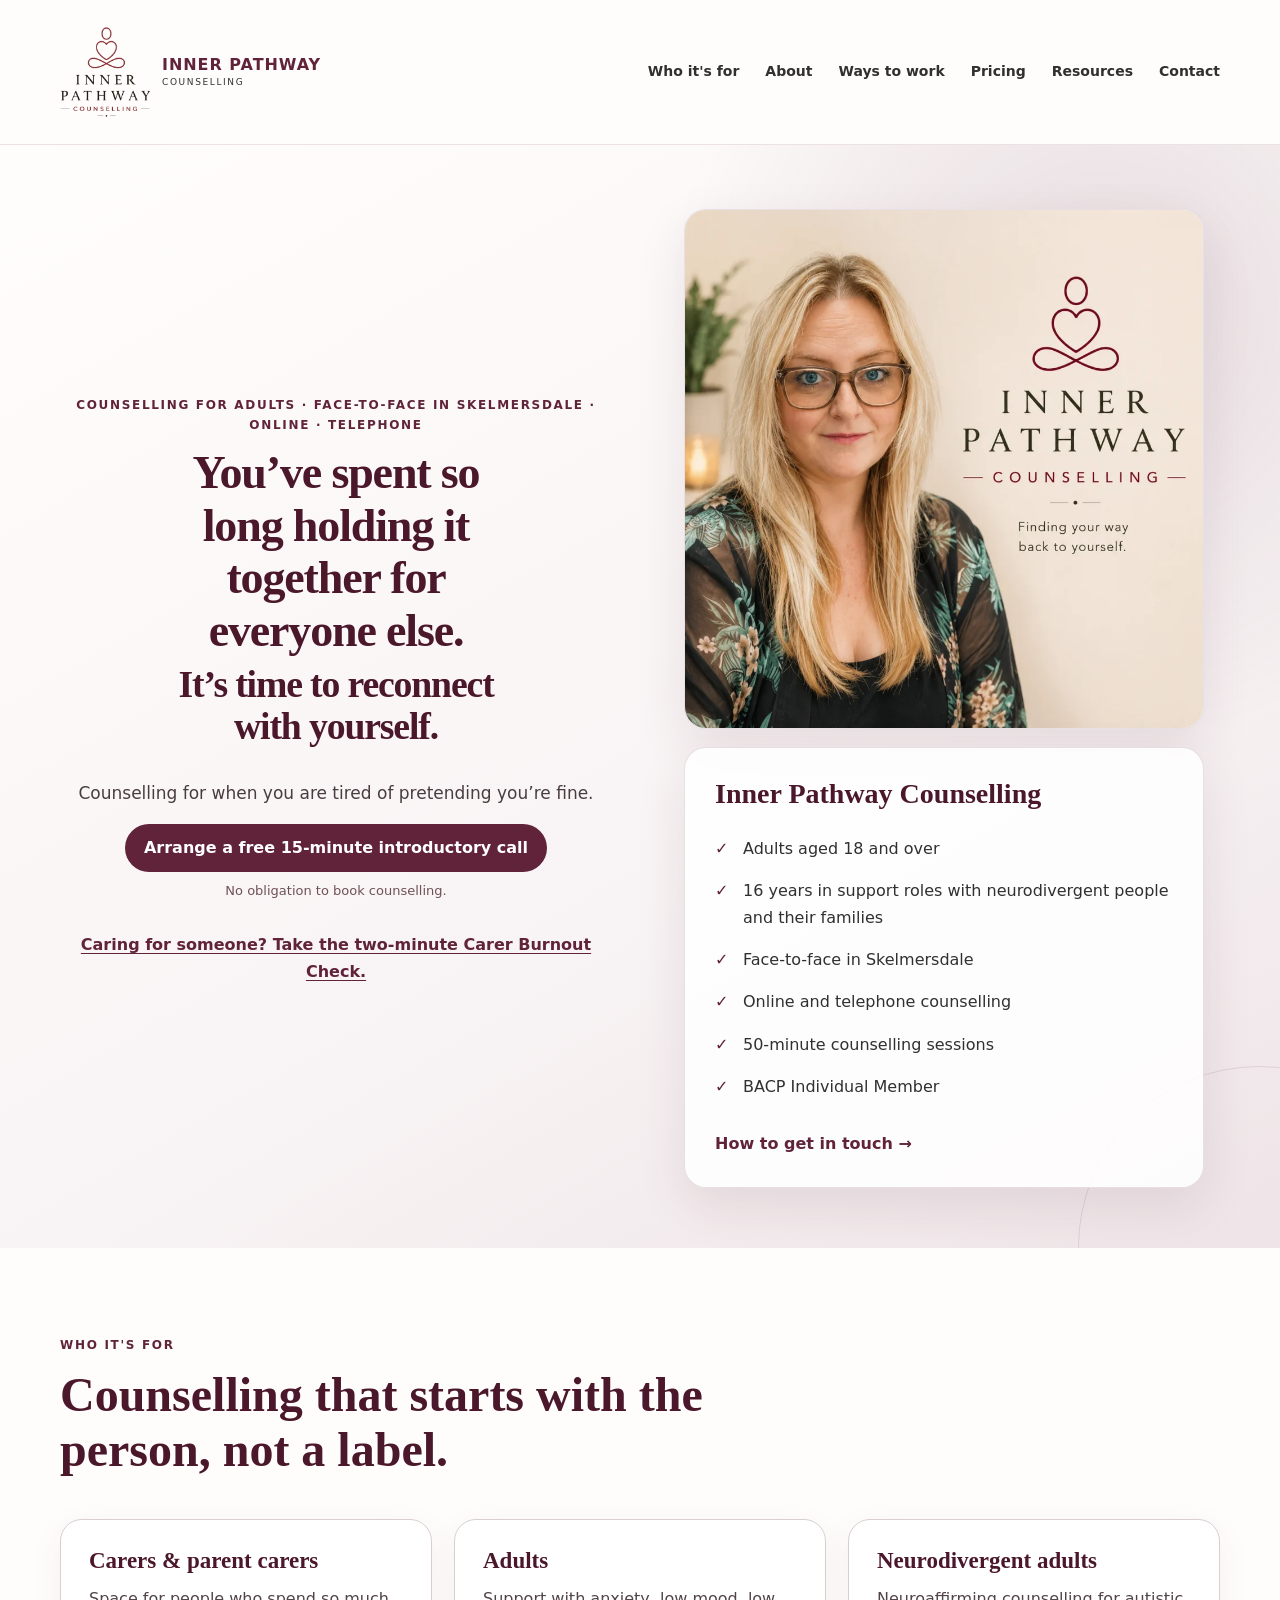
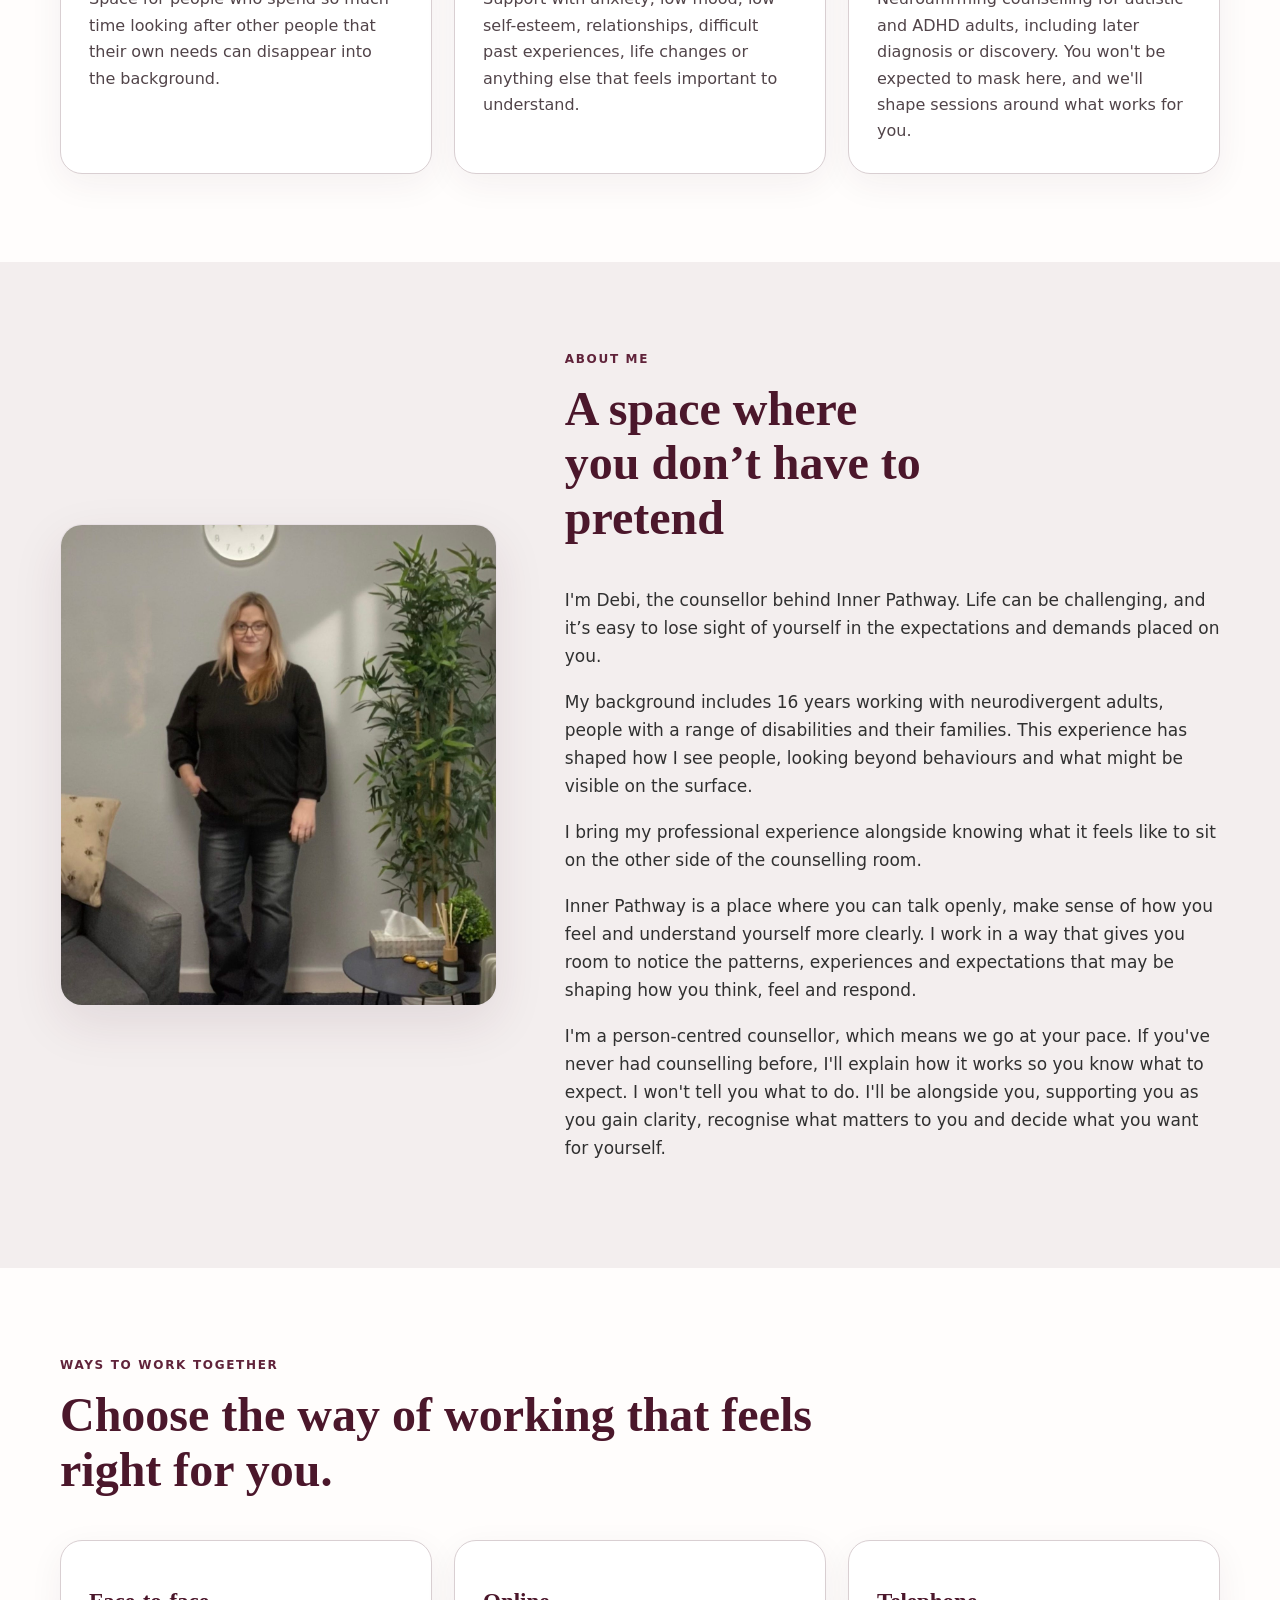
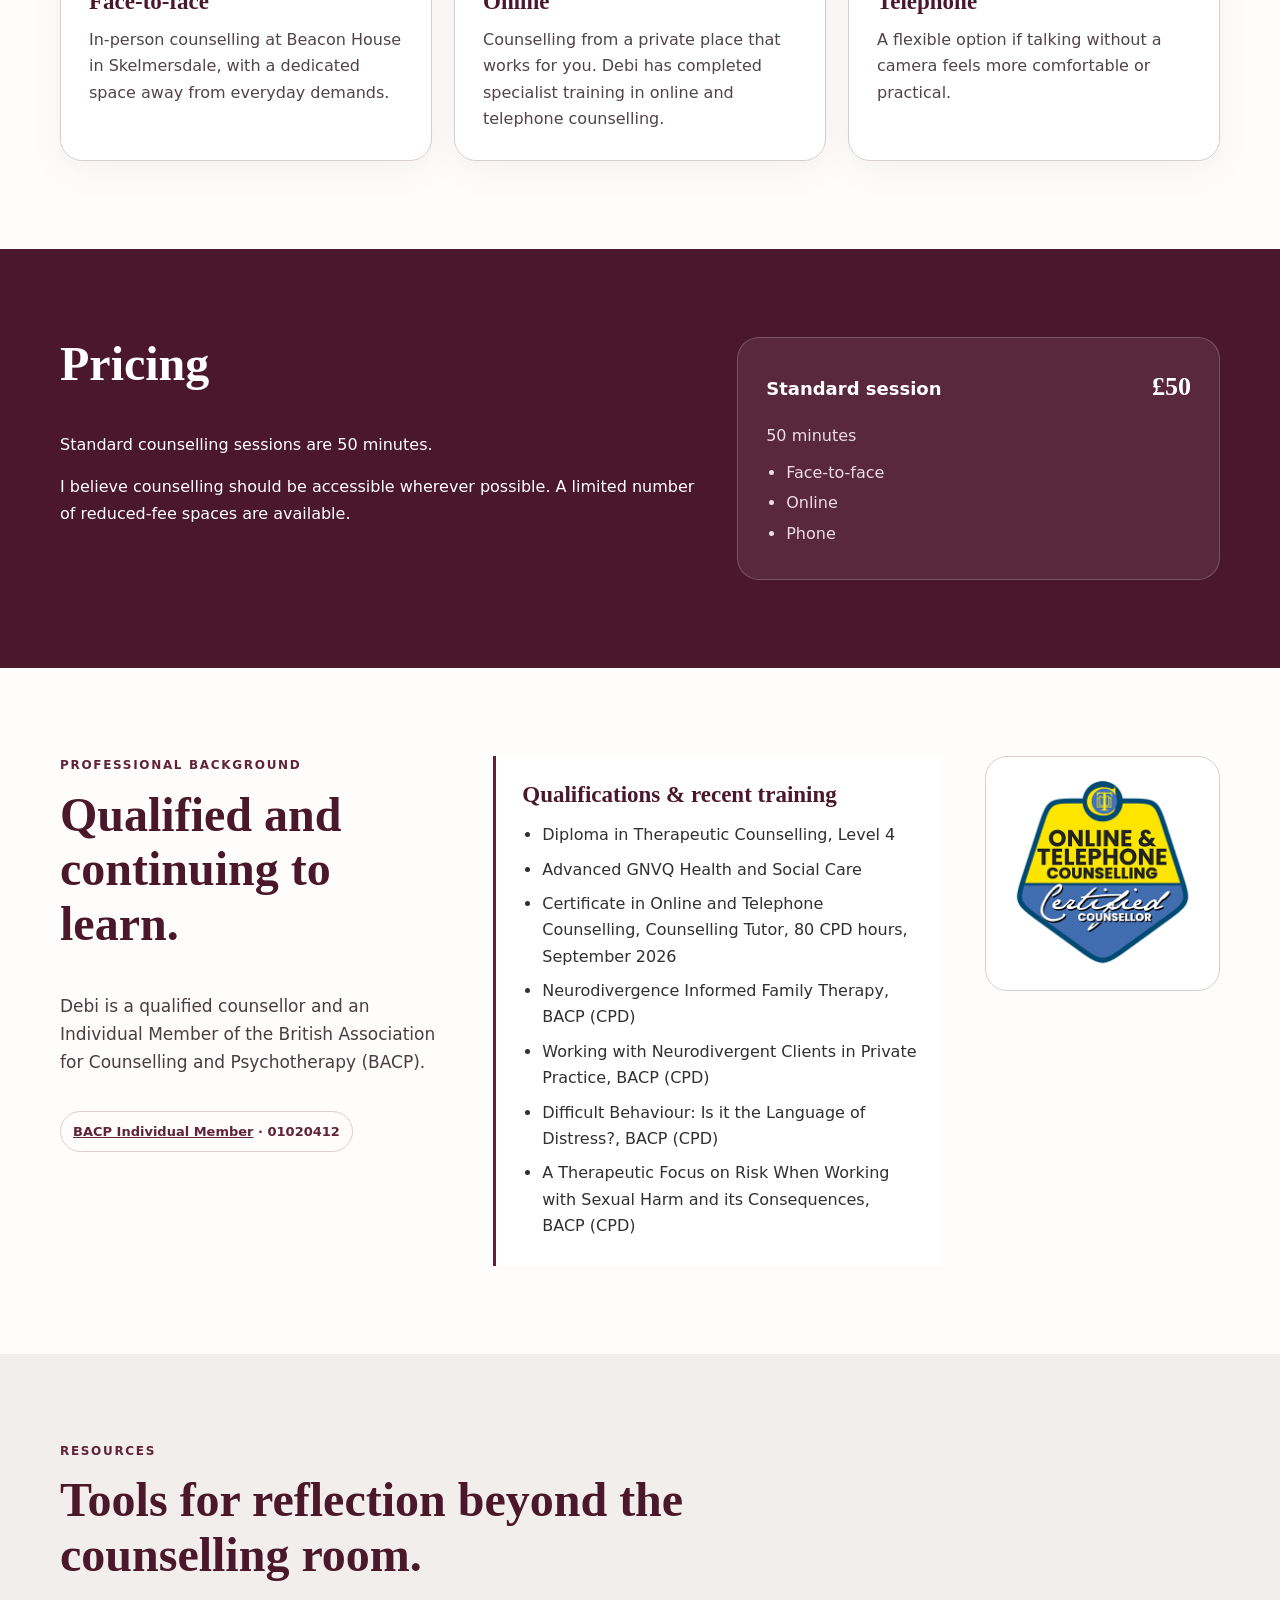
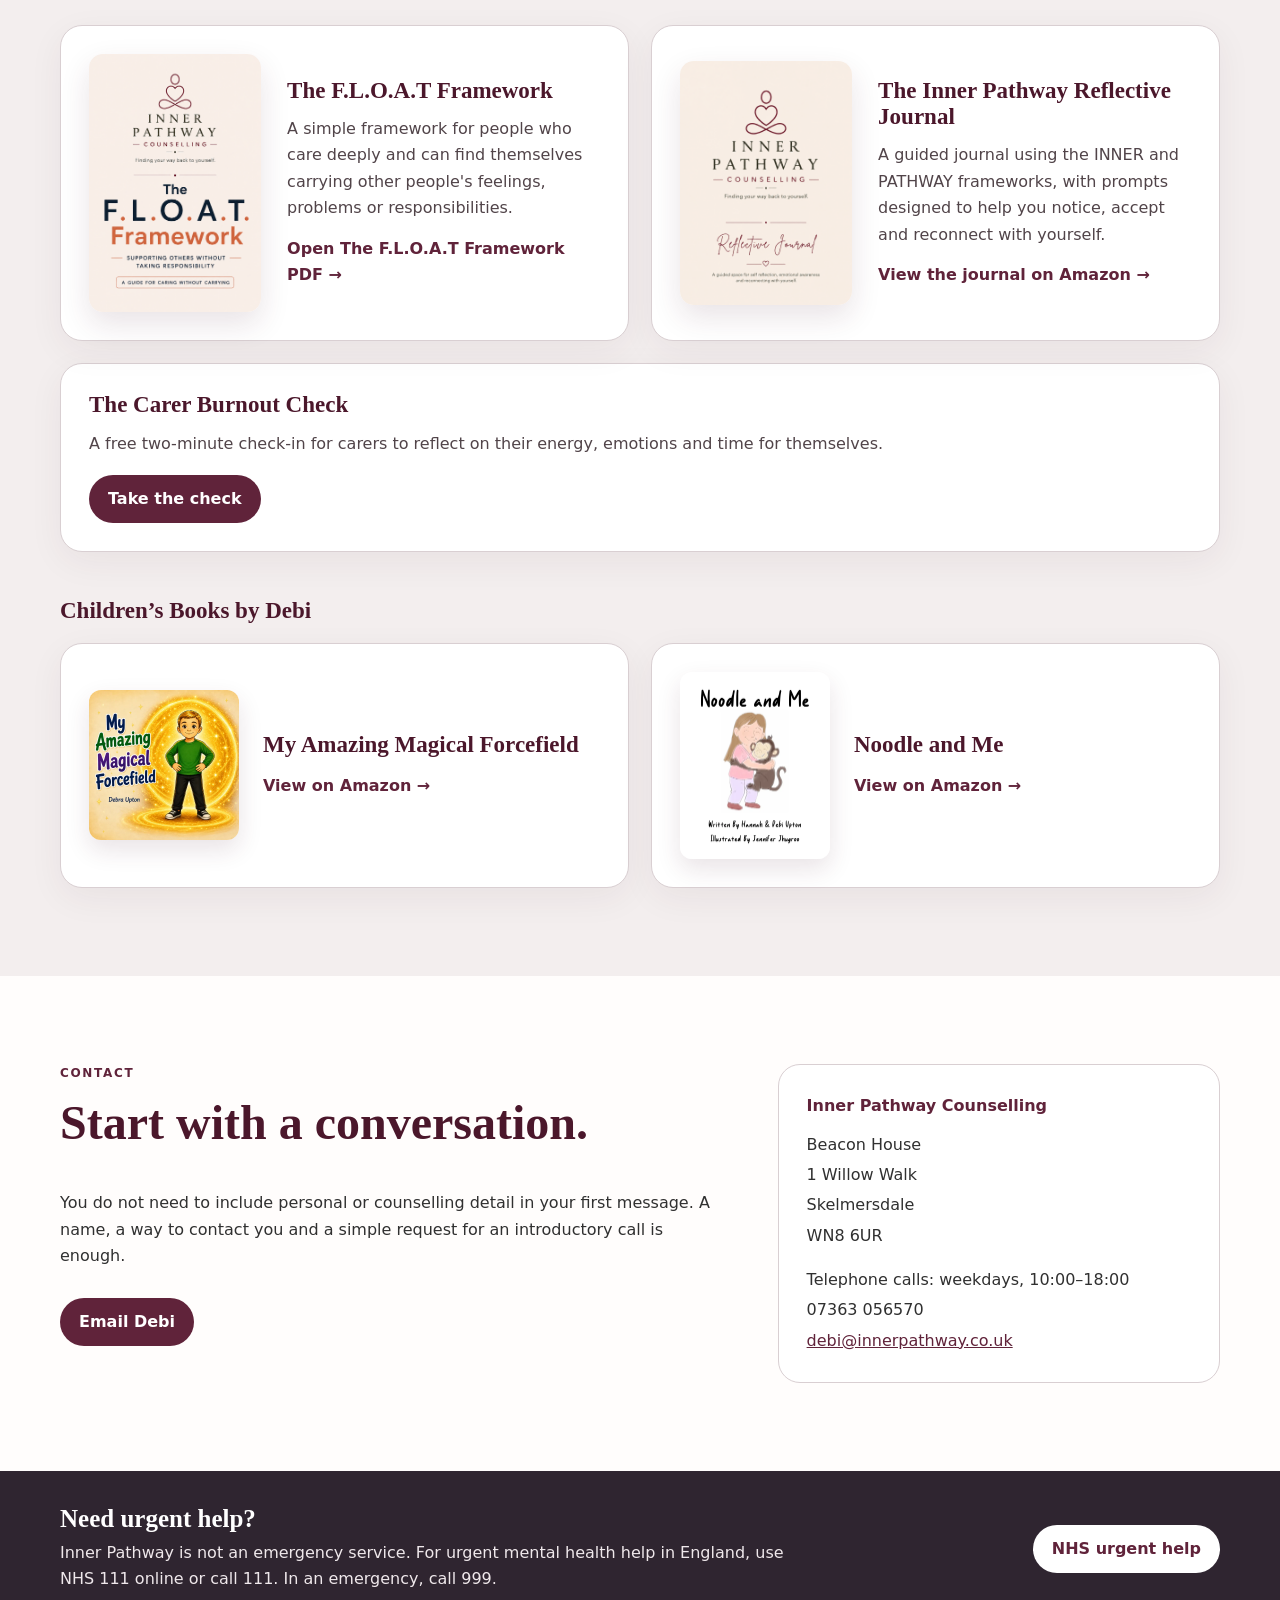
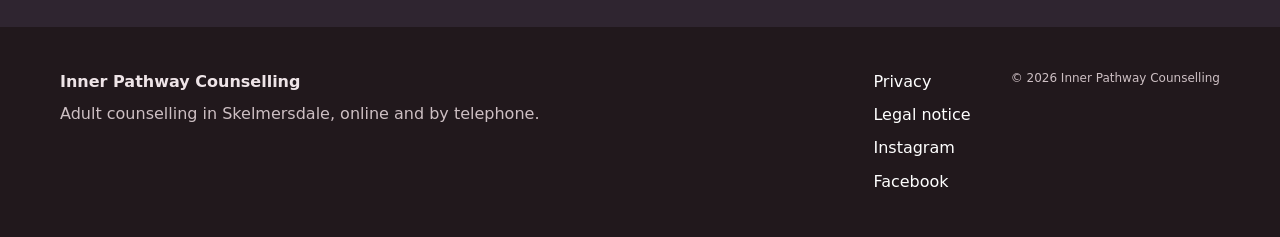
==== index.html @ f8b72a57 "Clarify neuroaffirming session approach" ====
<!doctype html>
<html lang="en-GB">
<head>
  <meta charset="utf-8">
  <meta name="viewport" content="width=device-width, initial-scale=1">
  <meta name="robots" content="index,follow">
  <title>Inner Pathway Counselling | Skelmersdale, Online & Telephone</title>
  <meta name="description" content="Counselling for adults in Skelmersdale, online and by telephone, with particular experience supporting carers and neurodivergent adults.">
  <link rel="canonical" href="https://innerpathway.co.uk/">
  <meta property="og:type" content="website">
  <meta property="og:locale" content="en_GB">
  <meta property="og:site_name" content="Inner Pathway Counselling">
  <meta property="og:title" content="Inner Pathway Counselling | Skelmersdale, Online & Telephone">
  <meta property="og:description" content="Counselling for adults in Skelmersdale, online and by telephone, with particular experience supporting carers and neurodivergent adults.">
  <meta property="og:url" content="https://innerpathway.co.uk/">
  <meta property="og:image" content="https://innerpathway.co.uk/assets/inner-pathway-logo.png">
  <meta property="og:image:alt" content="Inner Pathway Counselling logo">
  <meta property="og:image:width" content="1024">
  <meta property="og:image:height" content="1024">
  <meta name="twitter:card" content="summary">
  <meta name="twitter:title" content="Inner Pathway Counselling | Skelmersdale, Online & Telephone">
  <meta name="twitter:description" content="Counselling for adults in Skelmersdale, online and by telephone, with particular experience supporting carers and neurodivergent adults.">
  <meta name="twitter:image" content="https://innerpathway.co.uk/assets/inner-pathway-logo.png">
  <meta name="twitter:image:alt" content="Inner Pathway Counselling logo">
  <meta name="theme-color" content="#60233a">
  <link rel="icon" href="assets/inner-pathway-logo.png">
  <link rel="stylesheet" href="assets/site.css">
      <script type="application/ld+json">
{
    "@context": "https://schema.org",
    "@type": "LocalBusiness",
    "name": "Inner Pathway Counselling",
    "legalName": "Debra Elizabeth Upton trading as Inner Pathway Counselling",
    "url": "https://innerpathway.co.uk/",
    "logo": "https://innerpathway.co.uk/assets/inner-pathway-logo.png",
    "image": "https://innerpathway.co.uk/assets/photos/debi-counselling-room.jpg",
    "description": "Counselling for adults in Skelmersdale, online and by telephone, with particular experience supporting carers and neurodivergent adults.",
    "telephone": "+44 7363 056570",
    "email": "debi@innerpathway.co.uk",
    "address": {
      "@type": "PostalAddress",
      "streetAddress": "Beacon House, 1 Willow Walk",
      "addressLocality": "Skelmersdale",
      "postalCode": "WN8 6UR",
      "addressCountry": "GB"
    },
    "areaServed": {
      "@type": "City",
      "name": "Skelmersdale"
    },
    "sameAs": [
      "https://www.instagram.com/innerpathwaycounselling/",
      "https://www.facebook.com/people/Inner-Pathway-Counselling/61590994575444/"
    ],
    "memberOf": {
      "@type": "Organization",
      "name": "British Association for Counselling and Psychotherapy",
      "url": "https://www.bacp.co.uk/",
      "identifier": "01020412"
    }
  }
  </script>
</head>
<body>
  <a class="skip-link" href="#main">Skip to main content</a>
  <header class="site-header">
    <div class="wrap header-inner">
      <a class="brand" href="#top" aria-label="Inner Pathway Counselling home">
        <span class="brand-mark" aria-hidden="true"><img src="assets/inner-pathway-logo-256.webp" alt="" width="256" height="256"></span>
        <span><strong>Inner Pathway</strong><small>Counselling</small></span>
      </a>
      <button class="nav-toggle" type="button" aria-expanded="false" aria-controls="site-nav">Menu</button>
      <nav id="site-nav" class="site-nav" aria-label="Primary navigation">
        <a href="#for-you">Who it's for</a><a href="#about">About</a><a href="#ways-to-work">Ways to work</a><a href="#fees">Pricing</a><a href="#resources">Resources</a><a href="#contact">Contact</a>
      </nav>
    </div>
  </header>
  <main id="main">
    <section id="top" class="hero">
      <div class="wrap hero-grid">
        <div class="hero-copy">
          <p class="eyebrow">Counselling for adults · Face-to-face in Skelmersdale · Online · Telephone</p>
          <h1>You’ve spent so long holding it together for everyone else.<span class="hero-reconnect">It’s time to reconnect with yourself.</span></h1>
          <p class="lead">Counselling for when you are tired of pretending you’re fine.</p>
          <div class="actions">
            <a class="button button-primary" href="mailto:debi@innerpathway.co.uk?subject=Counselling%20enquiry">Arrange a free 15-minute introductory call</a>
          </div>
          <p class="micro">No obligation to book counselling.</p>
          <p class="hero-quiz"><a href="https://debra-jkynvgyl.scoreapp.com/" target="_blank" rel="noopener noreferrer">Caring for someone? Take the two-minute Carer Burnout Check.</a></p>
        </div>
        <div class="hero-side">
          <figure class="hero-photo">
            <picture>
              <source srcset="assets/photos/debi-portrait-920.webp" type="image/webp">
              <img src="assets/photos/debi-portrait.png" alt="Debi, counsellor at Inner Pathway Counselling, with the words Finding your way back to yourself" width="920" height="920" decoding="async" fetchpriority="high">
            </picture>
          </figure>
          <aside class="hero-card" aria-label="At a glance">
            <h2>Inner Pathway Counselling</h2>
            <ul class="check-list">
              <li>Adults aged 18 and over</li>
              <li>16 years in support roles with neurodivergent people and their families</li>
              <li>Face-to-face in Skelmersdale</li>
              <li>Online and telephone counselling</li>
              <li>50-minute counselling sessions</li>
              <li>BACP Individual Member</li>
            </ul>
            <a class="text-link" href="#contact">How to get in touch →</a>
          </aside>
        </div>
      </div>
    </section>

    <section id="for-you" class="section">
      <div class="wrap">
        <p class="eyebrow">Who it's for</p>
        <h2 class="section-title">Counselling that starts with the person, not a label.</h2>
        <div class="cards three">
          <article class="card">
            <h3>Carers & parent carers</h3>
            <p>Space for people who spend so much time looking after other people that their own needs can disappear into the background.</p>
          </article>
          <article class="card">
            <h3>Adults</h3>
            <p>Support with anxiety, low mood, low self-esteem, relationships, difficult past experiences, life changes or anything else that feels important to understand.</p>
          </article>
          <article class="card">
            <h3>Neurodivergent adults</h3>
            <p>Neuroaffirming counselling for autistic and ADHD adults, including later diagnosis or discovery. You won't be expected to mask here, and we'll shape sessions around what works for you.</p>
          </article>
        </div>
      </div>
    </section>
    <section id="about" class="section section-soft">
      <div class="wrap about-grid">
        <figure class="about-photo">
          <img src="assets/photos/debi-counselling-room.jpg" alt="Debi in the Inner Pathway counselling room" width="1366" height="1509" loading="lazy" decoding="async">
        </figure>
        <div class="about-copy">
          <p class="eyebrow">About Me</p>
          <h2>A space where you don’t have to pretend</h2>
          <div class="prose">
            <p>I'm Debi, the counsellor behind Inner Pathway. Life can be challenging, and it’s easy to lose sight of yourself in the expectations and demands placed on you.</p>
            <p>My background includes 16 years working with neurodivergent adults, people with a range of disabilities and their families. This experience has shaped how I see people, looking beyond behaviours and what might be visible on the surface.</p>
            <p>I bring my professional experience alongside knowing what it feels like to sit on the other side of the counselling room.</p>
            <p>Inner Pathway is a place where you can talk openly, make sense of how you feel and understand yourself more clearly. I work in a way that gives you room to notice the patterns, experiences and expectations that may be shaping how you think, feel and respond.</p>
            <p>I'm a person-centred counsellor, which means we go at your pace. If you've never had counselling before, I'll explain how it works so you know what to expect. I won't tell you what to do. I'll be alongside you, supporting you as you gain clarity, recognise what matters to you and decide what you want for yourself.</p>
          </div>
        </div>
      </div>
    </section>

    <section id="ways-to-work" class="section">
      <div class="wrap">
        <p class="eyebrow">Ways to work together</p>
        <h2 class="section-title">Choose the way of working that feels right for you.</h2>
        <div class="cards three">
          <article class="card service-card">
            <h3>Face-to-face</h3>
            <p>In-person counselling at Beacon House in Skelmersdale, with a dedicated space away from everyday demands.</p>
          </article>
          <article class="card service-card">
            <h3>Online</h3>
            <p>Counselling from a private place that works for you. Debi has completed specialist training in online and telephone counselling.</p>
          </article>
          <article class="card service-card">
            <h3>Telephone</h3>
            <p>A flexible option if talking without a camera feels more comfortable or practical.</p>
          </article>
        </div>
      </div>
    </section>

    <section id="fees" class="section section-deep">
      <div class="wrap fee-grid">
        <div>
          <h2>Pricing</h2>
          <p>Standard counselling sessions are 50 minutes.</p>
          <p>I believe counselling should be accessible wherever possible. A limited number of reduced-fee spaces are available.</p>
        </div>
        <div class="price-card">
          <div><span>Standard session</span><strong>£50</strong></div>
          <p class="session-length">50 minutes</p>
          <ul class="session-formats">
            <li>Face-to-face</li>
            <li>Online</li>
            <li>Phone</li>
          </ul>
        </div>
      </div>
    </section>

    <section id="qualifications" class="section">
      <div class="wrap qualification-grid">
        <div>
          <p class="eyebrow">Professional background</p>
          <h2>Qualified and continuing to learn.</h2>
          <p class="lead-small">Debi is a qualified counsellor and an Individual Member of the British Association for Counselling and Psychotherapy (BACP).</p>
          <div class="membership"><a href="https://www.bacp.co.uk/" target="_blank" rel="noopener noreferrer">BACP Individual Member</a> · 01020412</div>
        </div>
        <div class="qualification-list">
          <h3>Qualifications & recent training</h3>
          <ul>
            <li>Diploma in Therapeutic Counselling, Level 4</li>
            <li>Advanced GNVQ Health and Social Care</li>
            <li>Certificate in Online and Telephone Counselling, Counselling Tutor, 80 CPD hours, September 2026</li>
            <li>Neurodivergence Informed Family Therapy, BACP (CPD)</li>
            <li>Working with Neurodivergent Clients in Private Practice, BACP (CPD)</li>
            <li>Difficult Behaviour: Is it the Language of Distress?, BACP (CPD)</li>
            <li>A Therapeutic Focus on Risk When Working with Sexual Harm and its Consequences, BACP (CPD)</li>
          </ul>
        </div>
        <div class="badge-panel">
          <img src="assets/online-telephone-counselling-badge.png" alt="Online and Telephone Counselling Certified Counsellor badge">
        </div>
      </div>
    </section>

    <section id="resources" class="section section-soft">
      <div class="wrap">
        <p class="eyebrow">Resources</p>
        <h2 class="section-title">Tools for reflection beyond the counselling room.</h2>
        <div class="cards two">
          <article class="card resource-card">
            <img class="resource-cover" src="assets/resources/float-framework.png" alt="Cover of The F.L.O.A.T Framework" width="384" height="577" loading="lazy" decoding="async">
            <div>
              <h3>The F.L.O.A.T Framework</h3>
              <p>A simple framework for people who care deeply and can find themselves carrying other people's feelings, problems or responsibilities.</p>
              <a class="text-link" href="The-FLOAT-Framework.pdf" target="_blank" rel="noopener">Open The F.L.O.A.T Framework PDF →</a>
            </div>
          </article>
          <article class="card resource-card">
            <img class="resource-cover" src="assets/resources/inner-pathway-reflective-journal.png" alt="Cover of The Inner Pathway Reflective Journal" width="384" height="544" loading="lazy" decoding="async">
            <div>
              <h3>The Inner Pathway Reflective Journal</h3>
              <p>A guided journal using the INNER and PATHWAY frameworks, with prompts designed to help you notice, accept and reconnect with yourself.</p>
              <a class="text-link" href="https://amzn.eu/d/019qaUZc" target="_blank" rel="noopener noreferrer">View the journal on Amazon →</a>
            </div>
          </article>
        </div>

        <article class="card quiz-card">
          <h3>The Carer Burnout Check</h3>
          <p>A free two-minute check-in for carers to reflect on their energy, emotions and time for themselves.</p>
          <div class="actions">
            <a class="button button-primary" href="https://debra-jkynvgyl.scoreapp.com/" target="_blank" rel="noopener noreferrer">Take the check</a>
          </div>
        </article>

        <div class="resource-books">
          <h3 class="resource-subheading">Children’s Books by Debi</h3>
          <div class="cards two">
            <article class="card children-book-card">
              <img class="children-book-cover" src="assets/resources/my-amazing-magical-force-field-edition-01-cover.webp" alt="First-edition cover of My Amazing Magical Forcefield" width="600" height="600" loading="lazy" decoding="async">
              <div>
                <h4>My Amazing Magical Forcefield</h4>
                <a class="text-link" href="https://amzn.eu/d/0bDib8uC" target="_blank" rel="noopener noreferrer">View on Amazon →</a>
              </div>
            </article>
            <article class="card children-book-card">
              <img class="children-book-cover" src="assets/resources/noodle-and-me-edition-01-published-cover.webp" alt="Published first-edition cover of Noodle and Me" width="600" height="750" loading="lazy" decoding="async">
              <div>
                <h4>Noodle and Me</h4>
                <a class="text-link" href="https://amzn.eu/d/07zgOBSR" target="_blank" rel="noopener noreferrer">View on Amazon →</a>
              </div>
            </article>
          </div>
        </div>

      </div>
    </section>

    <section id="contact" class="section">
      <div class="wrap contact-grid">
        <div>
          <p class="eyebrow">Contact</p>
          <h2>Start with a conversation.</h2>
          <p>You do not need to include personal or counselling detail in your first message. A name, a way to contact you and a simple request for an introductory call is enough.</p>
          <div class="actions">
            <a class="button button-primary" href="mailto:debi@innerpathway.co.uk?subject=Counselling%20enquiry">Email Debi</a>
          </div>
        </div>
        <address class="contact-card">
          <strong>Inner Pathway Counselling</strong>
          <span>Beacon House</span>
          <span>1 Willow Walk</span>
          <span>Skelmersdale</span>
          <span>WN8 6UR</span>
          <span class="contact-gap">Telephone calls: weekdays, 10:00–18:00</span>
          <span>07363 056570</span>
          <a href="mailto:debi@innerpathway.co.uk">debi@innerpathway.co.uk</a>
        </address>
      </div>
    </section>

    <section class="urgent-support">
      <div class="wrap urgent-inner">
        <div>
          <h2>Need urgent help?</h2>
          <p>Inner Pathway is not an emergency service. For urgent mental health help in England, use NHS 111 online or call 111. In an emergency, call 999.</p>
        </div>
        <a class="button button-light" href="https://www.nhs.uk/nhs-services/mental-health-services/where-to-get-urgent-help-for-mental-health/">NHS urgent help</a>
      </div>
    </section>
  </main>

  <footer class="site-footer">
    <div class="wrap footer-grid">
      <div>
        <strong>Inner Pathway Counselling</strong>
        <p>Adult counselling in Skelmersdale, online and by telephone.</p>
      </div>
      <nav aria-label="Footer navigation">
        <a href="privacy.html">Privacy</a>
        <a href="legal.html">Legal notice</a>
        <a href="https://www.instagram.com/innerpathwaycounselling/" target="_blank" rel="noopener noreferrer">Instagram</a>
        <a href="https://www.facebook.com/people/Inner-Pathway-Counselling/61590994575444/" target="_blank" rel="noopener noreferrer">Facebook</a>
      </nav>
      <div class="footer-meta">
        <span>© 2026 Inner Pathway Counselling</span>
      </div>
    </div>
  </footer>

  <script src="assets/site.js"></script>
</body>
</html>
---- assets/site.css ----
:root {
  --burgundy: #60233a;
  --burgundy-deep: #4b172b;
  --burgundy-soft: #8b3656;
  --rose: #e8e3e4;
  --rose-2: #f3eeee;
  --ink: #303030;
  --muted: #6f5158;
  --paper: #fffdfc;
  --white: #ffffff;
  --line: #d9cfd2;
  --shadow: 0 18px 50px rgba(74, 28, 46, .10);
  --radius: 22px;
  --max: 1160px;
}
* { box-sizing: border-box; }
html { scroll-behavior: smooth; }
body {
  margin: 0;
  color: var(--ink);
  background: var(--paper);
  font-family: "Open Sans", system-ui, -apple-system, BlinkMacSystemFont, "Segoe UI", sans-serif;
  line-height: 1.65;
}
img { max-width: 100%; display: block; }
a { color: var(--burgundy); }
a:hover { color: var(--burgundy-deep); }
button, input, textarea, select { font: inherit; }
.wrap { width: min(var(--max), calc(100% - 40px)); margin-inline: auto; }
.skip-link {
  position: fixed; top: 8px; left: 8px; z-index: 1000;
  transform: translateY(-160%); padding: 10px 14px;
  background: var(--burgundy); color: #fff; border-radius: 8px;
}
.skip-link:focus { transform: translateY(0); }
.site-header {
  position: sticky; top: 0; z-index: 20;
  background: rgba(255,253,252,.94);
  backdrop-filter: blur(12px);
  border-bottom: 1px solid rgba(96,35,58,.12);
}
.header-inner {
  min-height: 144px; display: flex; align-items: center;
  justify-content: space-between; gap: 24px;
}
.brand {
  display: inline-flex; align-items: center; gap: 12px;
  text-decoration: none; color: var(--ink);
}
.brand-mark {
  position: relative;
  width: 90px;
  height: 90px;
  flex: 0 0 90px;
  overflow: hidden;
}
.brand-mark img {
  position: absolute;
  width: 161px;
  max-width: none;
  height: auto;
  left: -34px;
  top: -26px;
}
.brand span { display: grid; line-height: 1.05; }
.brand strong {
  color: var(--burgundy); text-transform: uppercase;
  letter-spacing: .06em; font-size: 16px;
}
.brand small {
  margin-top: 4px; color: var(--ink);
  text-transform: uppercase; letter-spacing: .18em; font-size: 9px;
}
.site-nav { display: flex; align-items: center; gap: 26px; }
.site-nav a {
  text-decoration: none; color: var(--ink);
  font-size: 14px; font-weight: 700;
}
.site-nav a:hover, .site-nav a:focus-visible { color: var(--burgundy); }
.nav-toggle {
  display: none; border: 1px solid var(--line); border-radius: 10px;
  background: #fff; color: var(--burgundy); padding: 9px 12px; font-weight: 700;
}
.hero {
  position: relative; overflow: hidden;
  padding: 64px 0 60px;
  background:
    radial-gradient(circle at 86% 15%, rgba(96,35,58,.13), transparent 30%),
    linear-gradient(150deg, #fffdfc 0%, #f8f3f4 62%, #eee4e7 100%);
}
.hero::after {
  content: ""; position: absolute; width: 360px; height: 360px;
  border: 1px solid rgba(96,35,58,.12); border-radius: 50%;
  right: -160px; bottom: -180px;
}
.hero-grid {
  display: grid; grid-template-columns: repeat(2, minmax(0, 1fr));
  gap: 56px; align-items: center;
}
.eyebrow {
  margin: 0 0 12px; color: var(--burgundy); font-size: 12px;
  font-weight: 800; letter-spacing: .14em; text-transform: uppercase;
}
.eyebrow.light { color: #f3dfe6; }
h1, h2, h3 {
  font-family: "PT Serif", Georgia, "Times New Roman", serif;
  color: var(--burgundy-deep); line-height: 1.14; margin-top: 0;
}
h1 {
  max-width: 16ch; margin-bottom: 24px;
  font-size: clamp(42px, 6vw, 72px); letter-spacing: -.025em;
}
.hero h1 {
  margin-bottom: 14px;
  font-size: clamp(30px, 4vw, 46px);
}
.hero h1 .hero-reconnect {
  display: block;
  margin-top: .14em;
  font-size: .82em;
}
.hero .lead {
  font-size: 17px;
  margin-bottom: 0;
}
.hero .actions {
  margin-top: 16px;
}
.hero .micro {
  margin-top: 8px;
}
.hero-quiz {
  margin-top: 18px;
  font-size: 16px;
}
.hero-quiz a {
  color: var(--burgundy);
  font-weight: 700;
  text-underline-offset: 3px;
}
h2 { font-size: clamp(30px, 4vw, 48px); }
h3 { font-size: 23px; }
.lead { max-width: 62ch; font-size: 19px; color: #493d41; }
.lead-small { max-width: 60ch; font-size: 17px; color: #493d41; }
.actions { display: flex; flex-wrap: wrap; gap: 12px; margin-top: 28px; }
.button {
  display: inline-flex; align-items: center; justify-content: center;
  min-height: 46px; padding: 10px 18px; border-radius: 999px;
  border: 1px solid transparent; text-decoration: none; font-weight: 800;
}
.button-primary { background: var(--burgundy); color: #fff; }
.button-primary:hover { background: var(--burgundy-deep); color: #fff; }
.button-secondary { background: transparent; border-color: var(--burgundy); color: var(--burgundy); }
.button-secondary:hover { background: #fff; }
.button-light { background: #fff; color: var(--burgundy); }
.micro { margin-top: 14px; color: var(--muted); font-size: 13px; }
.hero-card {
  position: relative; z-index: 1; padding: 30px;
  background: rgba(255,255,255,.87); border: 1px solid rgba(96,35,58,.14);
  border-radius: var(--radius); box-shadow: var(--shadow);
}
.hero-card h2 { margin-bottom: 18px; font-size: 28px; }
.check-list { list-style: none; padding: 0; margin: 0 0 22px; }
.check-list li { position: relative; padding: 8px 0 8px 28px; }
.check-list li::before {
  content: "✓"; position: absolute; left: 0; top: 8px;
  color: var(--burgundy); font-weight: 900;
}
.text-link { font-weight: 800; text-decoration: none; }
.section { padding: 88px 0; }
.section-soft { background: var(--rose-2); }
.section-title { max-width: 760px; margin-bottom: 42px; }
.split {
  display: grid; grid-template-columns: minmax(0,.85fr) minmax(0,1.15fr);
  gap: 70px; align-items: start;
}
.split h2 { max-width: 14ch; }
.prose p { margin: 0 0 18px; font-size: 17px; }
.cards { display: grid; gap: 22px; }
.cards.three { grid-template-columns: repeat(3, minmax(0,1fr)); }
.cards.two { grid-template-columns: repeat(2, minmax(0,1fr)); }
.card {
  padding: 28px; background: #fff; border: 1px solid var(--line);
  border-radius: var(--radius); box-shadow: 0 10px 35px rgba(74,28,46,.06);
}
.card h3 { margin-bottom: 12px; }
.card p { margin: 0; color: #514449; }
.service-card { position: relative; padding-top: 48px; }
.service-number {
  position: absolute; top: 18px; right: 22px;
  color: #b9a5ab; font-weight: 800; letter-spacing: .12em; font-size: 12px;
}
.section-deep { background: var(--burgundy-deep); color: #fff; }
.section-deep h2 { color: #fff; }
.fee-grid {
  display: grid; grid-template-columns: 1.15fr minmax(280px,.85fr);
  gap: 24px; align-items: stretch;
}
.price-card {
  padding: 28px; border-radius: var(--radius);
  background: rgba(255,255,255,.08); border: 1px solid rgba(255,255,255,.2);
}
.price-card div { display: flex; align-items: baseline; justify-content: space-between; gap: 16px; }
.price-card span { font-size: 18px; font-weight: 700; }
.price-card strong { font-size: 26px; font-family: "PT Serif", Georgia, serif; }
.price-card p { margin-bottom: 0; color: #ecdde2; }
.price-card .session-length { margin-top: 14px; }
.session-formats {
  margin: 10px 0 0;
  padding-left: 20px;
  color: #ecdde2;
}
.session-formats li { margin: 4px 0; }
.qualification-grid {
  display: grid; grid-template-columns: 1fr 1.15fr .6fr;
  gap: 42px; align-items: start;
}
.membership {
  display: inline-block; margin-top: 18px; padding: 9px 12px;
  border: 1px solid var(--line); border-radius: 999px;
  color: var(--burgundy); font-size: 13px; font-weight: 800;
}
.qualification-list {
  padding: 26px; border-left: 3px solid var(--burgundy);
  background: #fff;
}
.qualification-list h3 { margin-bottom: 14px; }
.qualification-list ul { margin: 0; padding-left: 20px; }
.qualification-list li + li { margin-top: 8px; }
.badge-panel {
  padding: 18px; border: 1px solid var(--line); border-radius: var(--radius);
  background: #fff;
}
.badge-panel img { width: 100%; max-width: 240px; margin-inline: auto; }
.contact-grid {
  display: grid; grid-template-columns: 1.2fr .8fr;
  gap: 54px; align-items: start;
}
.contact-card {
  display: grid; gap: 4px; padding: 28px;
  background: #fff; border: 1px solid var(--line);
  border-radius: var(--radius); font-style: normal;
}
.contact-card strong { color: var(--burgundy); margin-bottom: 8px; }
.contact-card a { overflow-wrap: anywhere; }
.contact-gap { margin-top: 14px; }
.urgent-support { padding: 34px 0; background: #2f2530; color: #fff; }
.urgent-inner {
  display: flex; align-items: center; justify-content: space-between; gap: 28px;
}
.urgent-inner h2 { margin-bottom: 6px; color: #fff; font-size: 25px; }
.urgent-inner p { max-width: 760px; margin: 0; color: #efe8eb; }
.site-footer { padding: 42px 0; background: #21181c; color: #eee4e7; }
.footer-grid {
  display: grid; grid-template-columns: 1fr auto auto;
  gap: 40px; align-items: start;
}
.site-footer p { margin: 6px 0 0; color: #cdbfc3; }
.site-footer nav { display: grid; gap: 7px; }
.site-footer a { color: #fff; text-decoration: none; }
.footer-meta { display: grid; gap: 5px; color: #cdbfc3; font-size: 12px; text-align: right; }
:focus-visible { outline: 3px solid #d49cb0; outline-offset: 3px; }

.legal-hero {
  padding: 70px 0 34px;
  background: linear-gradient(145deg, #fffdfc, #f1e8eb);
}
.legal-hero h1 { max-width: 18ch; font-size: clamp(38px, 5vw, 58px); }
.legal-wrap { width: min(880px, calc(100% - 40px)); margin-inline: auto; }
.legal-content { padding: 42px 0 82px; }
.legal-content h2 { margin-top: 38px; font-size: 26px; }
.legal-content h3 { margin-top: 26px; font-size: 20px; }
.legal-content p, .legal-content li { color: #493d41; }
.legal-content ul { padding-left: 22px; }
.notice {
  padding: 16px 18px; border-left: 4px solid var(--burgundy);
  background: var(--rose-2); color: #493d41;
}
.back-home {
  display: inline-flex; margin-bottom: 14px; text-decoration: none; font-weight: 800;
}

@media (max-width: 920px) {
  .site-nav { gap: 16px; }
  .hero-grid, .split, .contact-grid, .qualification-grid { grid-template-columns: 1fr; }
  .hero-grid { gap: 36px; }
  .hero-card { max-width: 620px; }
  .fee-grid { grid-template-columns: 1fr; }
  .fee-grid > :first-child { grid-column: auto; }
  .cards.three, .cards.two { grid-template-columns: 1fr 1fr; }
  .qualification-grid .badge-panel { max-width: 270px; }
  .footer-grid { grid-template-columns: 1fr 1fr; }
  .footer-meta { grid-column: 1 / -1; text-align: left; }
}

@media (max-width: 720px) {
  .wrap { width: min(100% - 28px, var(--max)); }
  .header-inner { min-height: 80px; gap: 8px; }
  .brand { gap: 8px; }
  .brand-mark {
    width: 60px;
    height: 60px;
    flex-basis: 60px;
  }
  .brand-mark img {
    width: 108px;
    left: -23px;
    top: -18px;
  }
  .brand strong { font-size: 15px; letter-spacing: .05em; }
  .brand small { font-size: 8px; letter-spacing: .15em; }
  .nav-toggle { display: inline-flex; }
  .site-nav {
    display: none; position: absolute; top: 80px; left: 0; right: 0;
    padding: 14px 20px 20px; background: #fffdfc;
    border-bottom: 1px solid var(--line); flex-direction: column; align-items: stretch;
  }
  .site-nav.open { display: flex; }
  .site-nav a { padding: 8px 0; }
  .hero { padding: 42px 0; }
  .hero-grid {
    display: flex;
    flex-direction: column;
  }
  .hero-side {
    display: contents;
  }
  .hero-photo { order: 1; }
  .hero-copy { order: 2; }
  .hero-card {
    order: 3;
    width: 100%;
    max-width: 620px;
    margin-top: 0;
  }
  .hero h1 { font-size: clamp(29px, 8vw, 38px); }
  .section { padding: 64px 0; }
  .cards.three, .cards.two, .fee-grid { grid-template-columns: 1fr; }
  .fee-grid > :first-child { grid-column: auto; }
  .urgent-inner { align-items: flex-start; flex-direction: column; }
  .footer-grid { grid-template-columns: 1fr; }
  .footer-meta { grid-column: auto; }
}

@media (prefers-reduced-motion: reduce) {
  html { scroll-behavior: auto; }
  *, *::before, *::after { transition: none !important; animation: none !important; }
}

/* Photography and responsive refinements */
.hero-side {
  position: relative;
  z-index: 1;
  width: min(100%, 520px);
  justify-self: center;
}

.hero-copy {
  width: 100%;
  max-width: 520px;
  margin-inline: auto;
  justify-self: center;
  display: flex;
  flex-direction: column;
  align-items: center;
  text-align: center;
}
.hero-copy .eyebrow,
.hero-copy h1,
.hero-copy .lead,
.hero-copy .micro {
  width: 100%;
  margin-left: auto;
  margin-right: auto;
  text-align: center;
}
.hero-copy .actions {
  width: 100%;
  justify-content: center;
}
.hero-photo,
.about-photo {
  margin: 0;
  overflow: hidden;
  border: 1px solid rgba(96,35,58,.14);
  border-radius: var(--radius);
  background: #fff;
  box-shadow: var(--shadow);
}
.hero-photo picture {
  display: block;
}
.hero-photo img {
  width: 100%;
  height: auto;
  aspect-ratio: 1;
  object-fit: cover;
}
.hero-side .hero-card {
  margin-top: 18px;
}
.about-grid {
  display: grid;
  grid-template-columns: minmax(280px,.8fr) minmax(0,1.2fr);
  gap: 68px;
  align-items: center;
}
.about-photo {
  width: min(100%, 460px);
}
.about-photo img {
  width: 100%;
  height: auto;
}
.about-copy h2 {
  max-width: 15ch;
}
.resource-card {
  display: grid;
  grid-template-columns: minmax(150px, .55fr) minmax(0, 1fr);
  gap: 26px;
  align-items: center;
}
.resource-cover {
  width: 100%;
  max-width: 220px;
  height: auto;
  justify-self: center;
  border-radius: 14px;
  box-shadow: 0 12px 30px rgba(74,28,46,.12);
}
.resource-card h3 {
  margin-bottom: 12px;
}
.resource-card .text-link {
  display: inline-block;
  margin-top: 14px;
}
.quiz-card {
  margin-top: 22px;
}
.quiz-card .actions {
  margin-top: 18px;
}
.resource-books {
  margin-top: 46px;
}
.resource-subheading {
  margin-bottom: 18px;
}
.children-book-card {
  display: grid;
  grid-template-columns: minmax(110px, 150px) minmax(0, 1fr);
  gap: 24px;
  align-items: center;
}
.children-book-cover {
  width: 100%;
  max-width: 150px;
  height: auto;
  justify-self: center;
  border-radius: 12px;
  box-shadow: 0 10px 24px rgba(74,28,46,.12);
}
.children-book-card h4 {
  margin: 0 0 14px;
  font-family: "PT Serif", Georgia, "Times New Roman", serif;
  color: var(--burgundy-deep);
  font-size: 23px;
  line-height: 1.2;
}
.children-book-card .text-link {
  display: inline-block;
}

@media (max-width: 920px) {
  .hero-side {
    justify-self: start;
    width: min(100%, 620px);
  }
  .hero-photo {
    width: min(100%, 430px);
  }
  .about-grid {
    grid-template-columns: minmax(240px,.8fr) minmax(0,1.2fr);
    gap: 40px;
    align-items: start;
  }
  .resource-card {
    grid-template-columns: 1fr;
    align-content: start;
  }
  .resource-cover {
    max-width: 210px;
  }
}

@media (max-width: 720px) {
  .nav-toggle {
    min-width: 44px;
    min-height: 44px;
  }
  .site-nav a {
    display: flex;
    align-items: center;
    min-height: 44px;
    padding: 10px 0;
  }
  .hero-side,
  .hero-photo,
  .about-photo {
    width: 100%;
    max-width: 520px;
  }
  .about-grid {
    grid-template-columns: 1fr;
    gap: 30px;
  }
  .about-copy h2 {
    max-width: none;
  }
  .resource-card {
    grid-template-columns: minmax(0,1fr);
    gap: 22px;
  }
  .resource-cover {
    max-width: min(240px, 78vw);
  }
  .children-book-card {
    grid-template-columns: minmax(90px, 130px) minmax(0, 1fr);
    gap: 20px;
  }
  .children-book-cover {
    max-width: 130px;
  }
}

@media (max-width: 480px) {
  .wrap,
  .legal-wrap {
    width: min(100% - 24px, var(--max));
  }
  .hero {
    padding: 34px 0 36px;
  }
  .hero h1 {
    font-size: clamp(28px, 7.8vw, 34px);
  }
  h2 {
    font-size: clamp(28px, 9vw, 38px);
  }
  .section {
    padding: 54px 0;
  }
  .hero-card,
  .card,
  .price-card,
  .contact-card,
  .qualification-list {
    padding: 22px;
  }
  .actions {
    align-items: stretch;
  }
  .actions .button {
    width: 100%;
  }
  .resource-cover {
    max-width: min(220px, 74vw);
  }
  .children-book-card {
    grid-template-columns: 1fr;
    text-align: center;
  }
  .children-book-cover {
    max-width: min(190px, 68vw);
  }
}
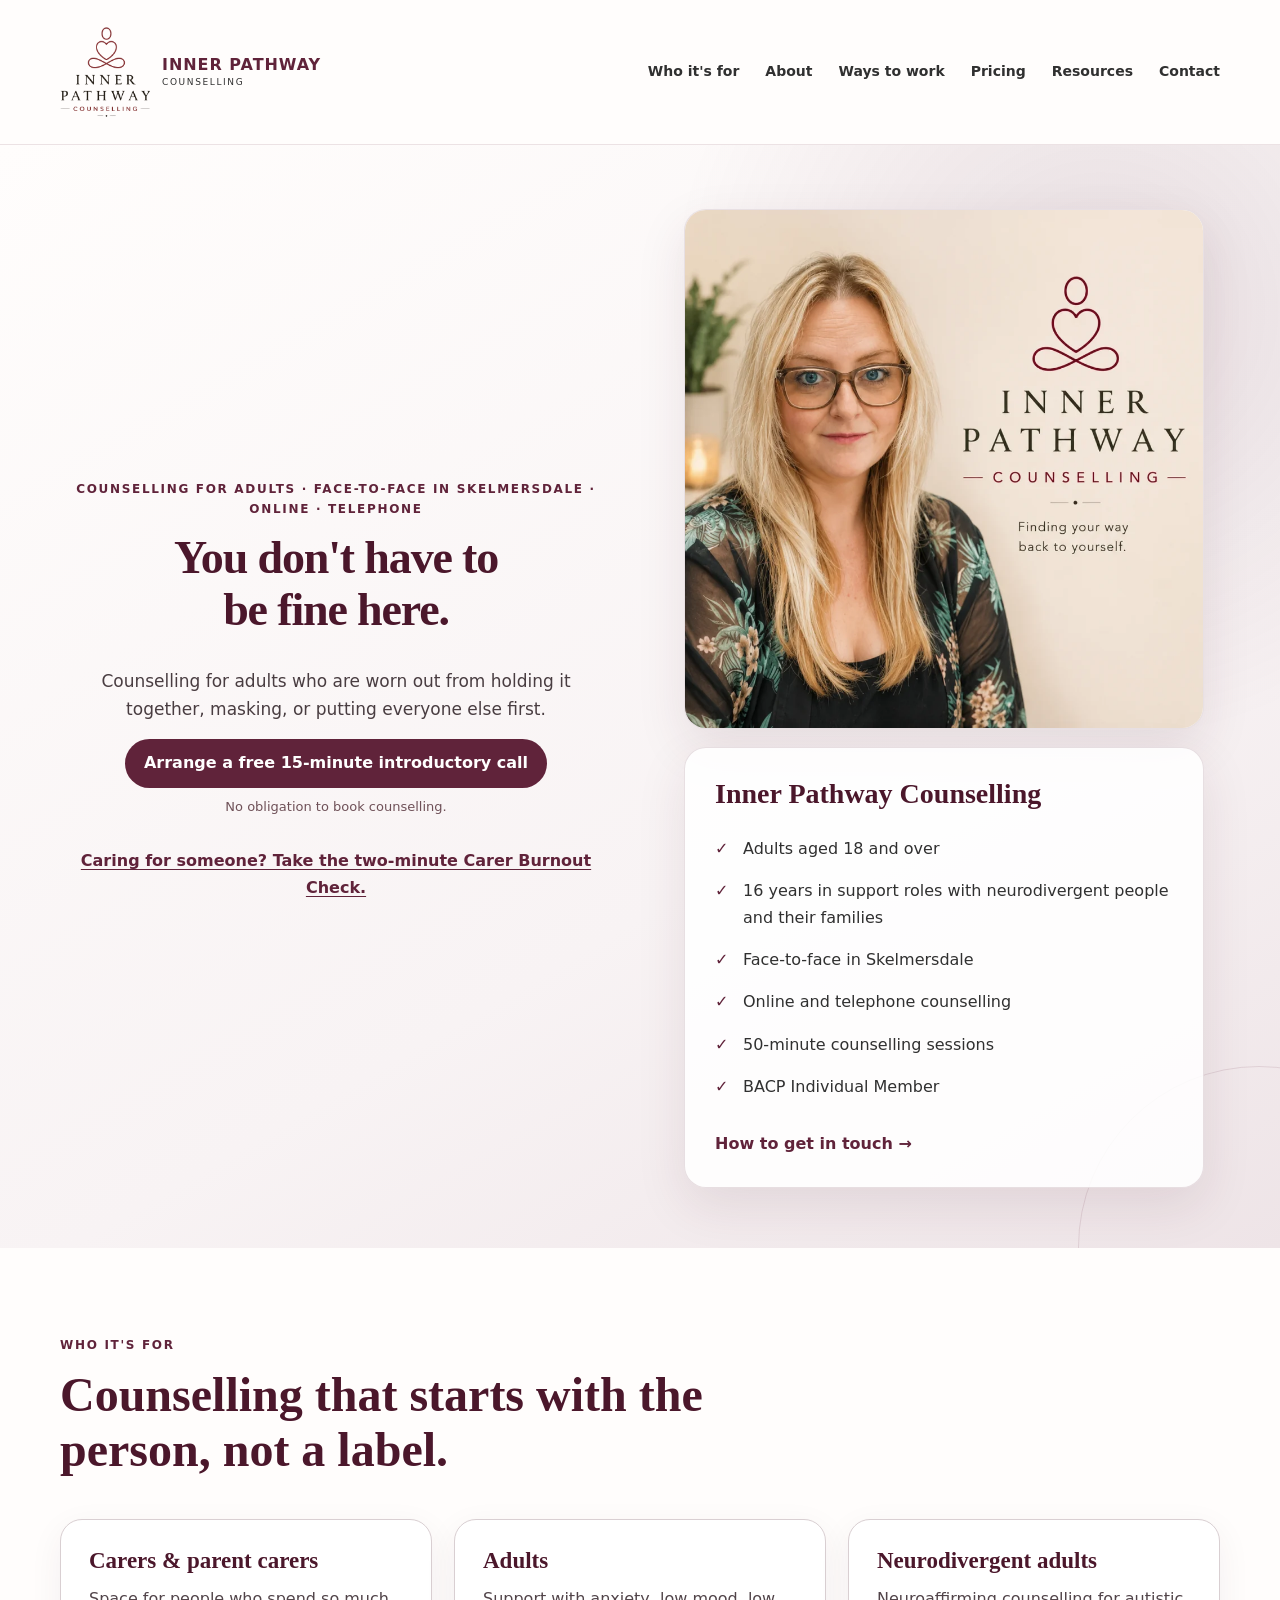
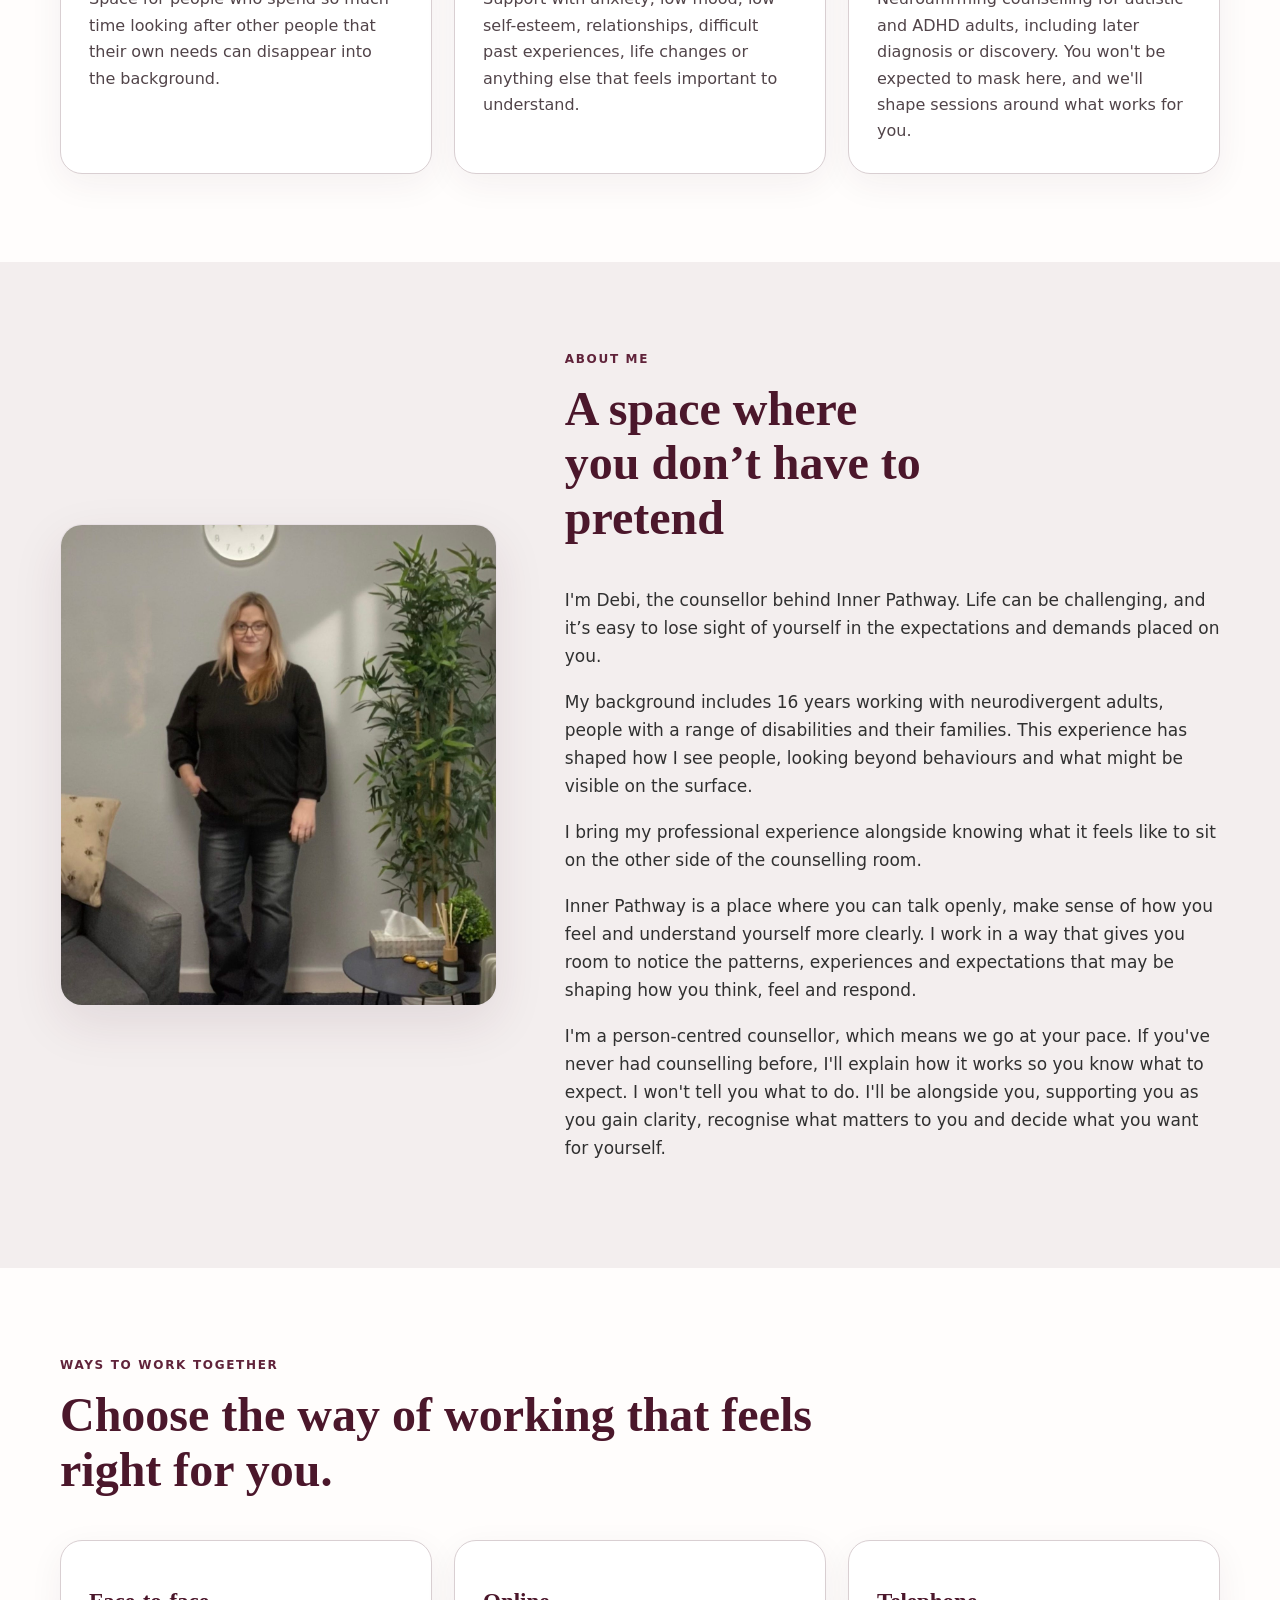
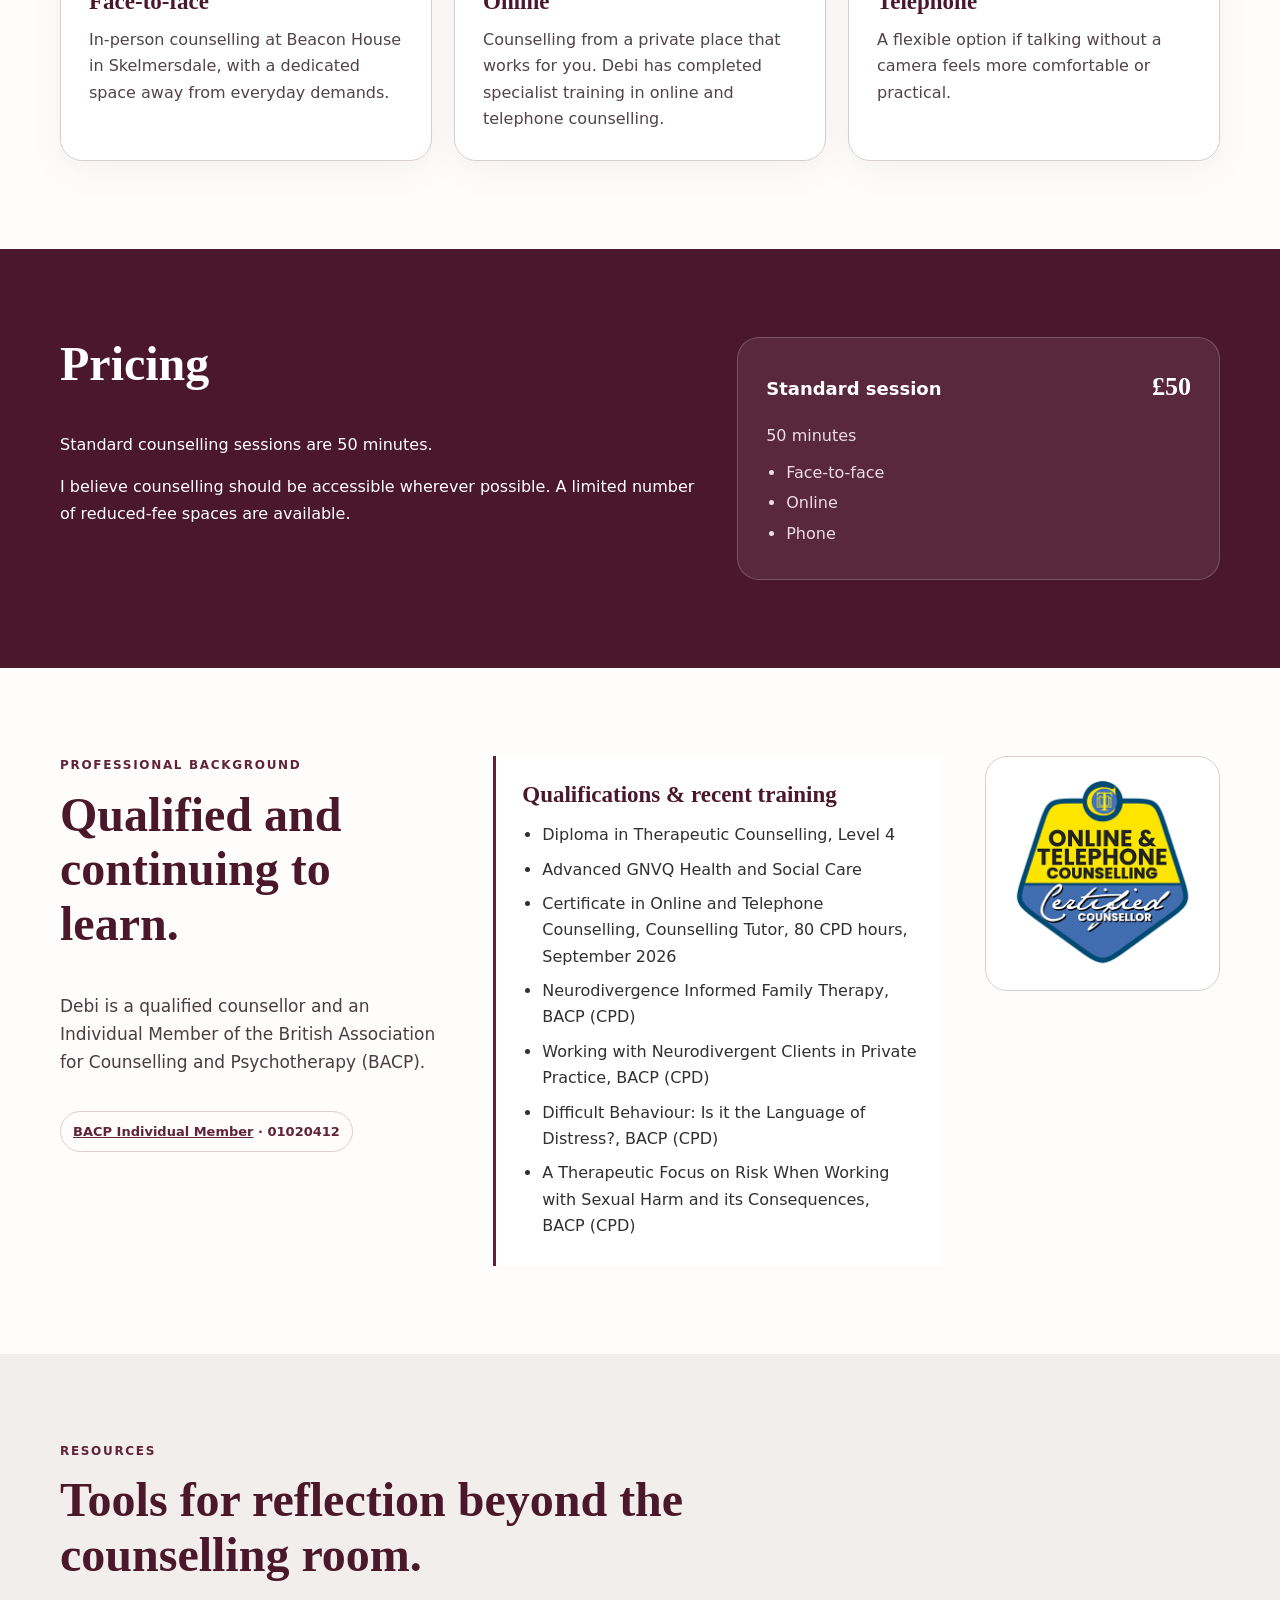
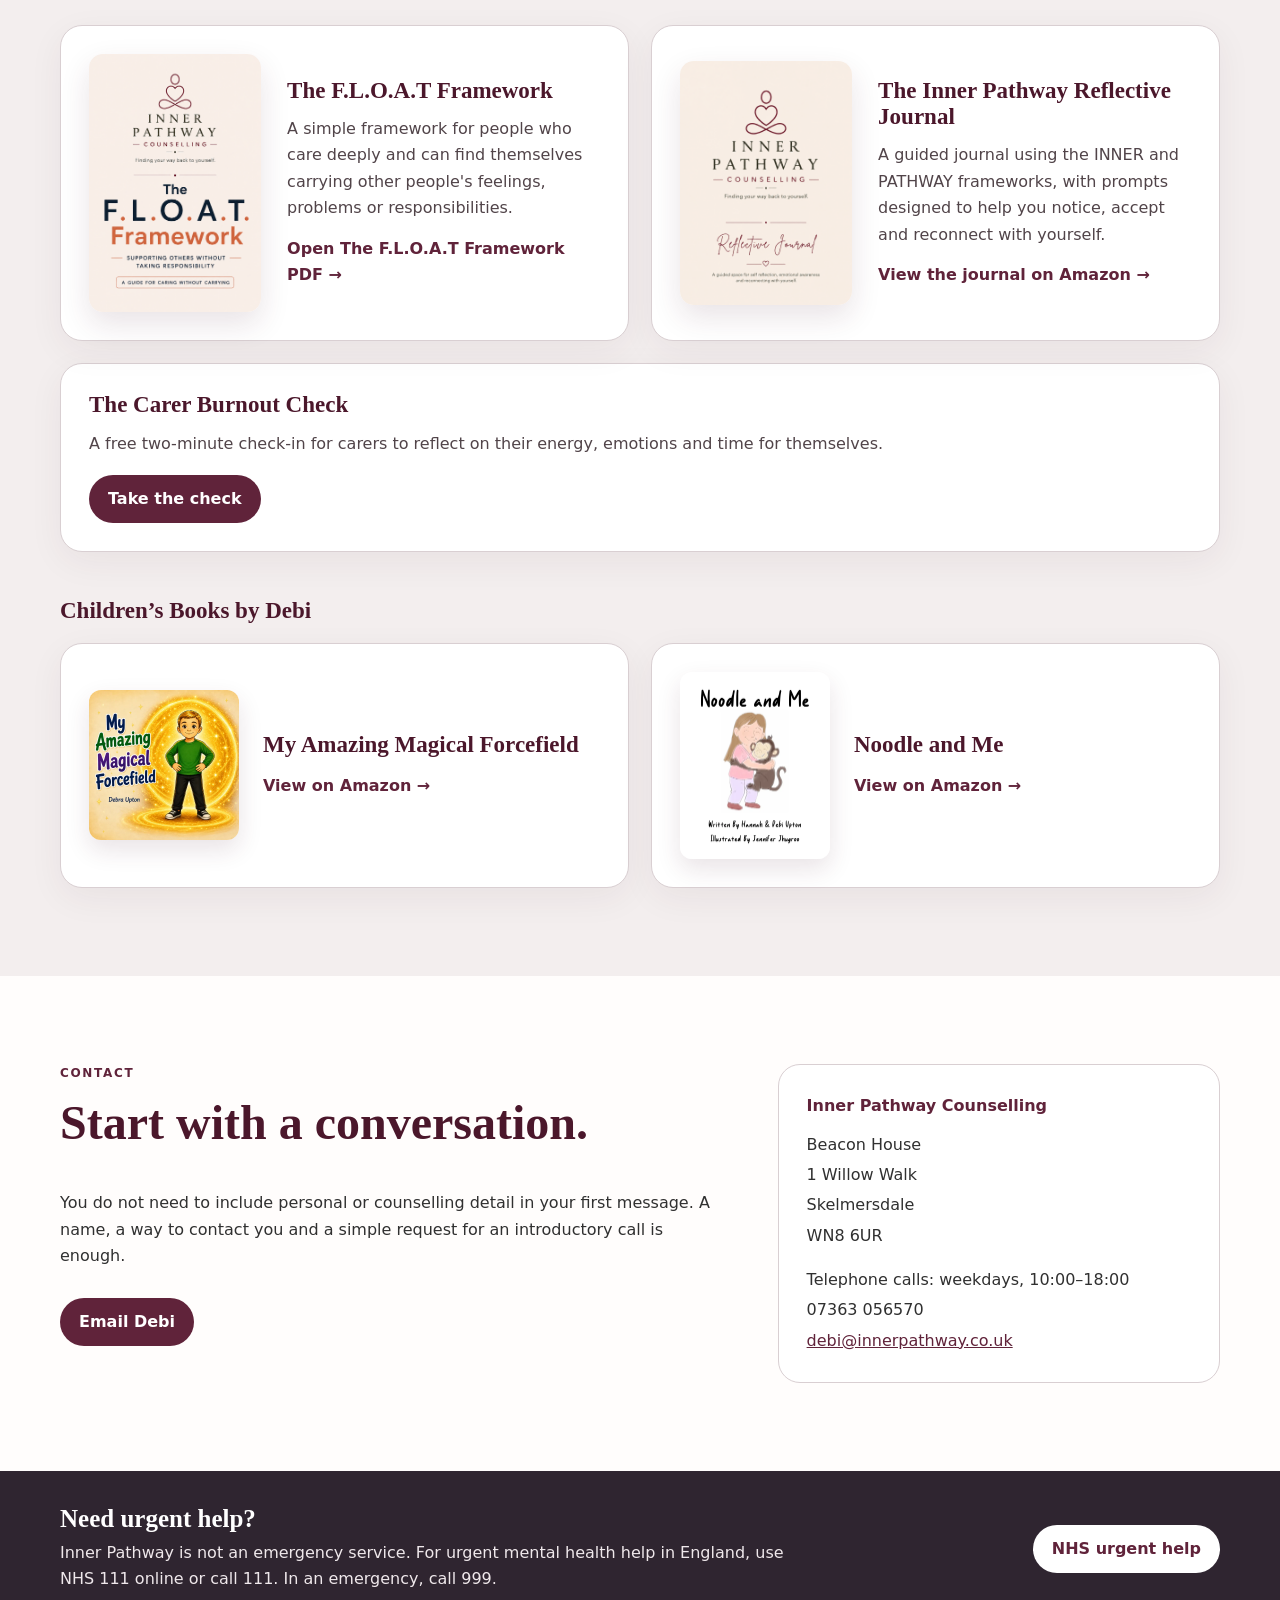
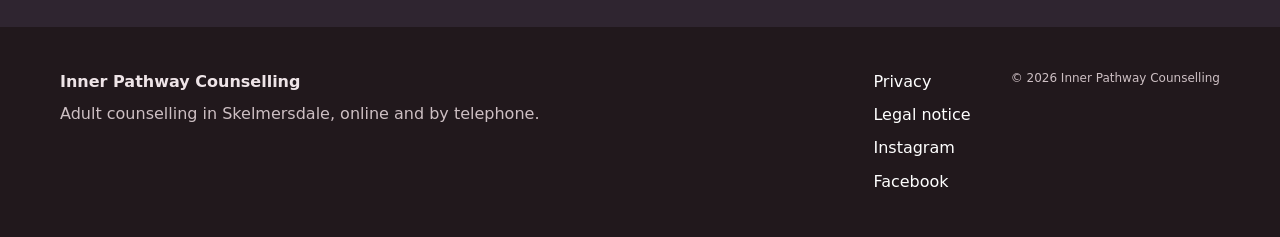
==== commit 600143f3: "Update counselling hero wording" ====
--- a/index.html
+++ b/index.html
@@ -80,8 +80,8 @@
       <div class="wrap hero-grid">
         <div class="hero-copy">
           <p class="eyebrow">Counselling for adults · Face-to-face in Skelmersdale · Online · Telephone</p>
-          <h1>You’ve spent so long holding it together for everyone else.<span class="hero-reconnect">It’s time to reconnect with yourself.</span></h1>
-          <p class="lead">Counselling for when you are tired of pretending you’re fine.</p>
+          <h1>You don't have to be fine here.</h1>
+          <p class="lead">Counselling for adults who are worn out from holding it together, masking, or putting everyone else first.</p>
           <div class="actions">
             <a class="button button-primary" href="mailto:debi@innerpathway.co.uk?subject=Counselling%20enquiry">Arrange a free 15-minute introductory call</a>
           </div>
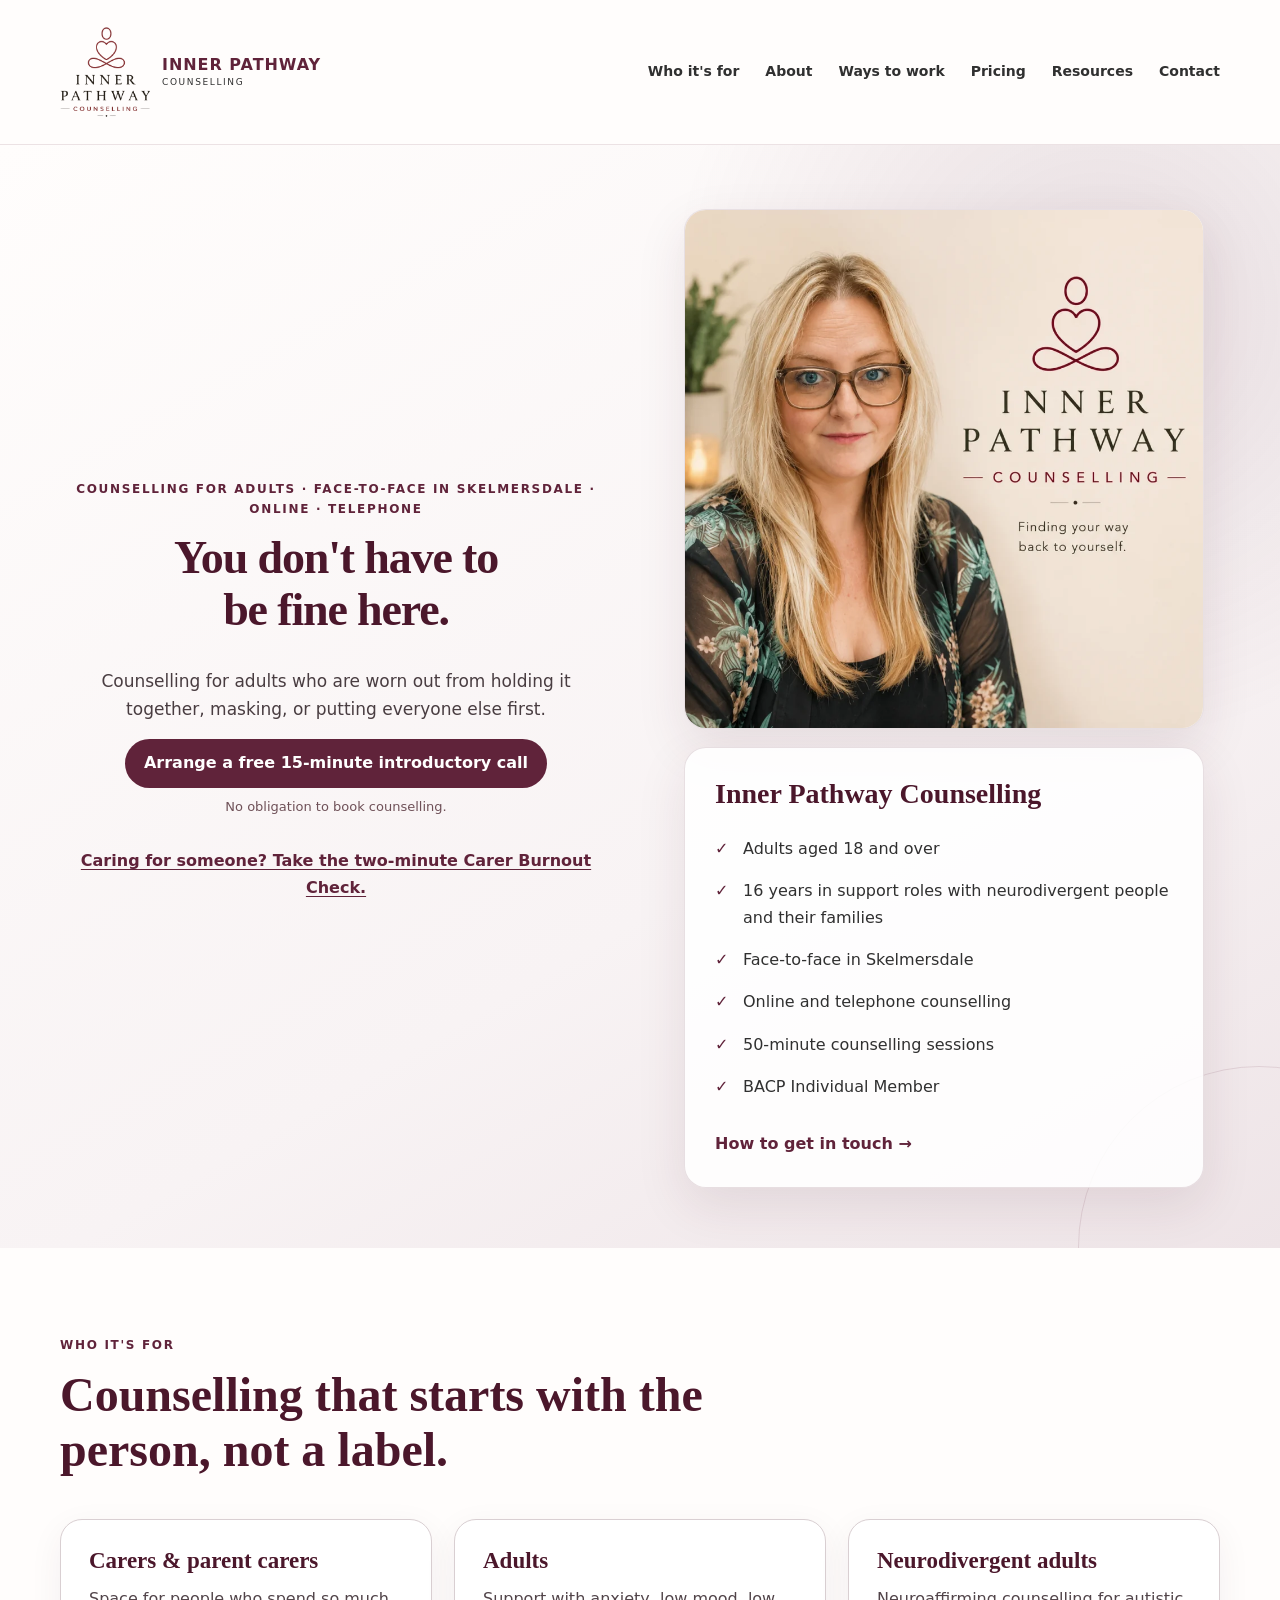
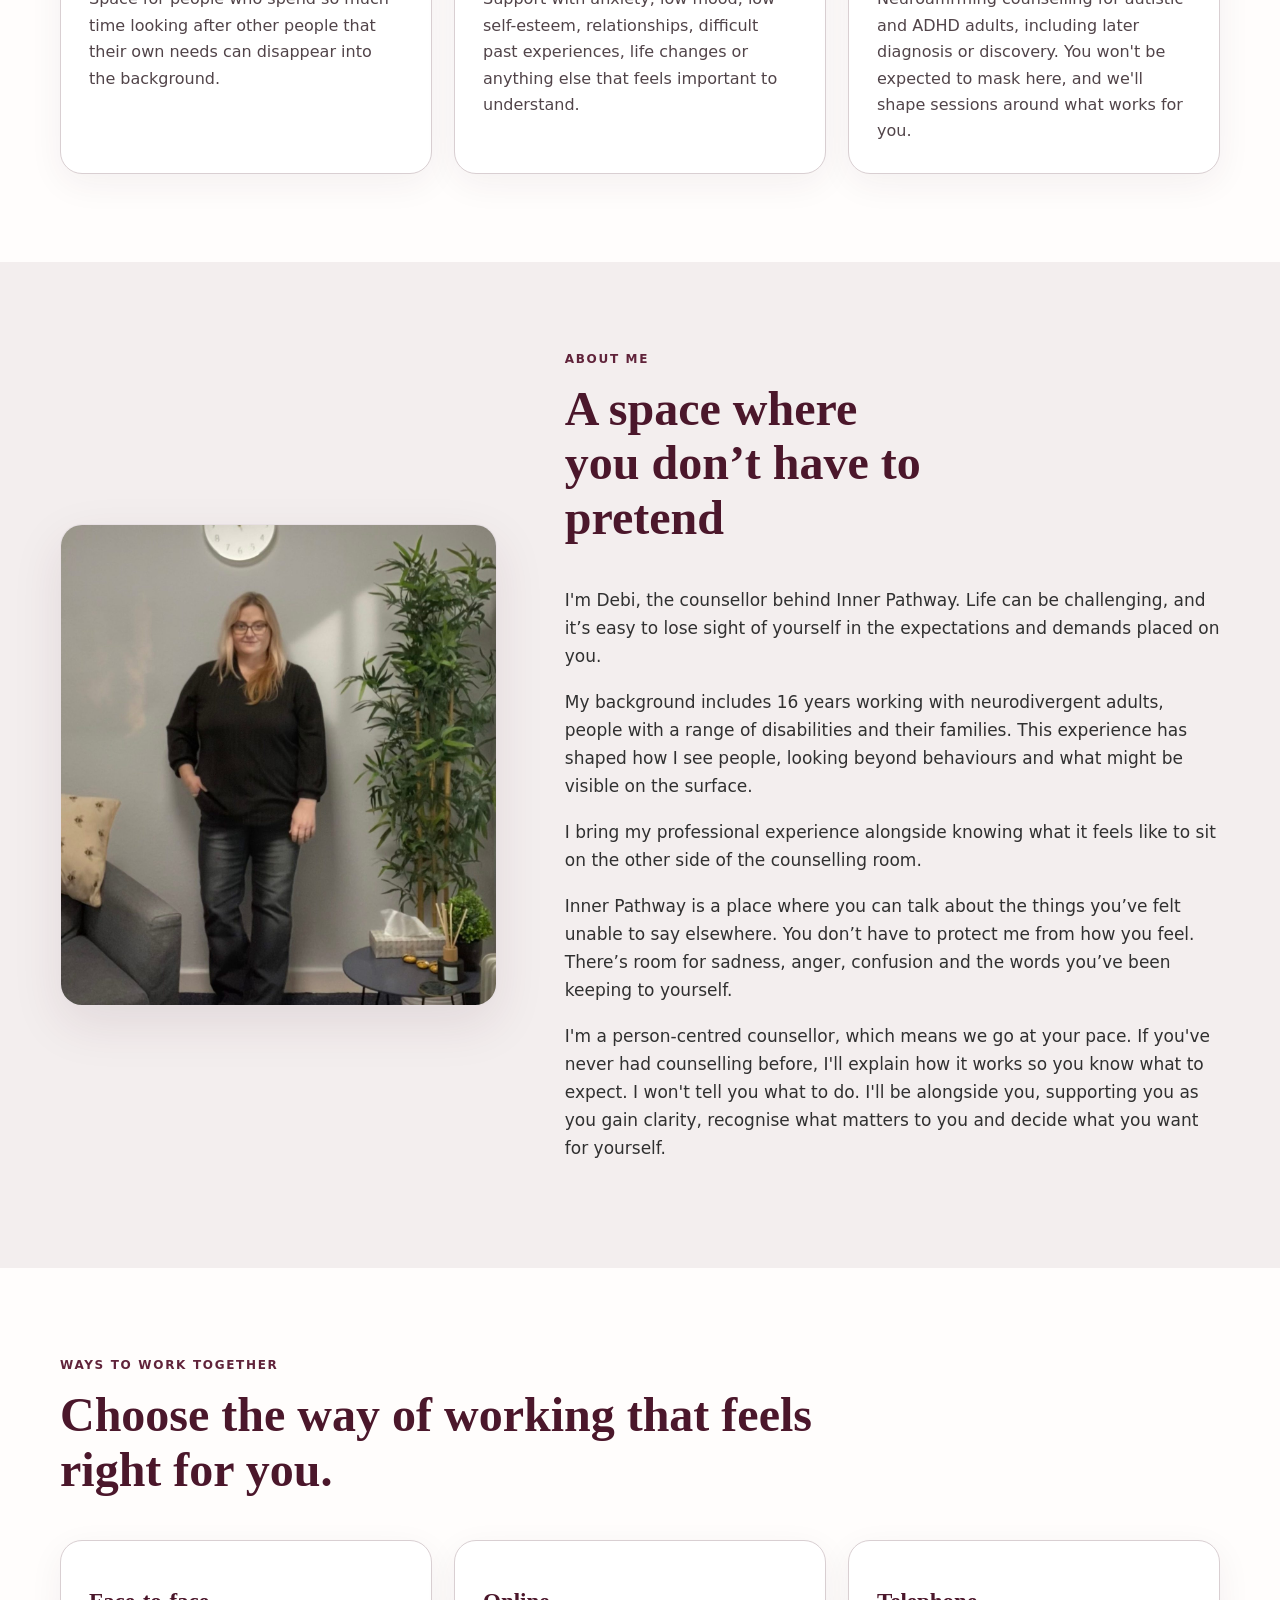
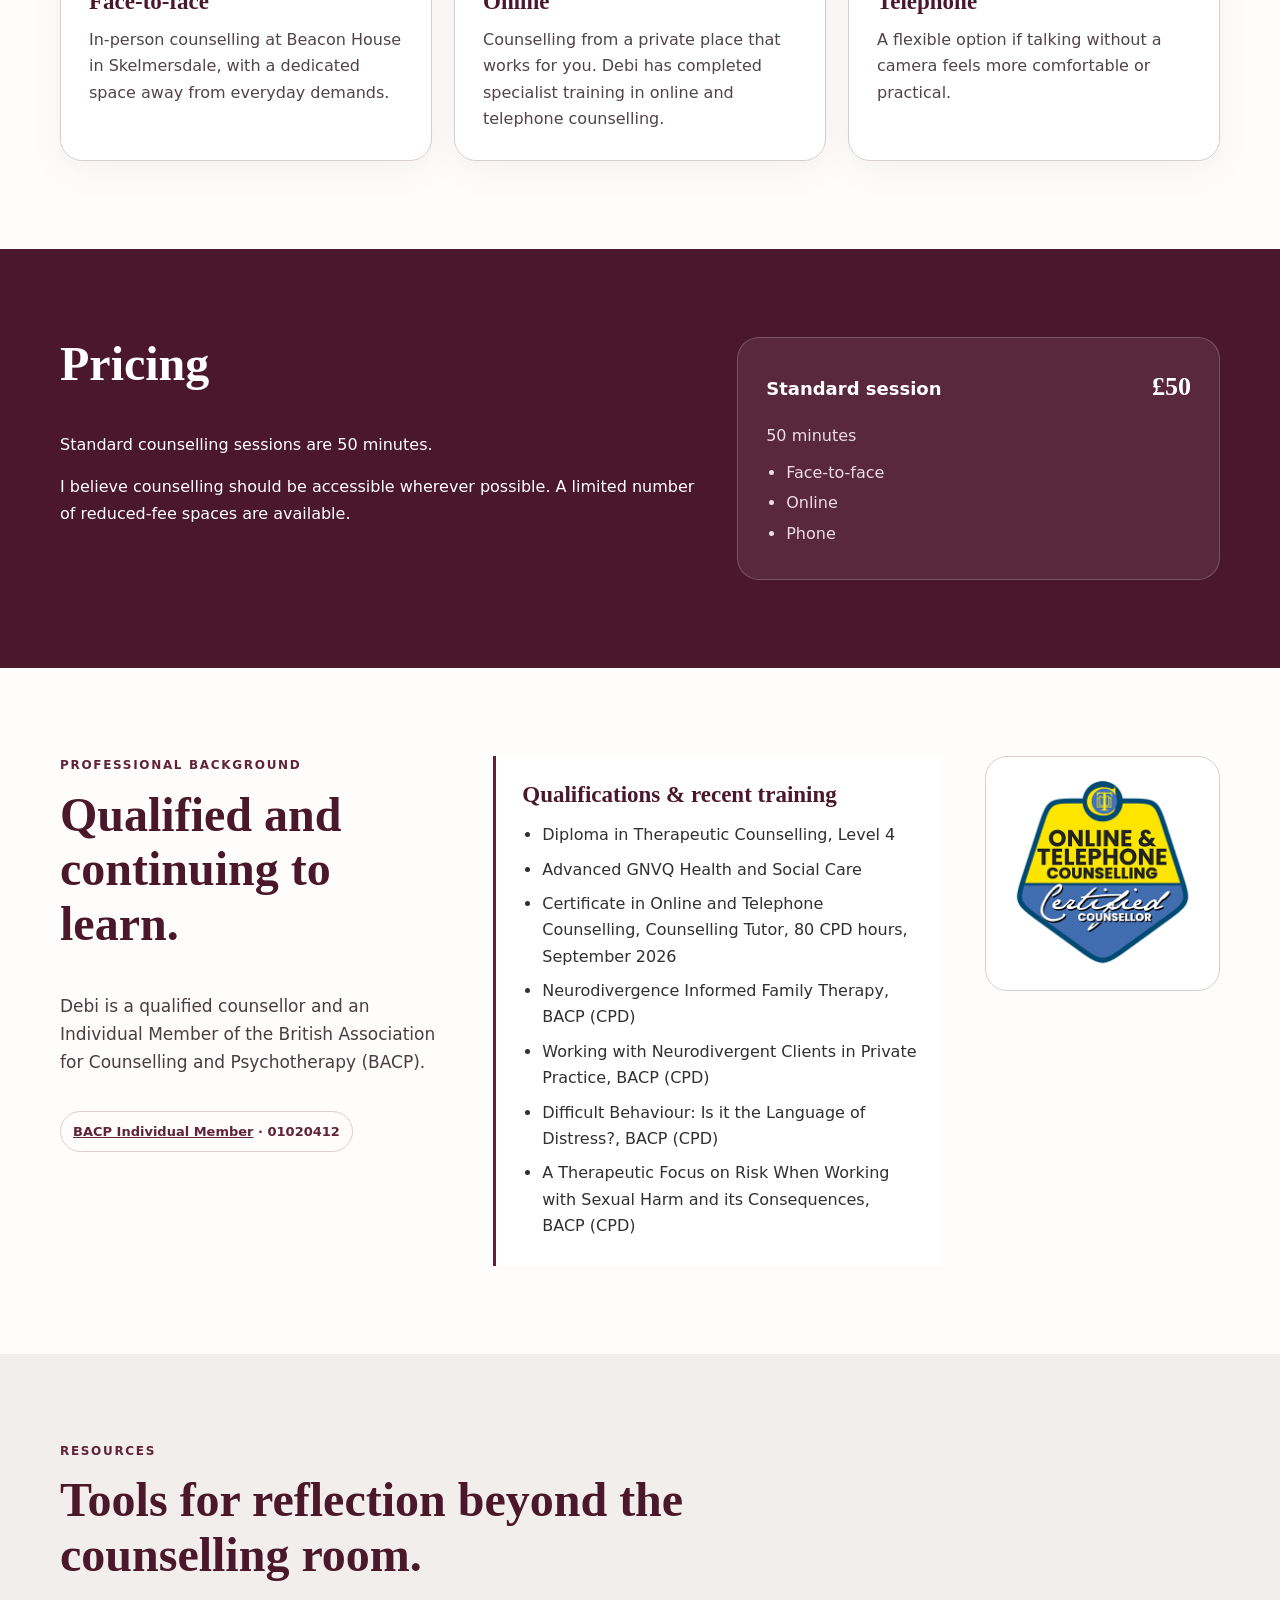
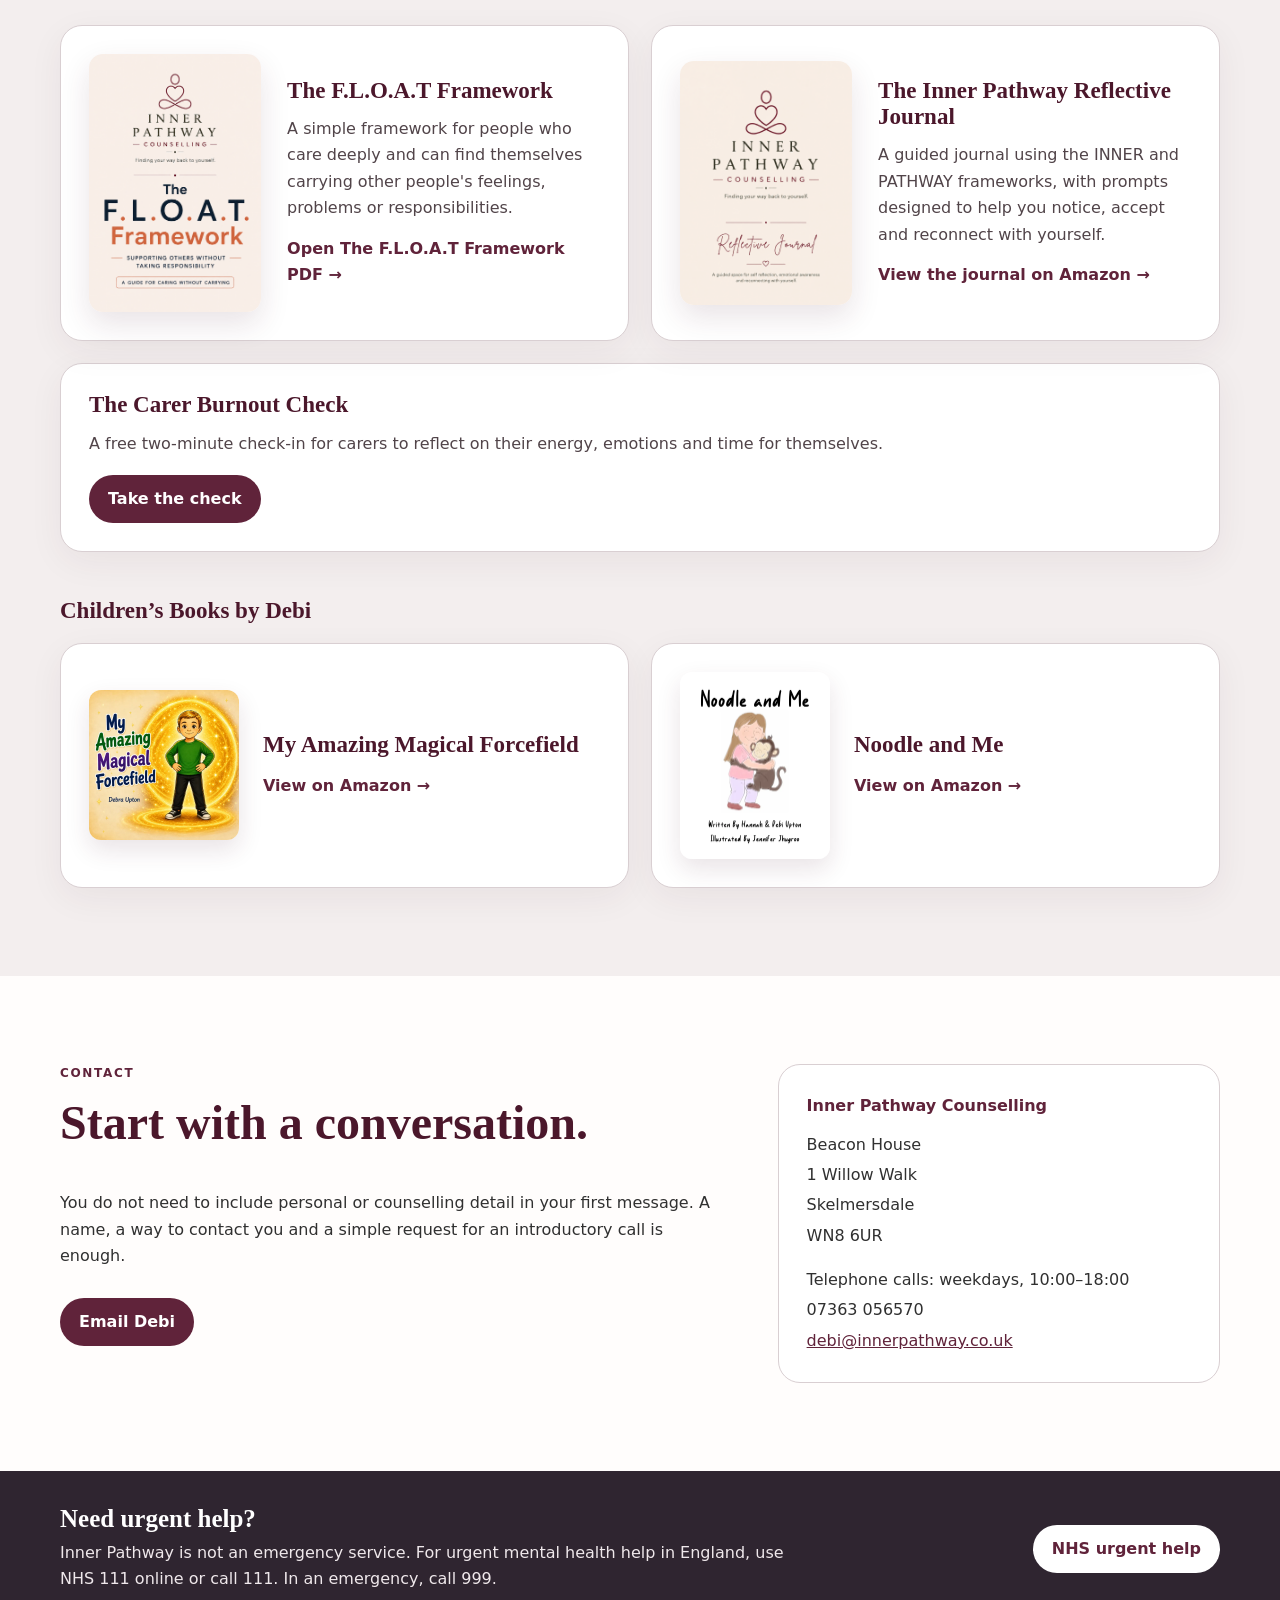
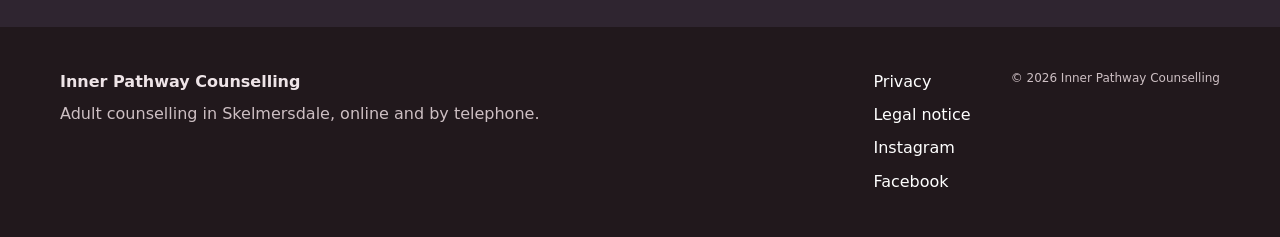
==== commit 54b344e7: "Add space for unspoken feelings to About me" ====
--- a/index.html
+++ b/index.html
@@ -143,7 +143,7 @@
             <p>I'm Debi, the counsellor behind Inner Pathway. Life can be challenging, and it’s easy to lose sight of yourself in the expectations and demands placed on you.</p>
             <p>My background includes 16 years working with neurodivergent adults, people with a range of disabilities and their families. This experience has shaped how I see people, looking beyond behaviours and what might be visible on the surface.</p>
             <p>I bring my professional experience alongside knowing what it feels like to sit on the other side of the counselling room.</p>
-            <p>Inner Pathway is a place where you can talk openly, make sense of how you feel and understand yourself more clearly. I work in a way that gives you room to notice the patterns, experiences and expectations that may be shaping how you think, feel and respond.</p>
+            <p>Inner Pathway is a place where you can talk about the things you’ve felt unable to say elsewhere. You don’t have to protect me from how you feel. There’s room for sadness, anger, confusion and the words you’ve been keeping to yourself.</p>
             <p>I'm a person-centred counsellor, which means we go at your pace. If you've never had counselling before, I'll explain how it works so you know what to expect. I won't tell you what to do. I'll be alongside you, supporting you as you gain clarity, recognise what matters to you and decide what you want for yourself.</p>
           </div>
         </div>
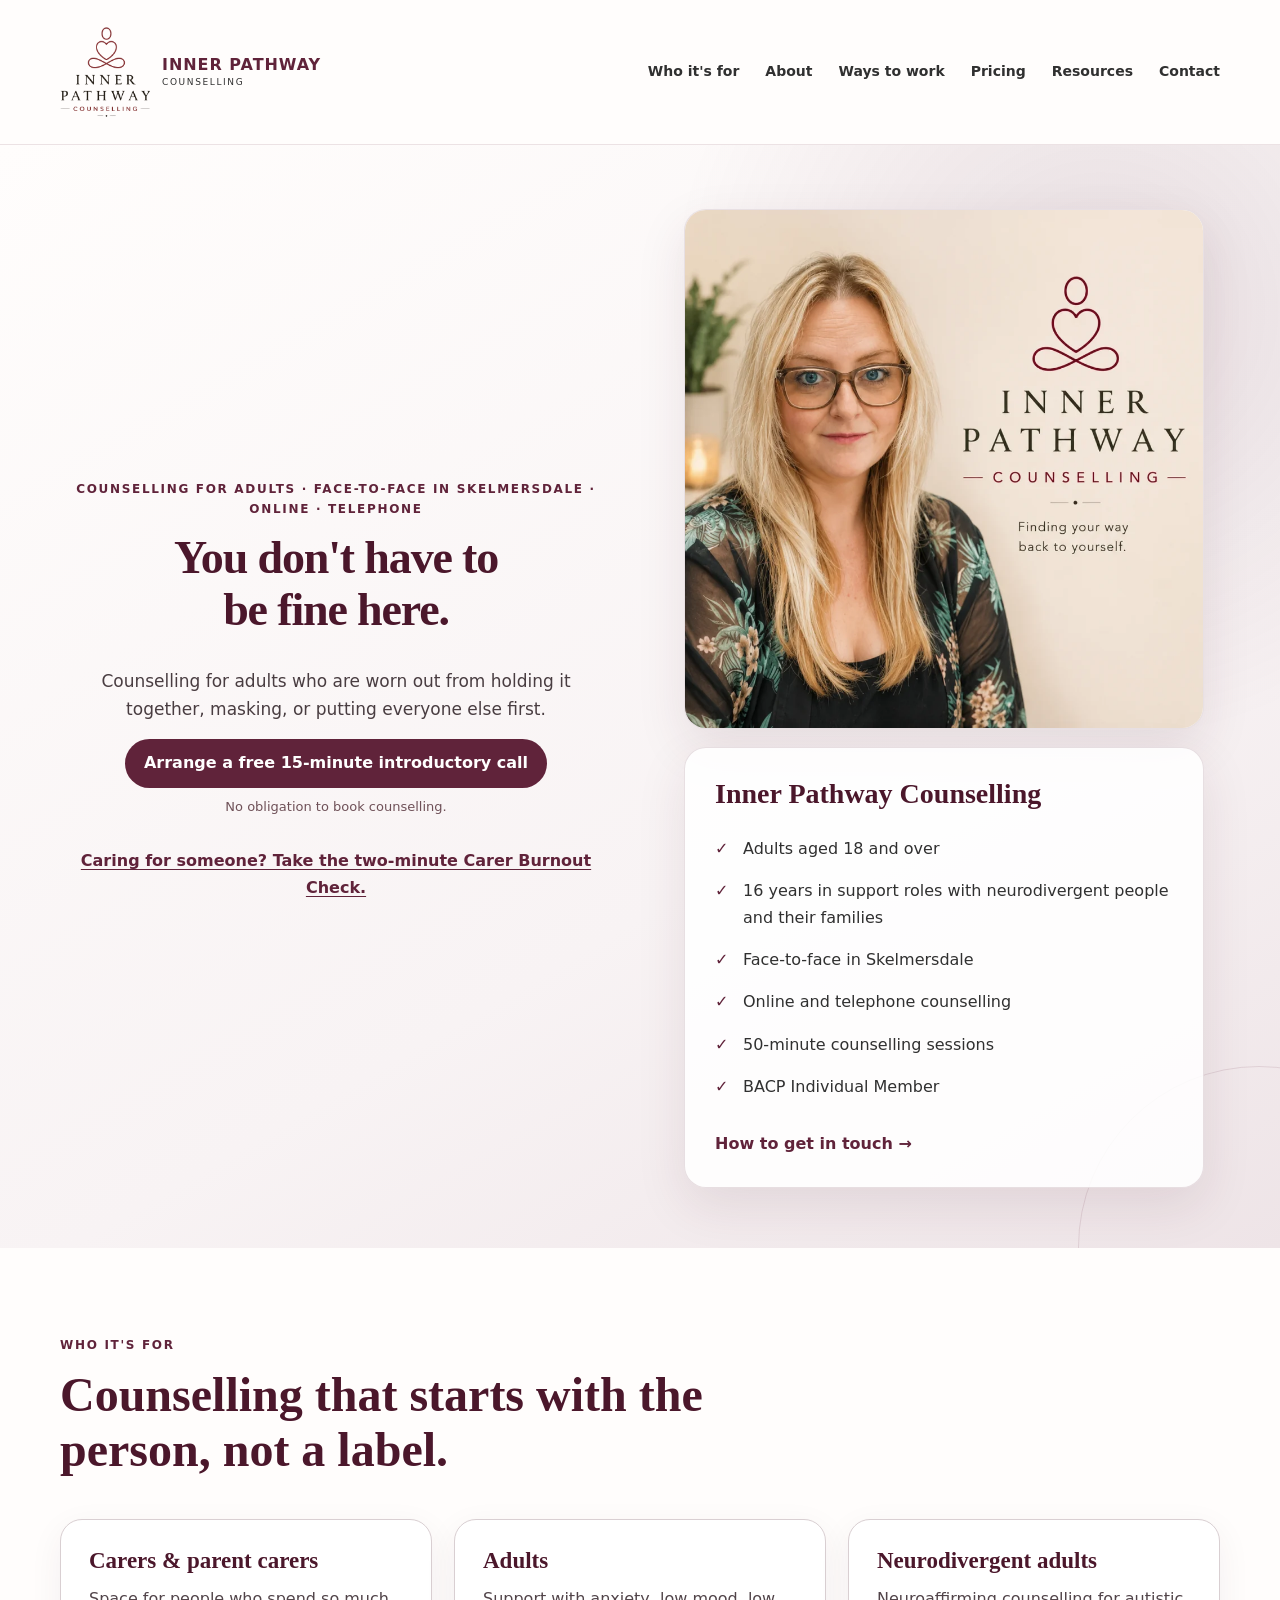
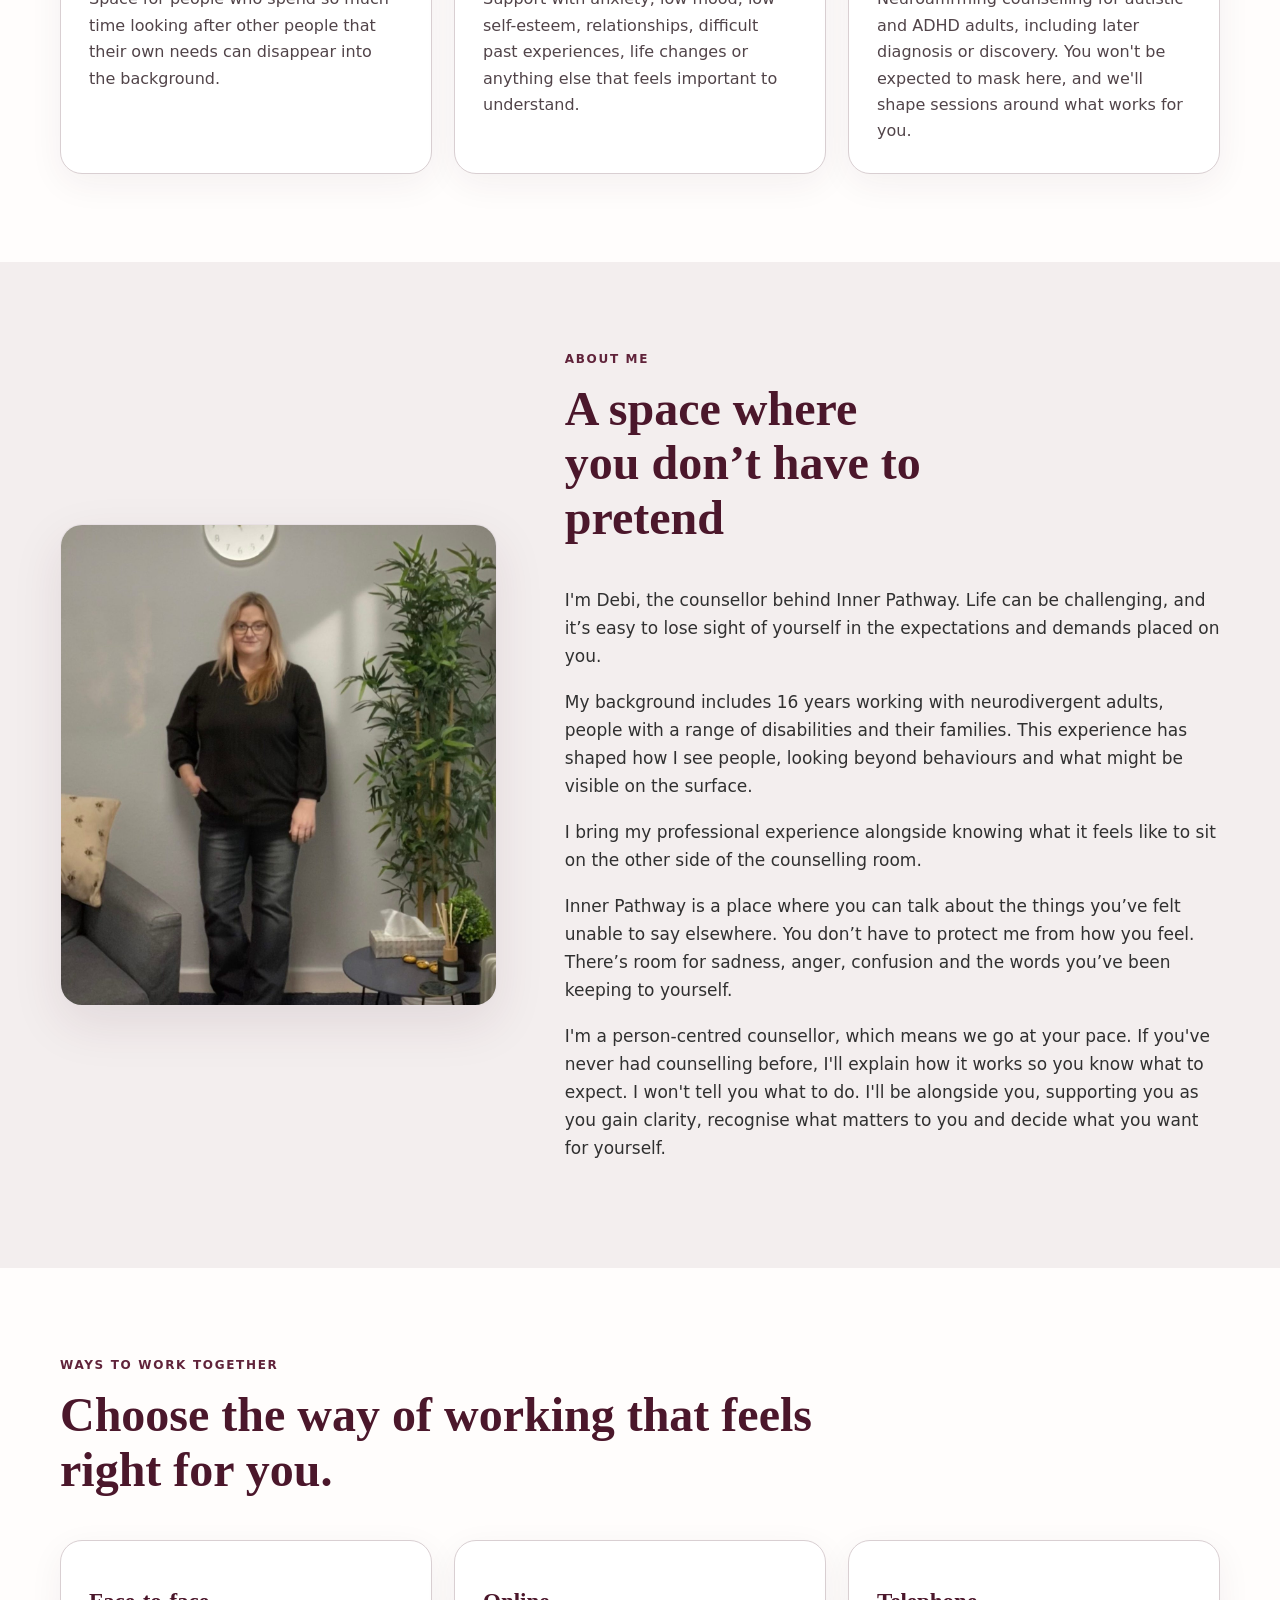
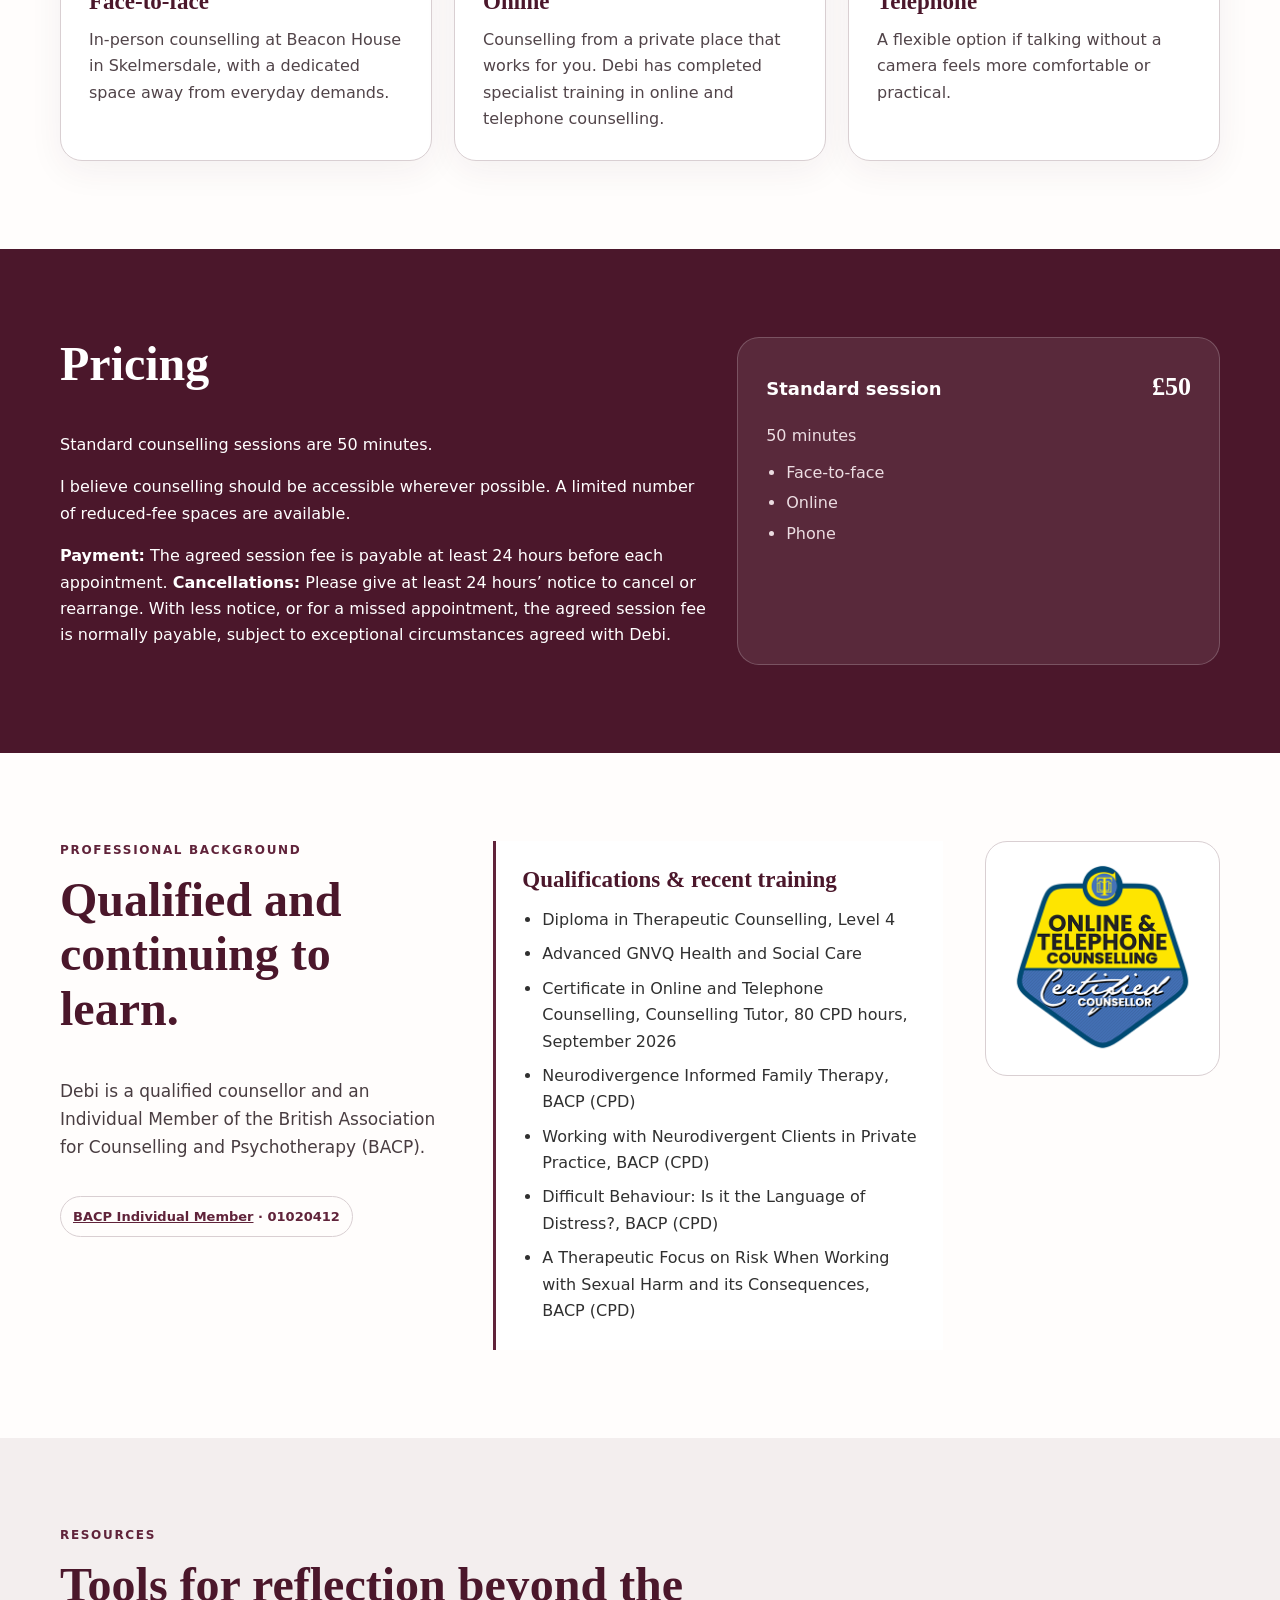
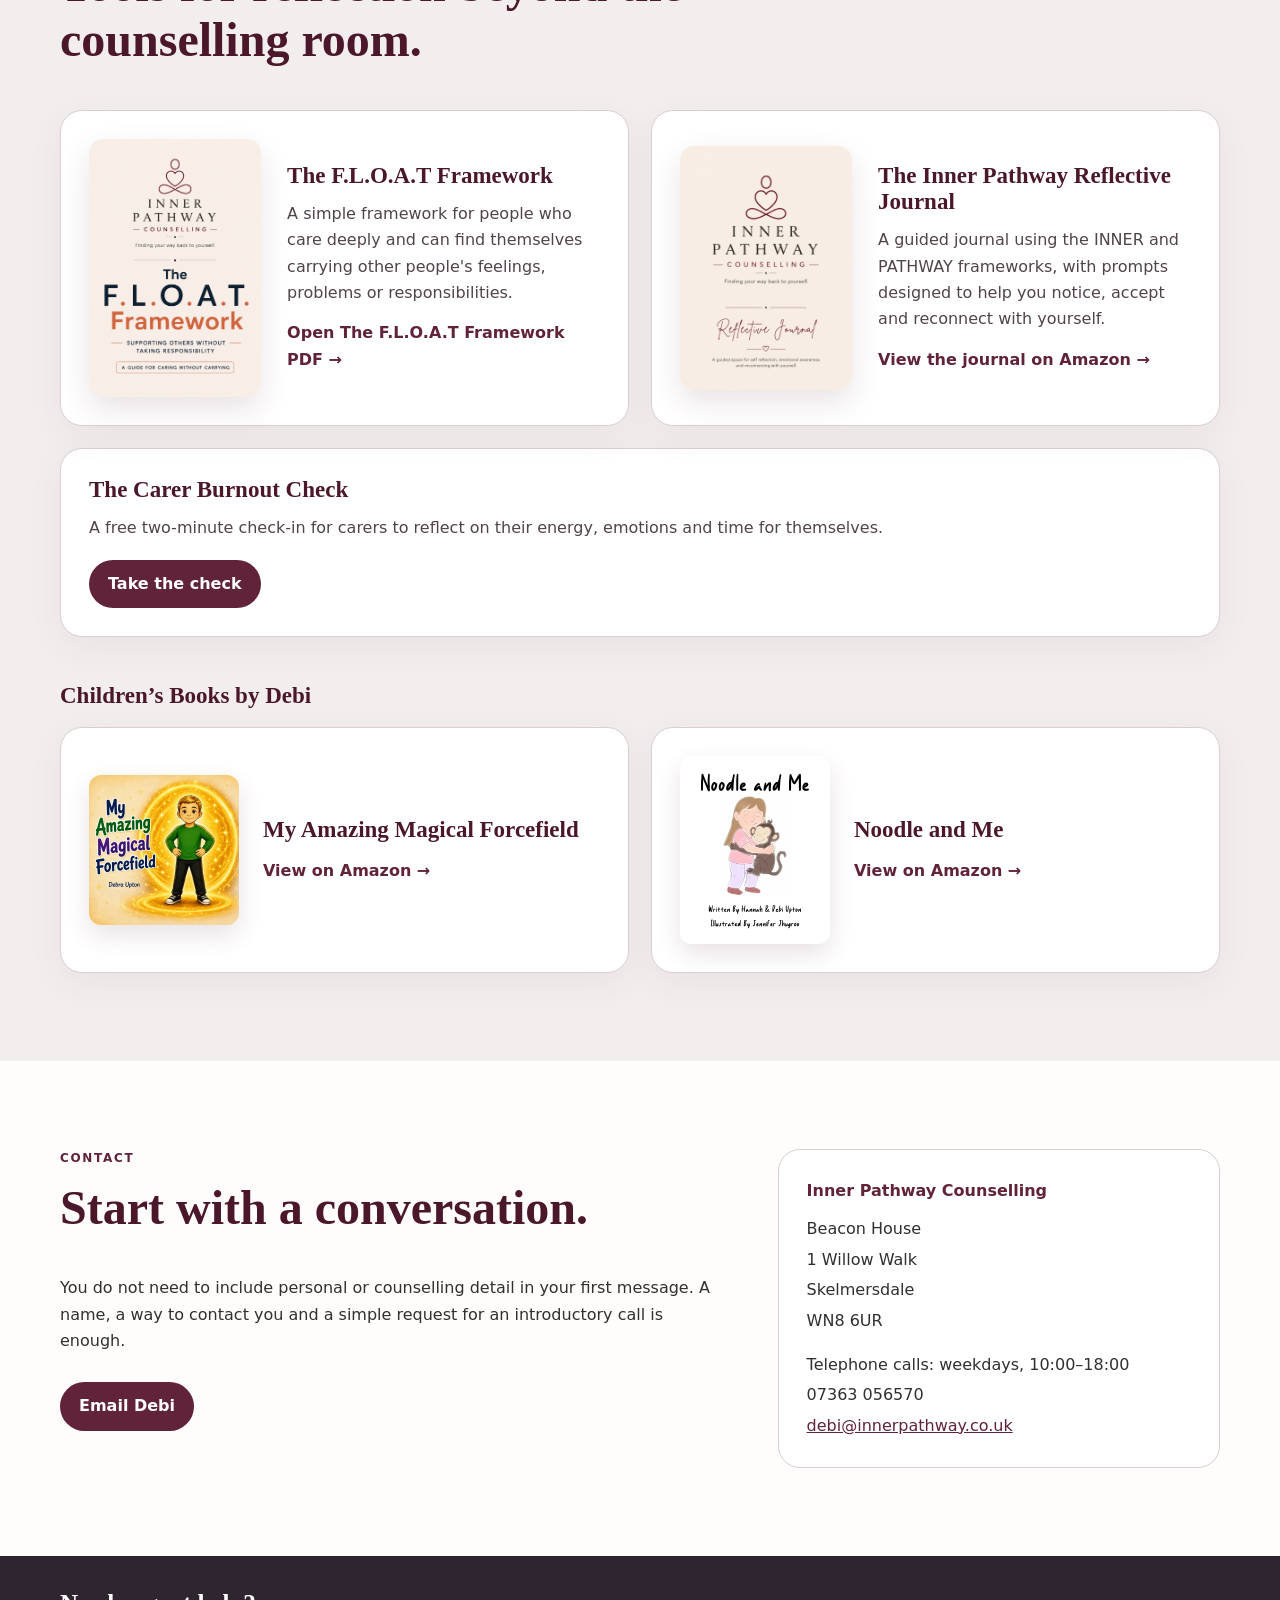
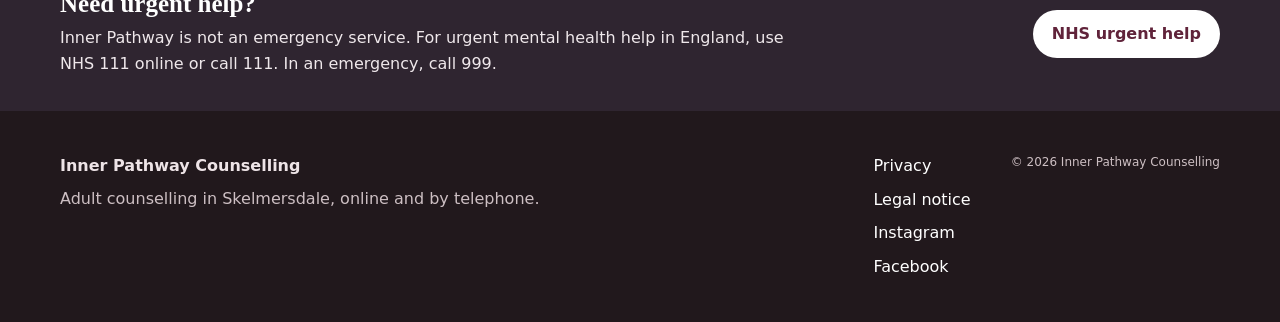
==== commit d118b4b2: "docs(staging): clarify payment and cancellation 24 hours before sessions" ====
--- a/index.html
+++ b/index.html
@@ -177,6 +177,7 @@
           <h2>Pricing</h2>
           <p>Standard counselling sessions are 50 minutes.</p>
           <p>I believe counselling should be accessible wherever possible. A limited number of reduced-fee spaces are available.</p>
+          <p><strong>Payment:</strong> The agreed session fee is payable at least 24 hours before each appointment. <strong>Cancellations:</strong> Please give at least 24 hours’ notice to cancel or rearrange. With less notice, or for a missed appointment, the agreed session fee is normally payable, subject to exceptional circumstances agreed with Debi.</p>
         </div>
         <div class="price-card">
           <div><span>Standard session</span><strong>£50</strong></div>
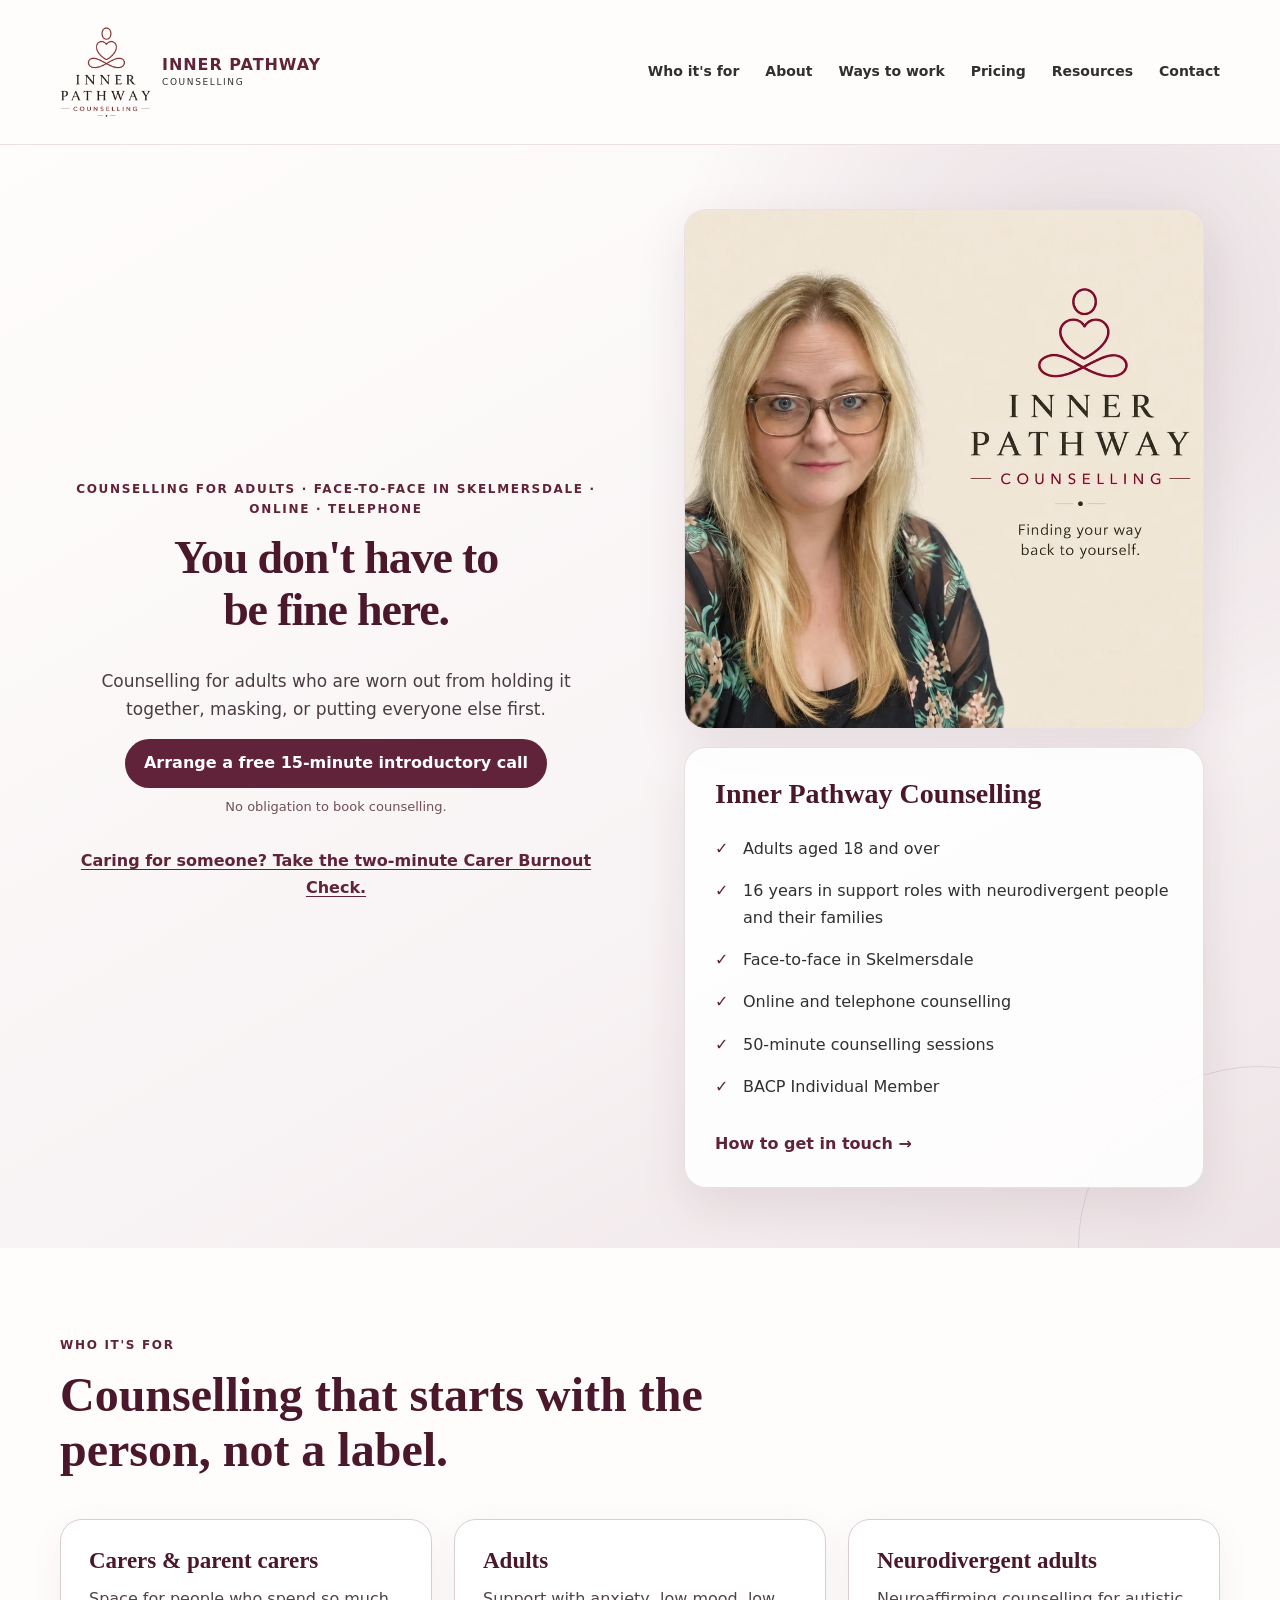
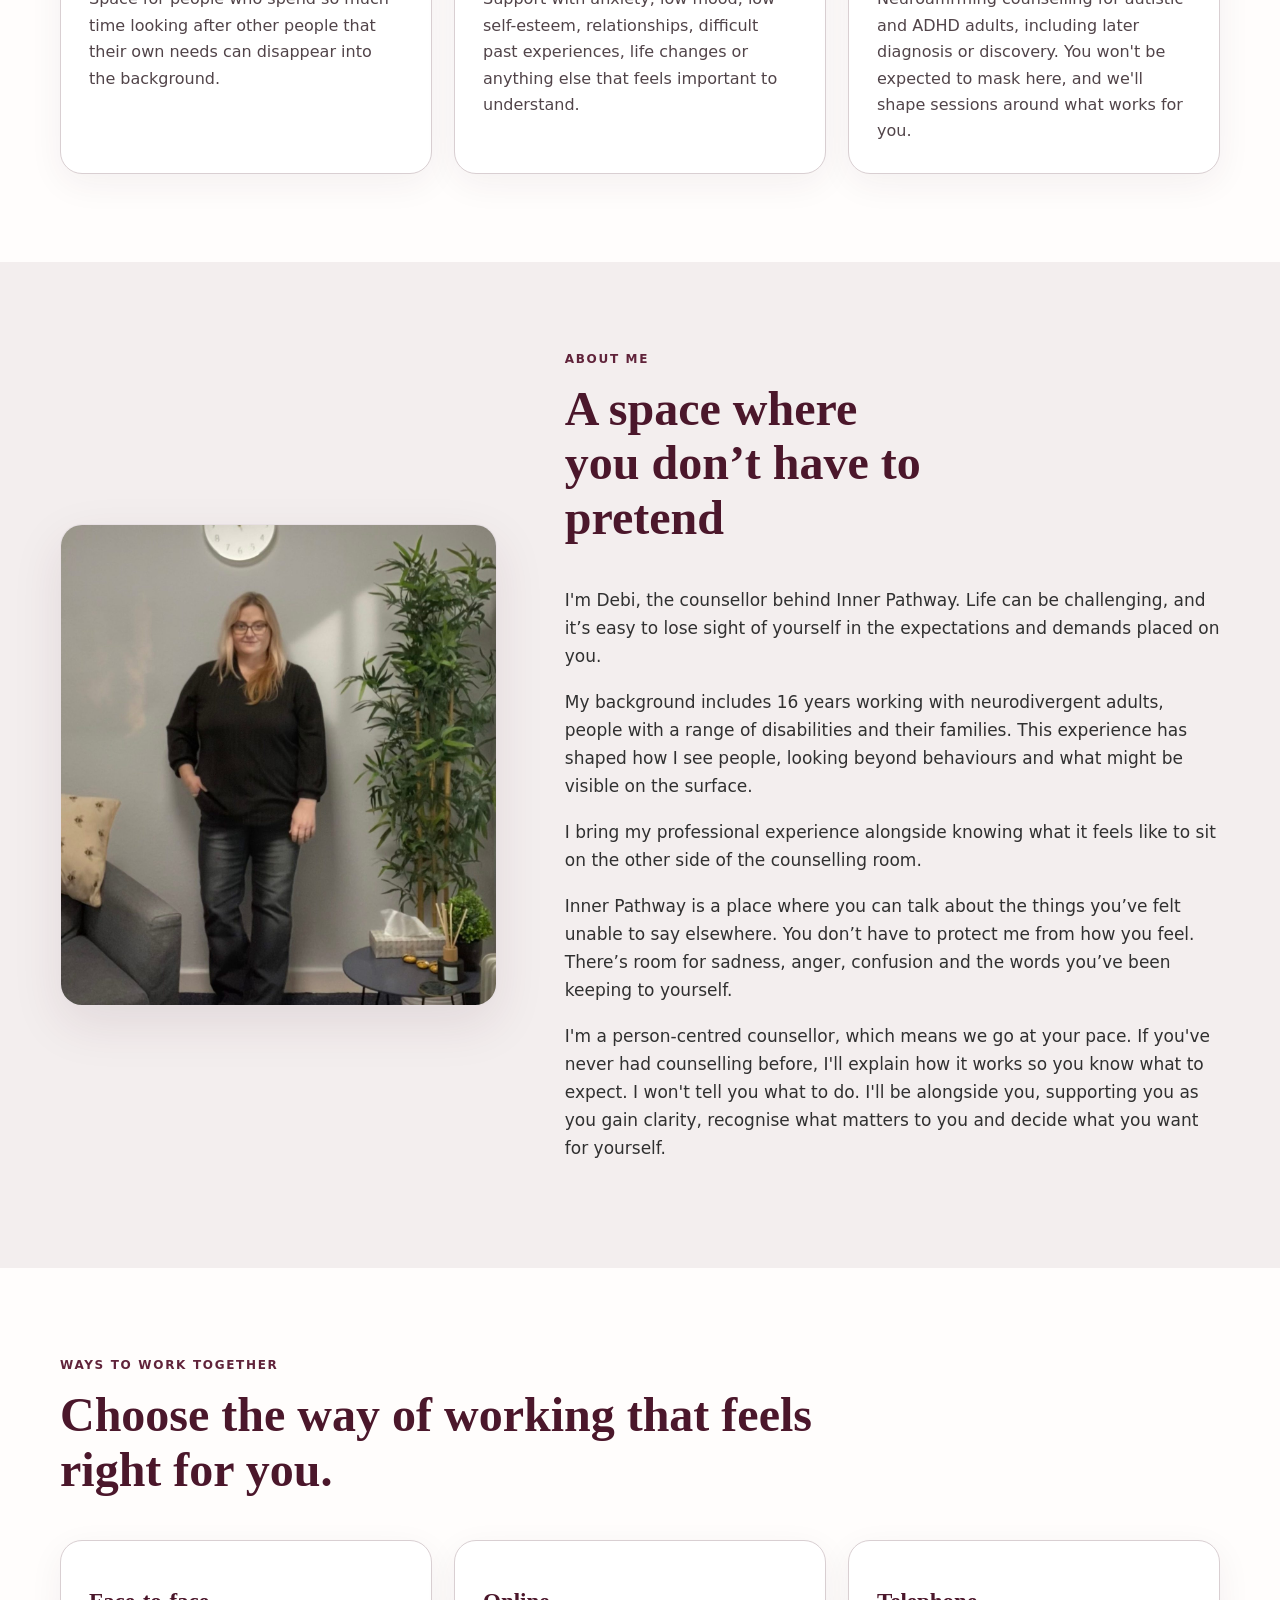
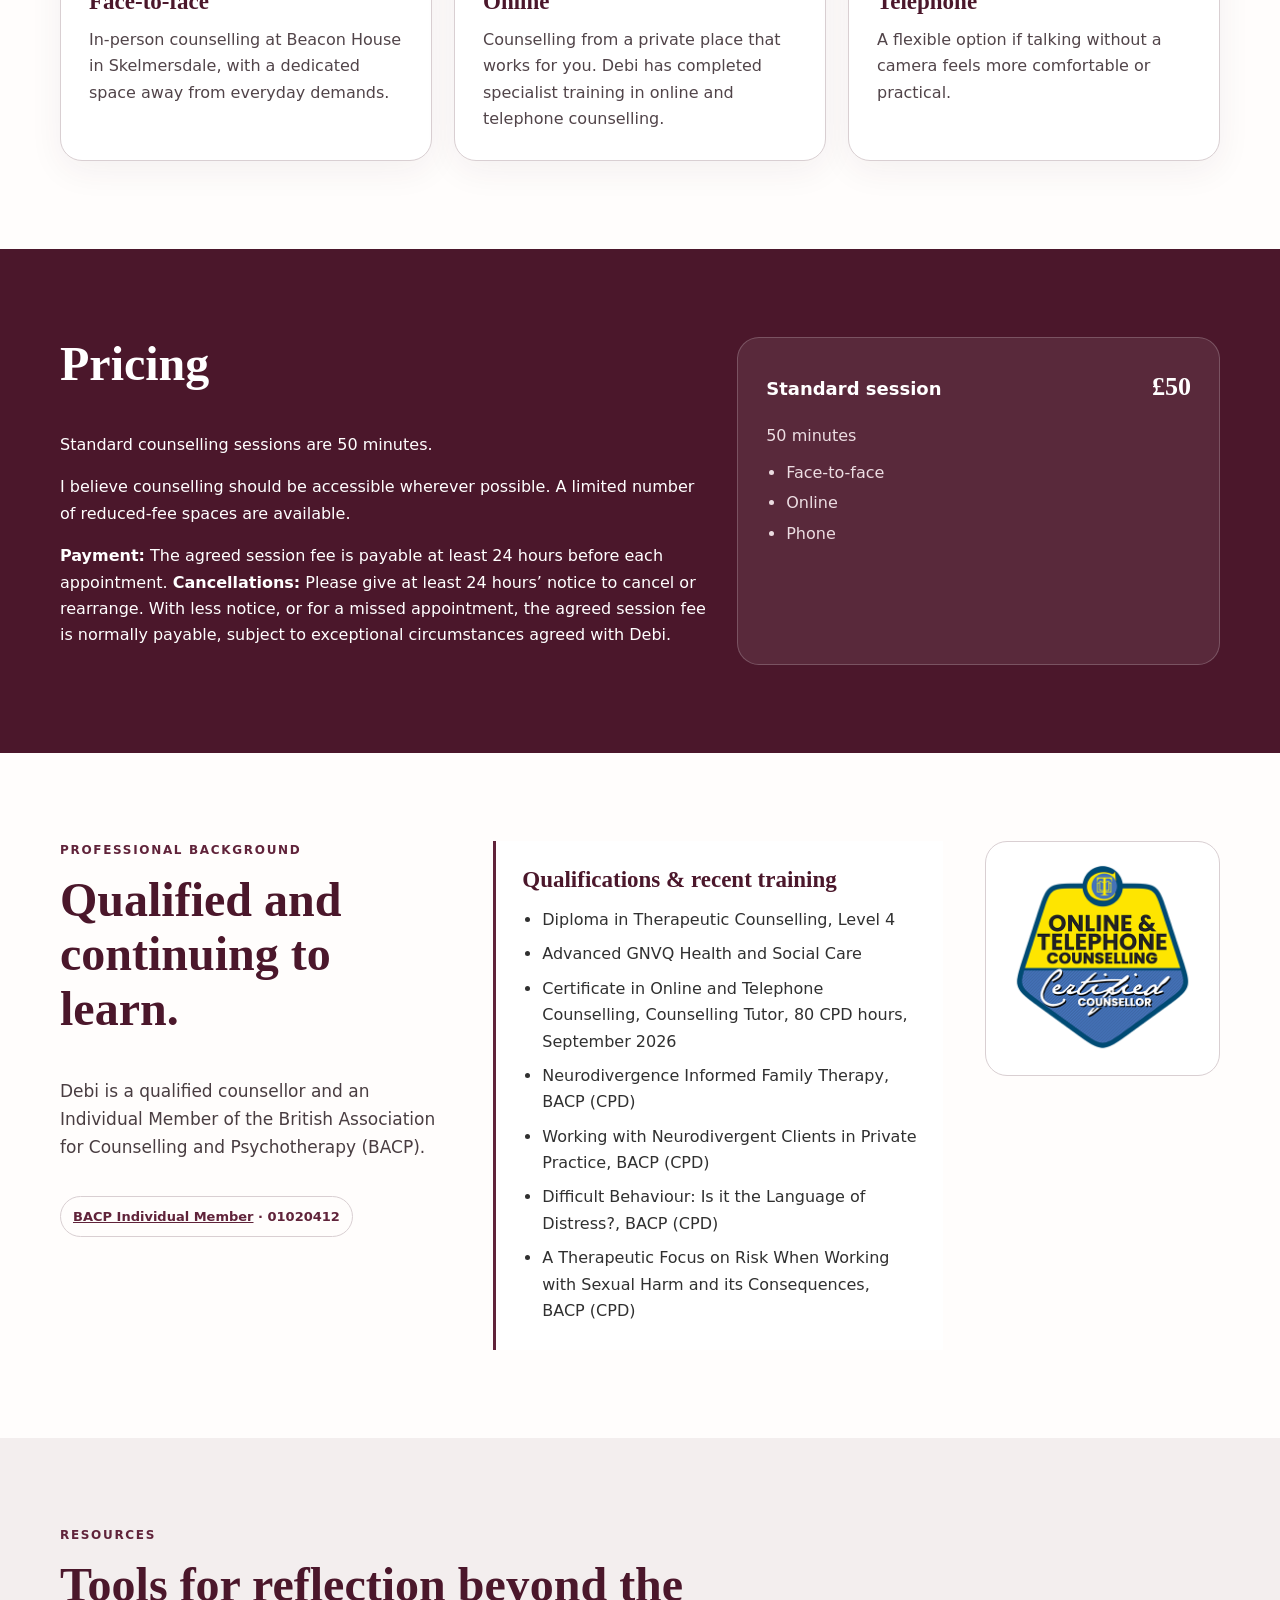
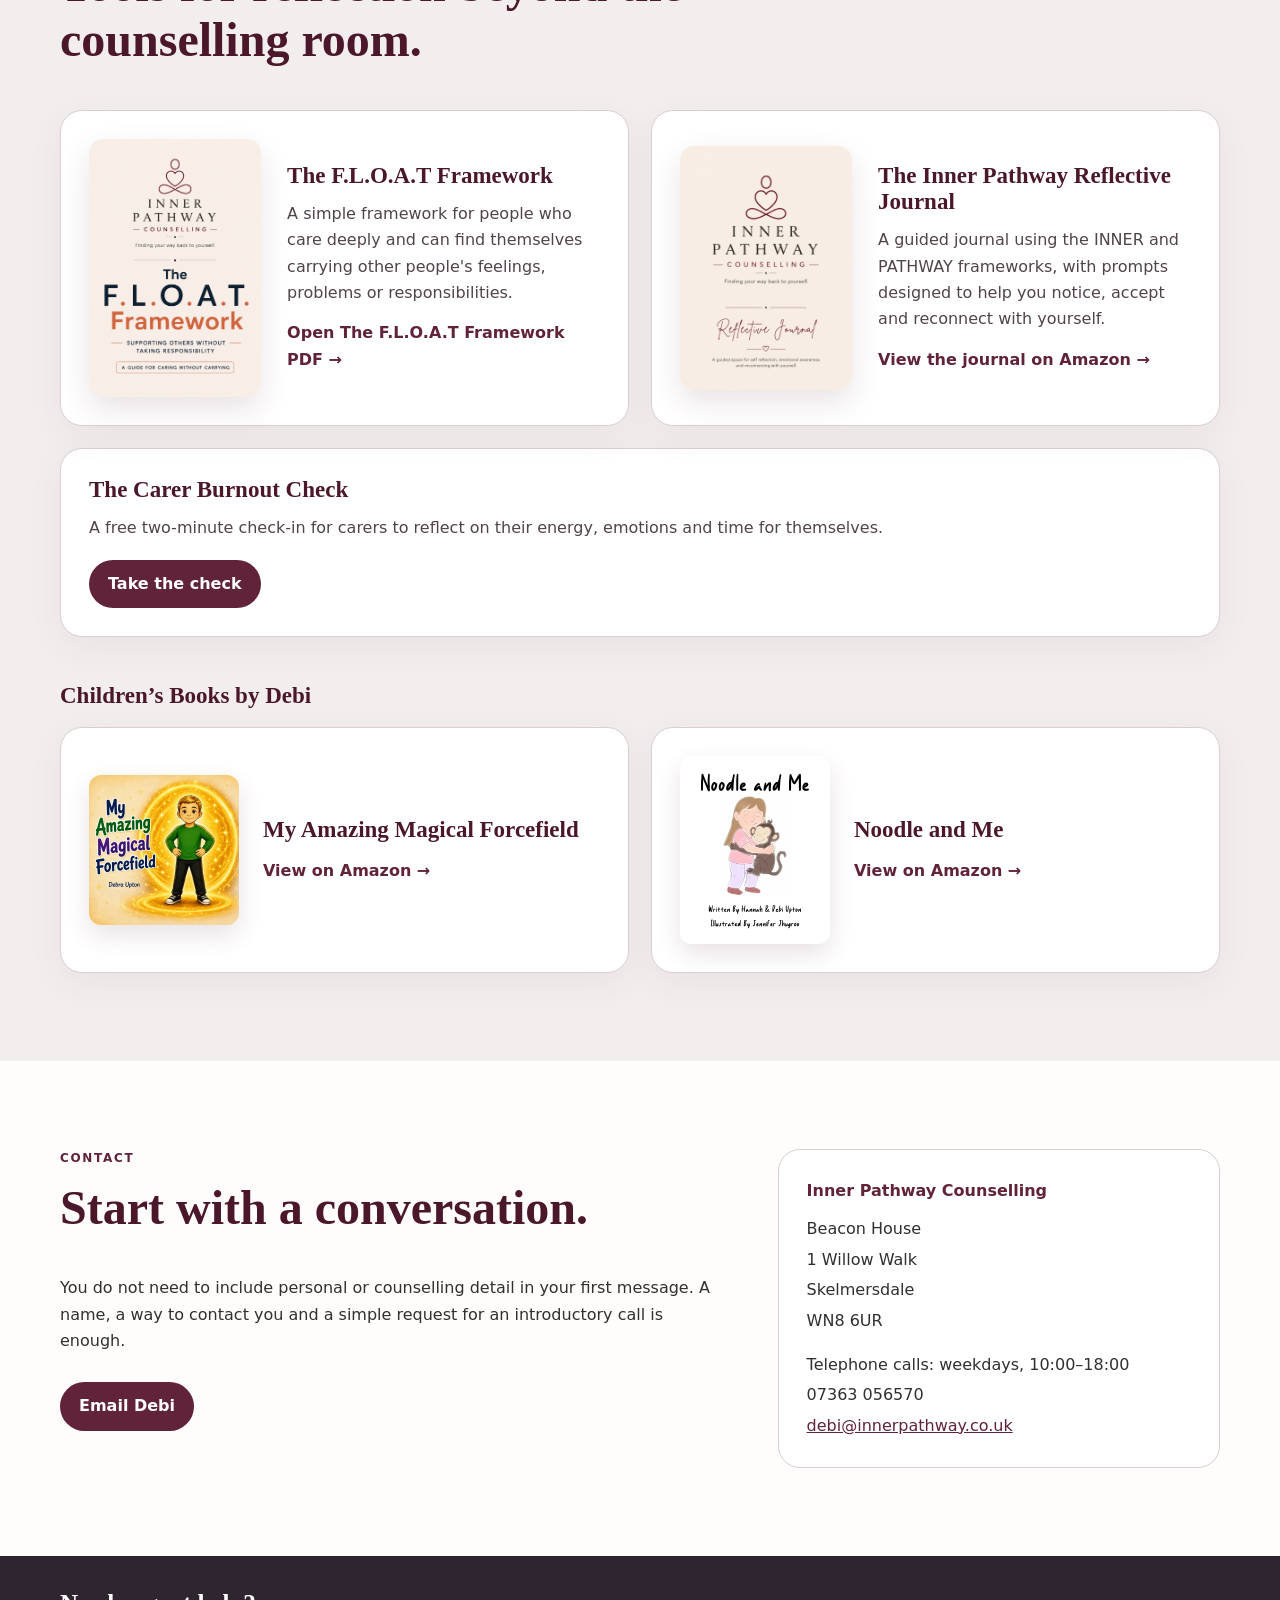
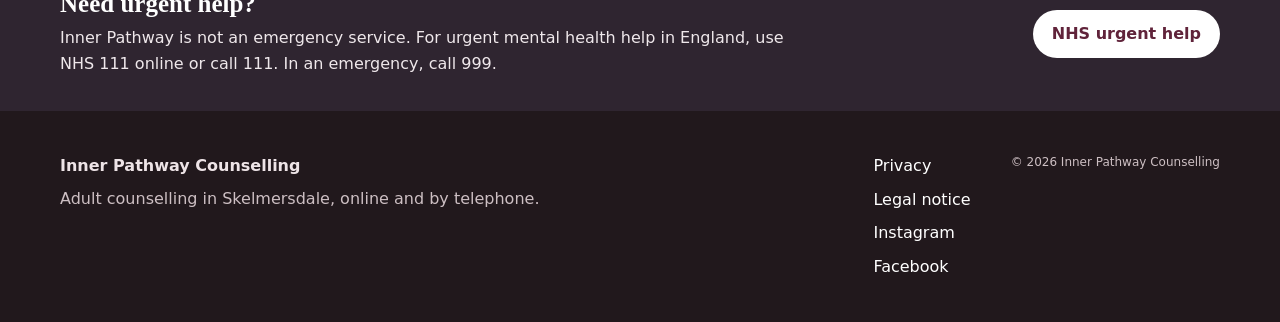
==== commit d94b5ba6: "Replace hero portrait with Debi supplied photo" ====
--- a/index.html
+++ b/index.html
@@ -92,7 +92,7 @@
           <figure class="hero-photo">
             <picture>
               <source srcset="assets/photos/debi-portrait-920.webp" type="image/webp">
-              <img src="assets/photos/debi-portrait.png" alt="Debi, counsellor at Inner Pathway Counselling, with the words Finding your way back to yourself" width="920" height="920" decoding="async" fetchpriority="high">
+              <img src="assets/photos/debi-hero.jpeg" alt="Debi, counsellor at Inner Pathway Counselling, with the words Finding your way back to yourself" width="920" height="920" decoding="async" fetchpriority="high">
             </picture>
           </figure>
           <aside class="hero-card" aria-label="At a glance">
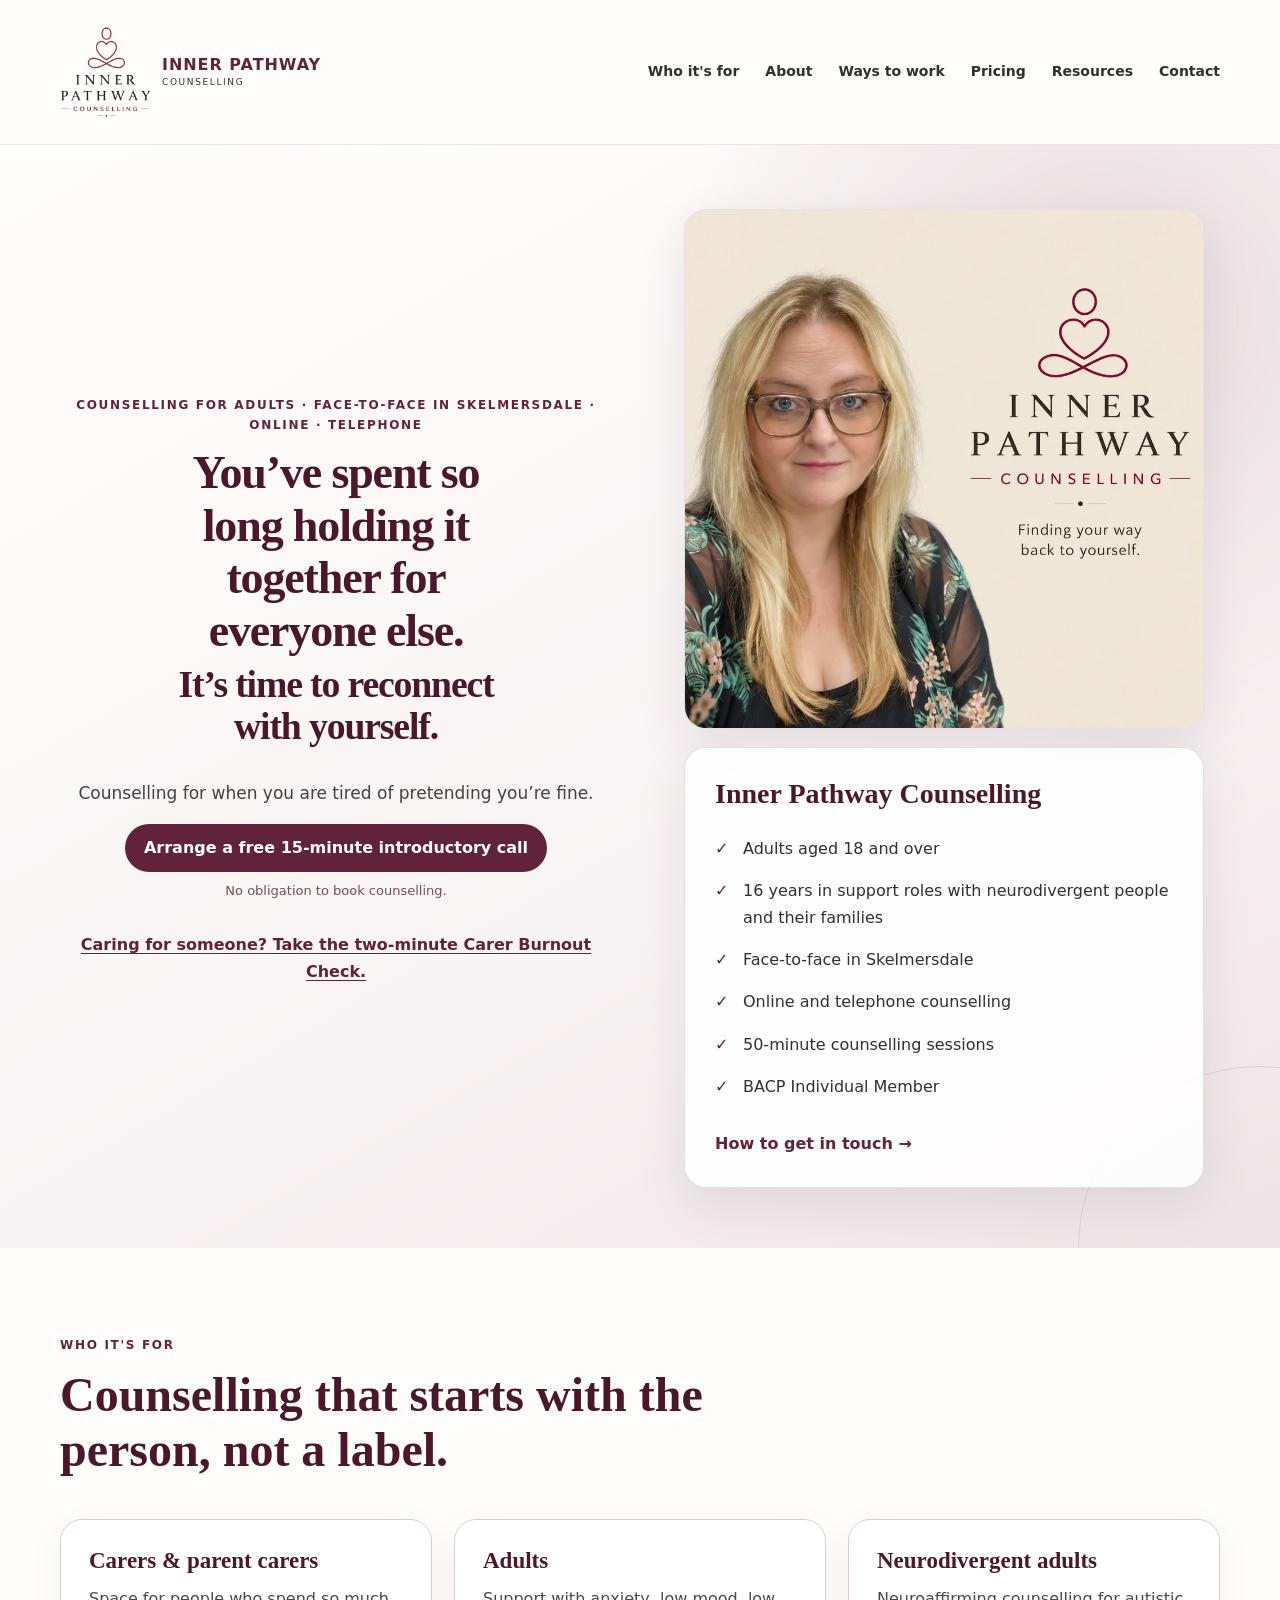
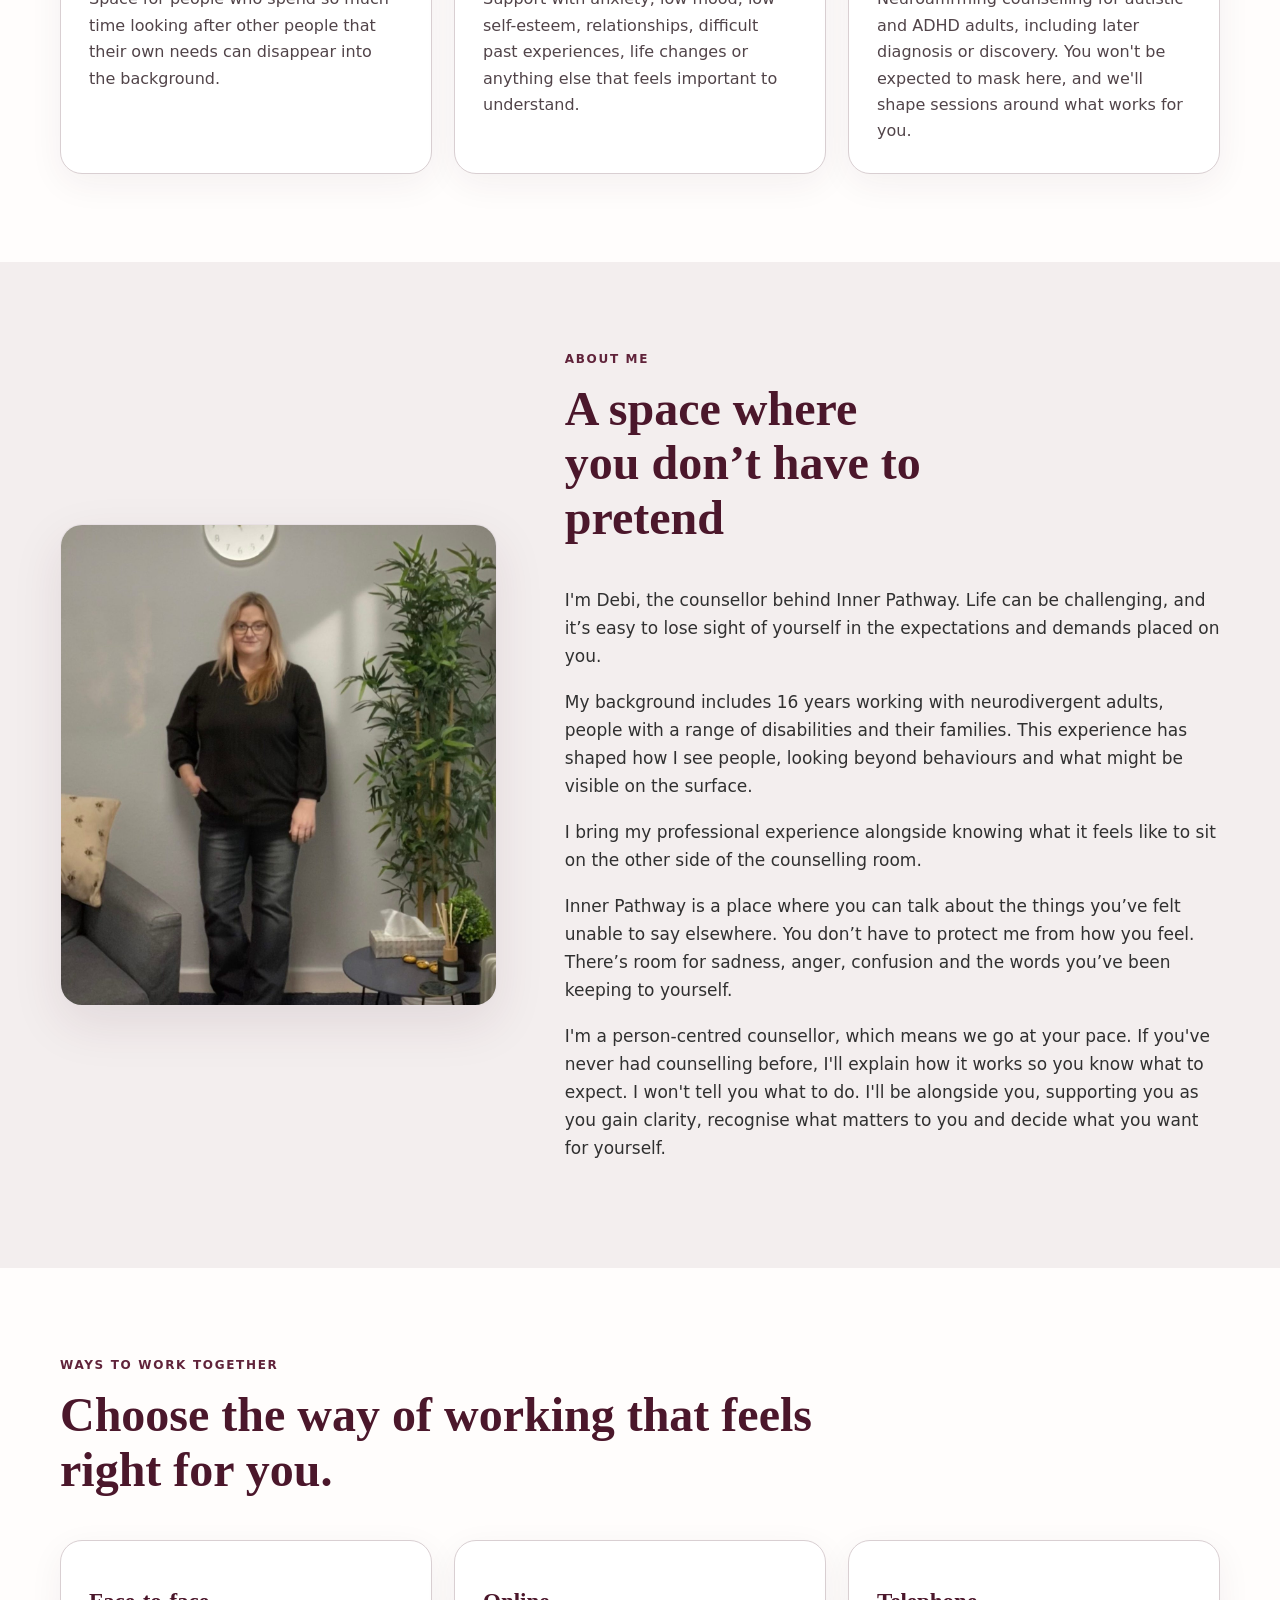
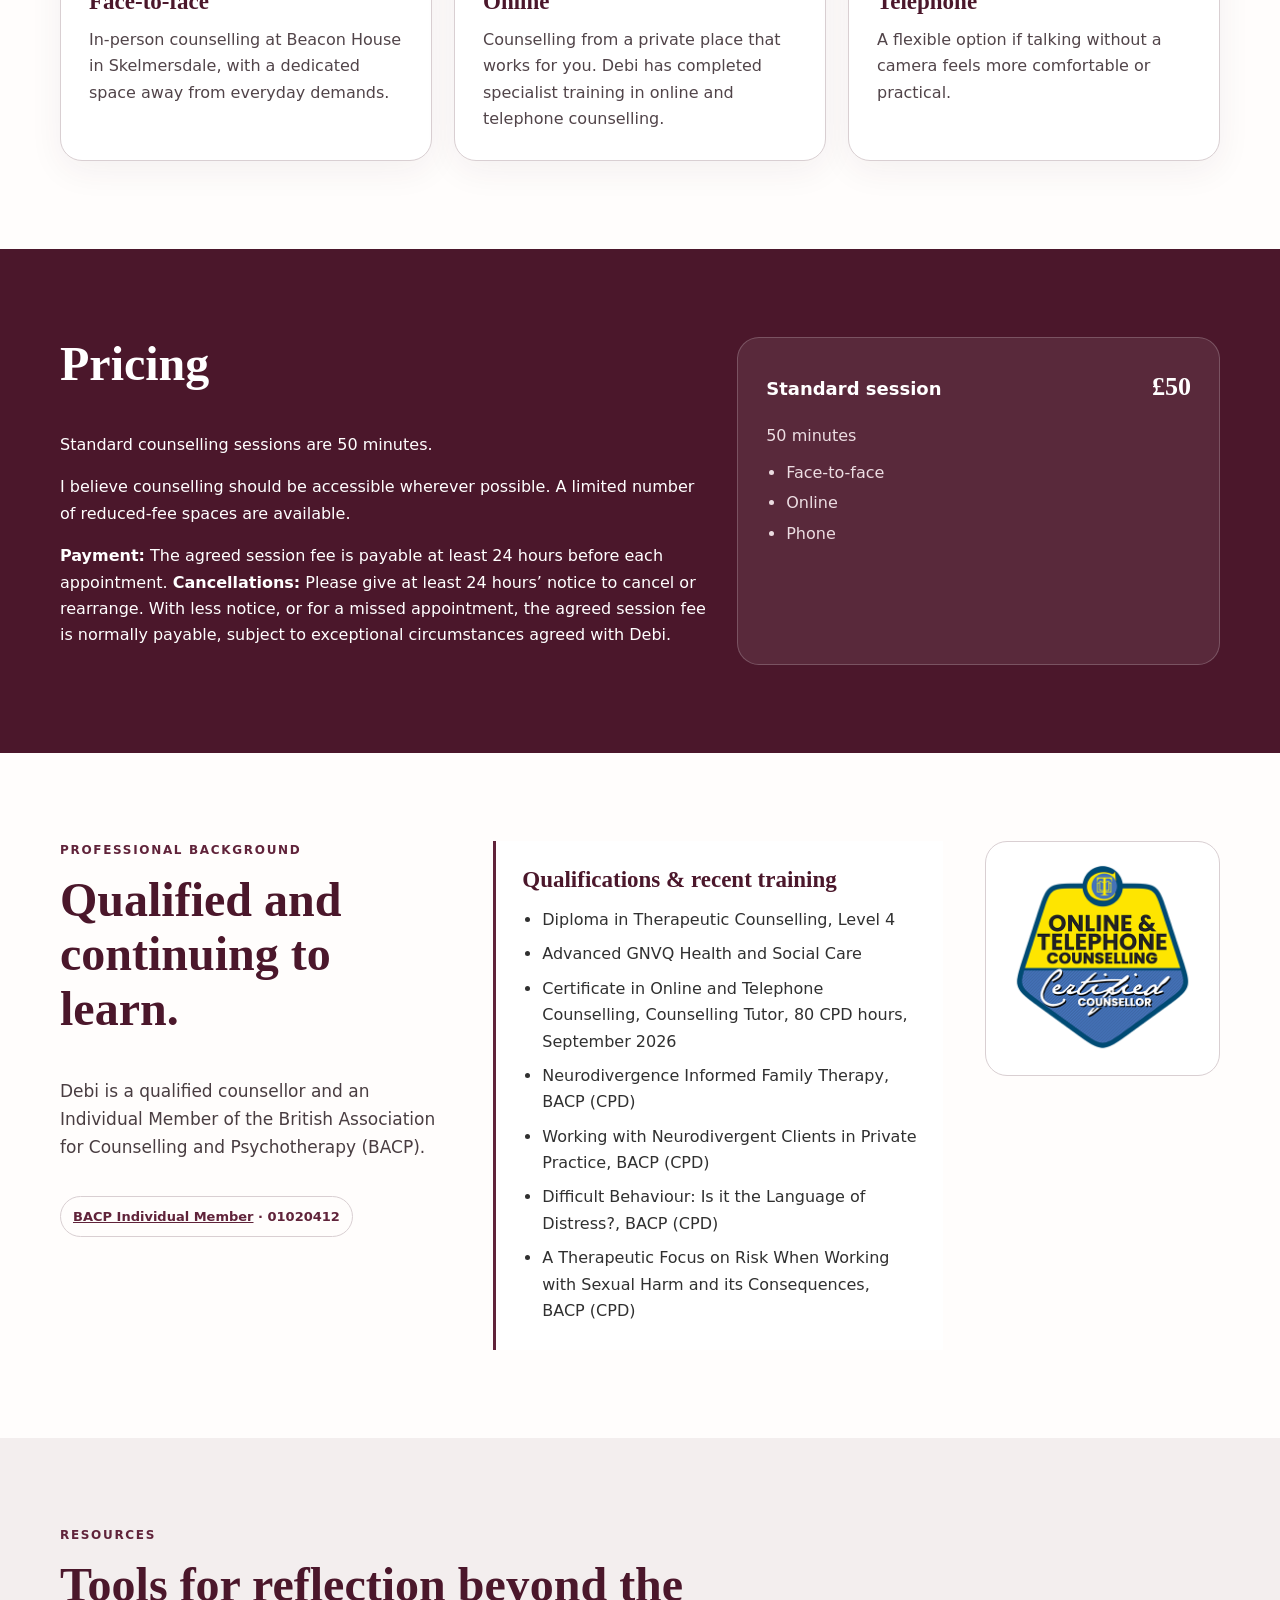
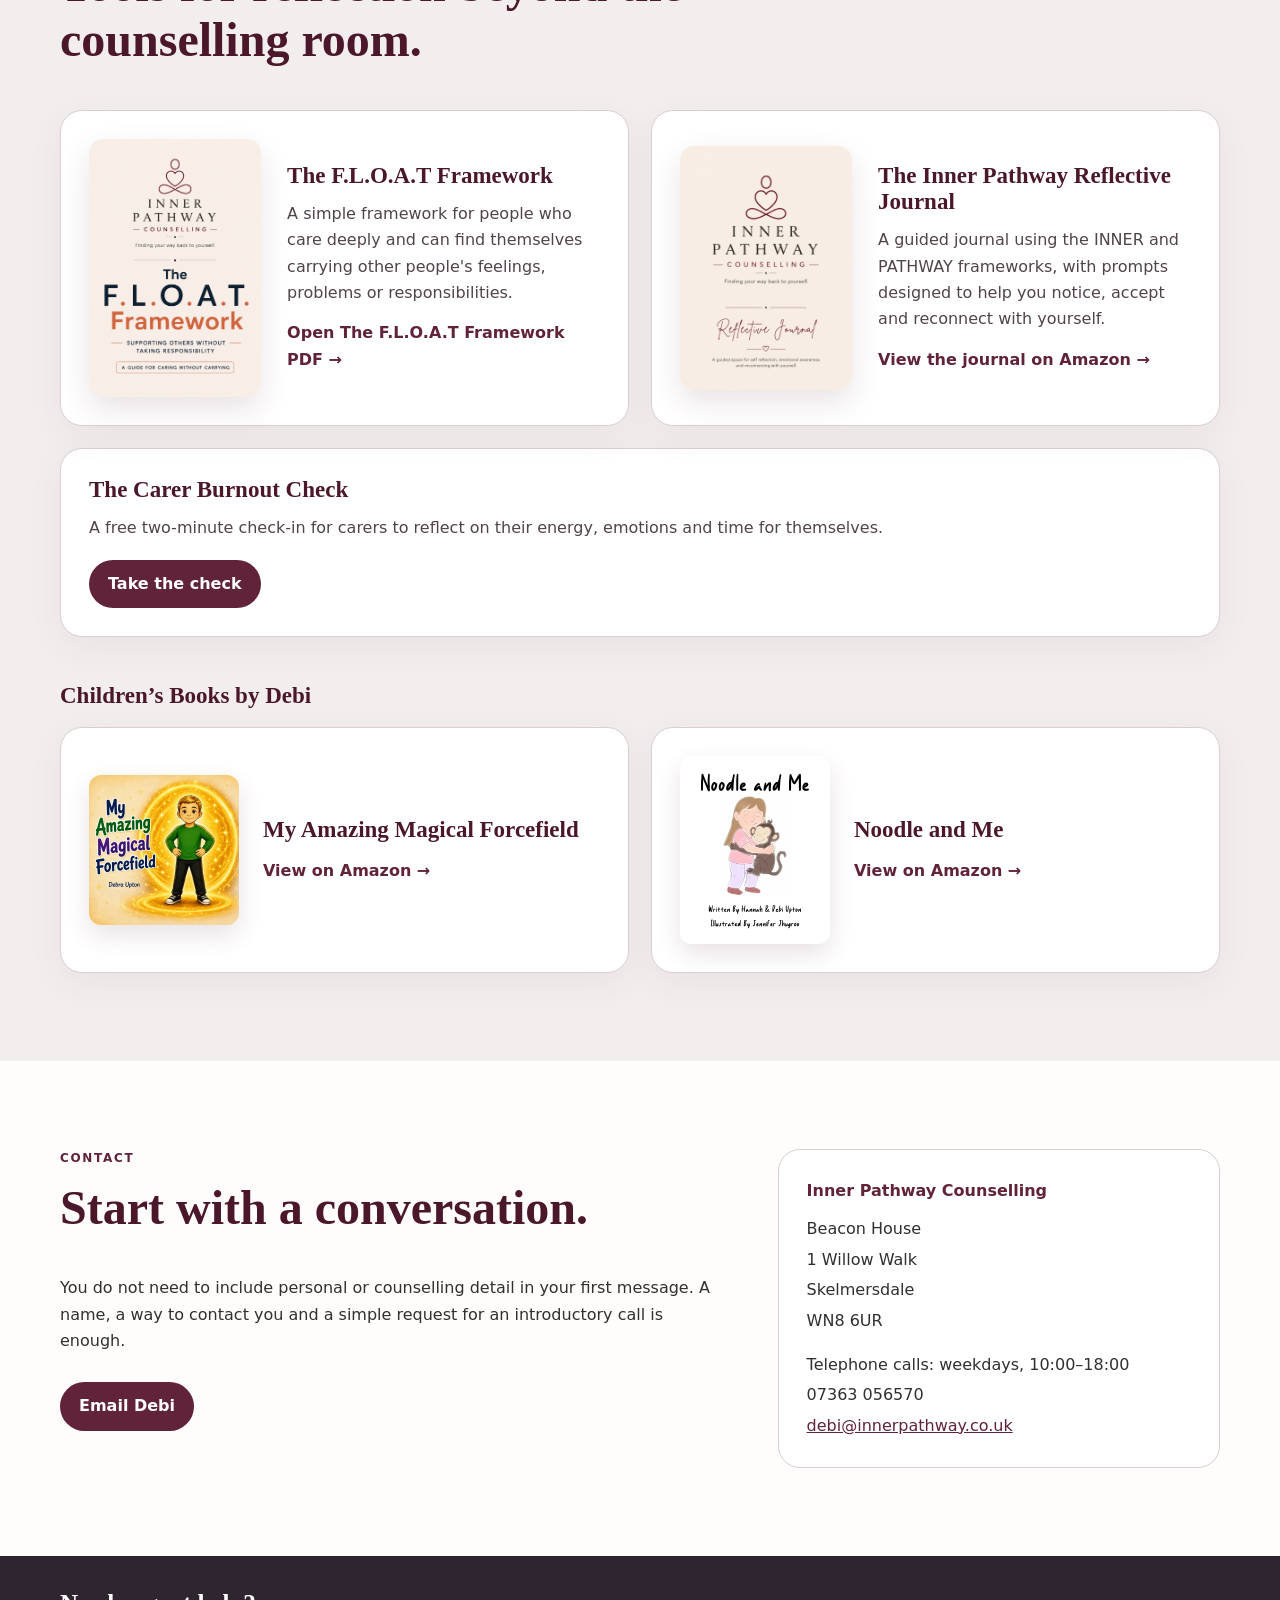
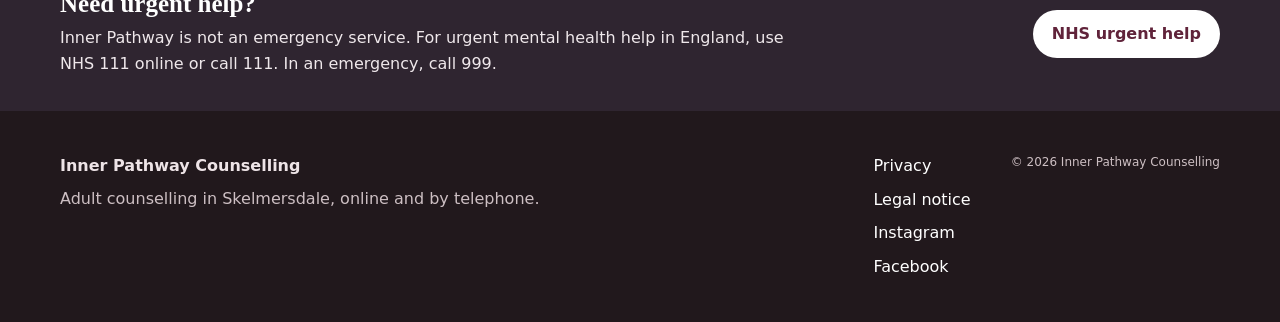
==== commit e4b54344: "Restore original hero wording alongside new photo" ====
--- a/index.html
+++ b/index.html
@@ -80,8 +80,8 @@
       <div class="wrap hero-grid">
         <div class="hero-copy">
           <p class="eyebrow">Counselling for adults · Face-to-face in Skelmersdale · Online · Telephone</p>
-          <h1>You don't have to be fine here.</h1>
-          <p class="lead">Counselling for adults who are worn out from holding it together, masking, or putting everyone else first.</p>
+          <h1>You’ve spent so long holding it together for everyone else.<span class="hero-reconnect">It’s time to reconnect with yourself.</span></h1>
+          <p class="lead">Counselling for when you are tired of pretending you’re fine.</p>
           <div class="actions">
             <a class="button button-primary" href="mailto:debi@innerpathway.co.uk?subject=Counselling%20enquiry">Arrange a free 15-minute introductory call</a>
           </div>
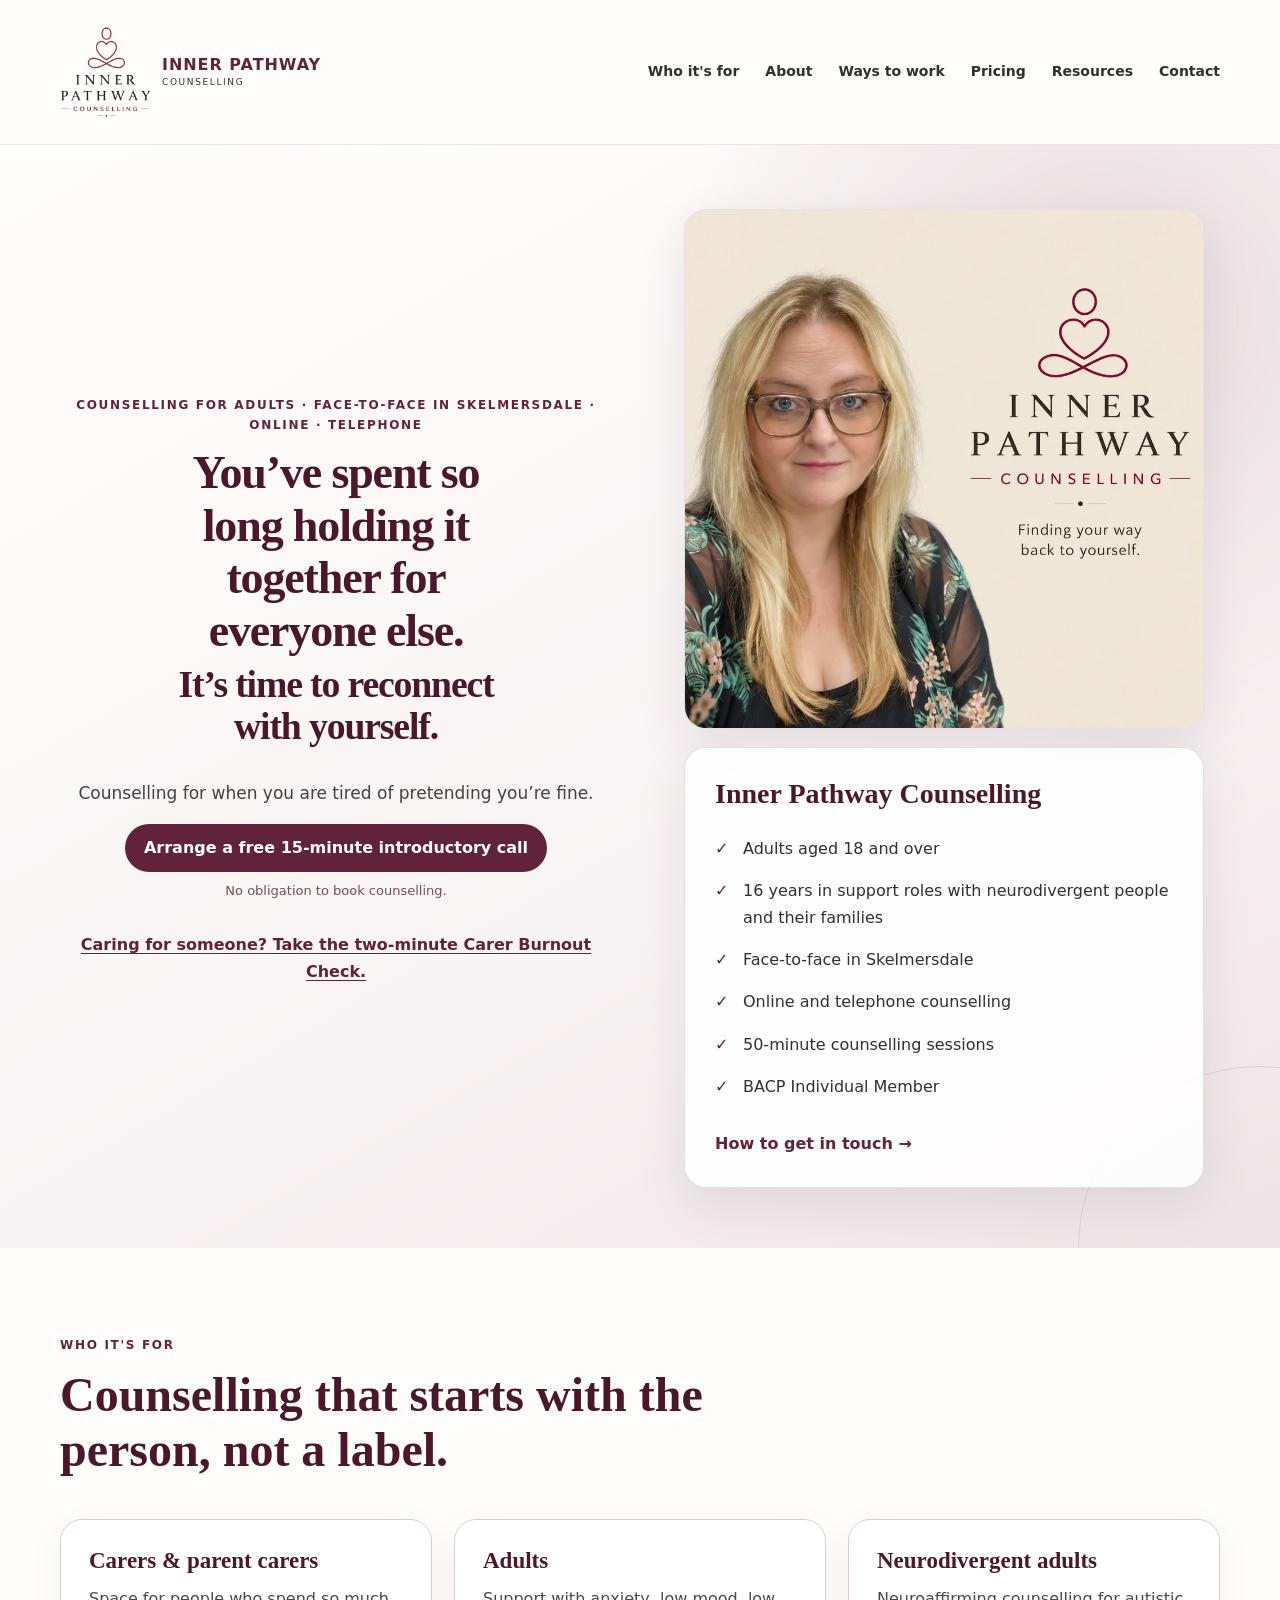
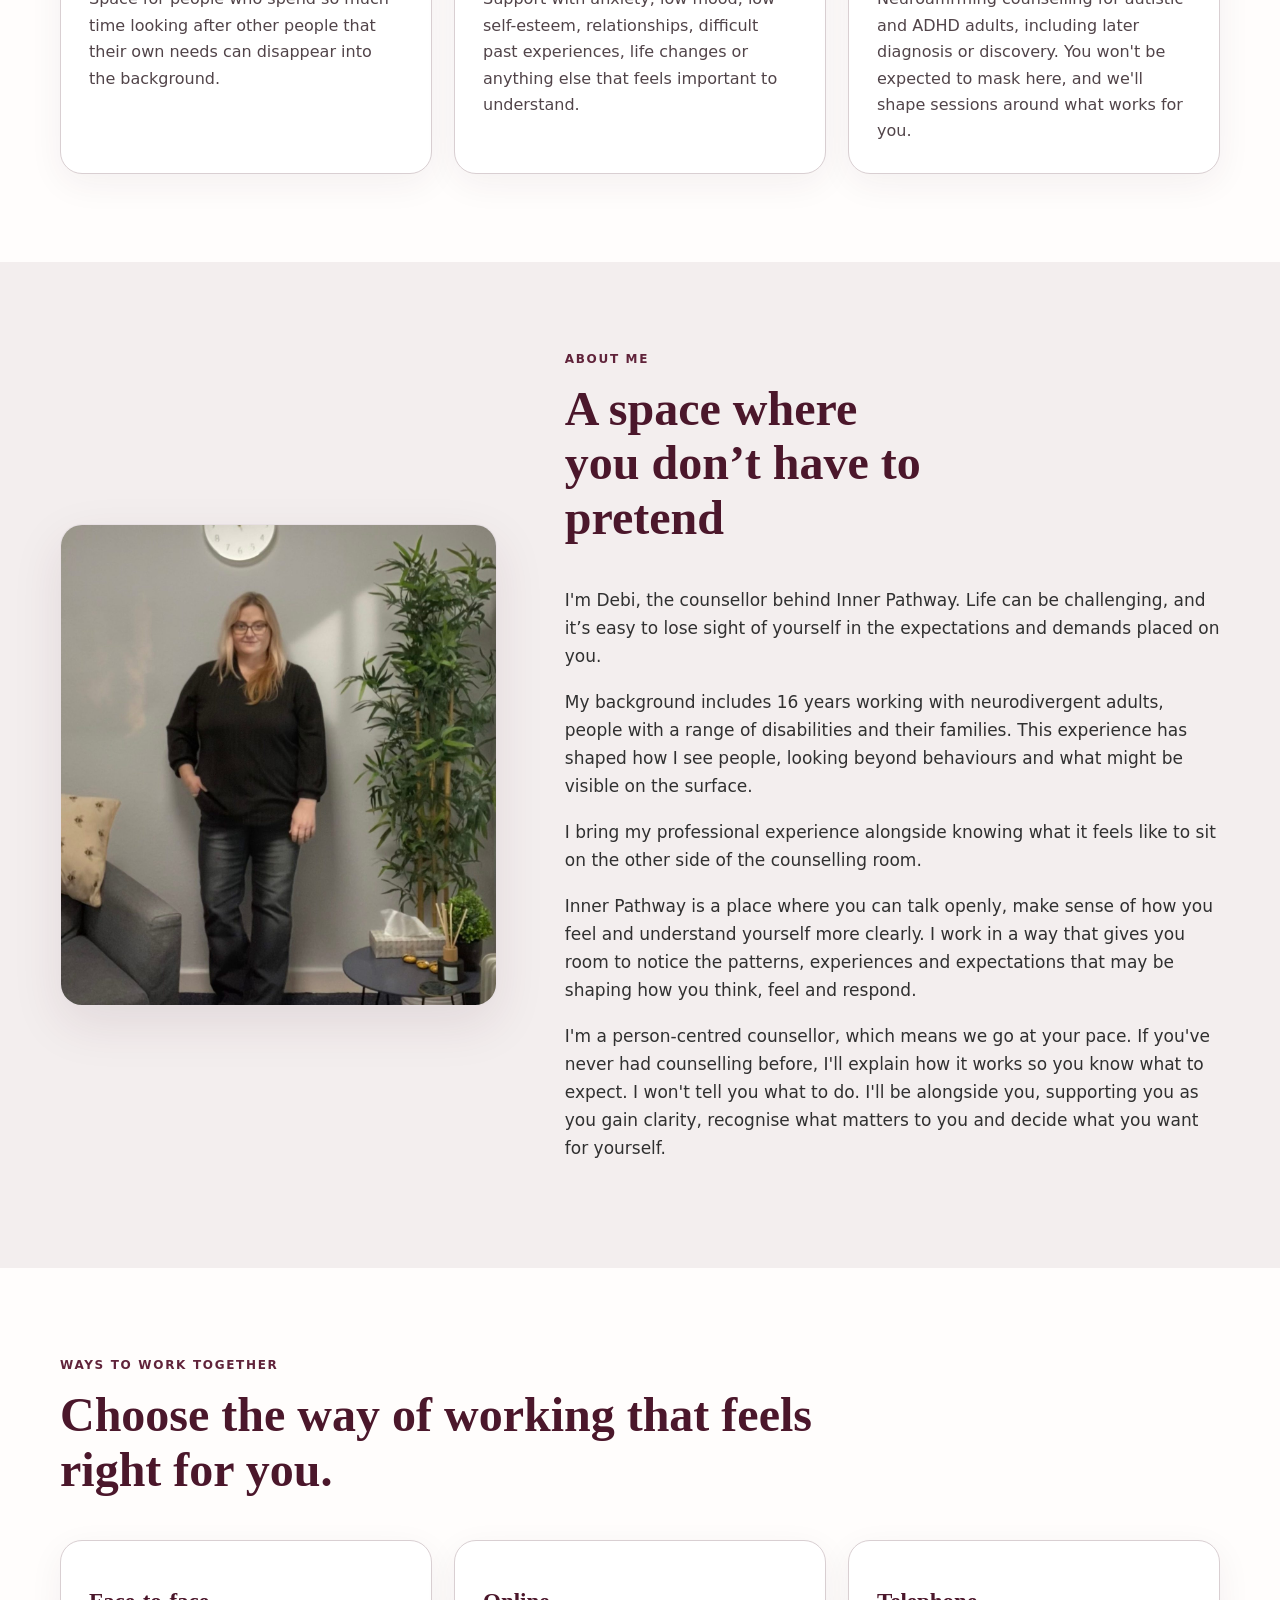
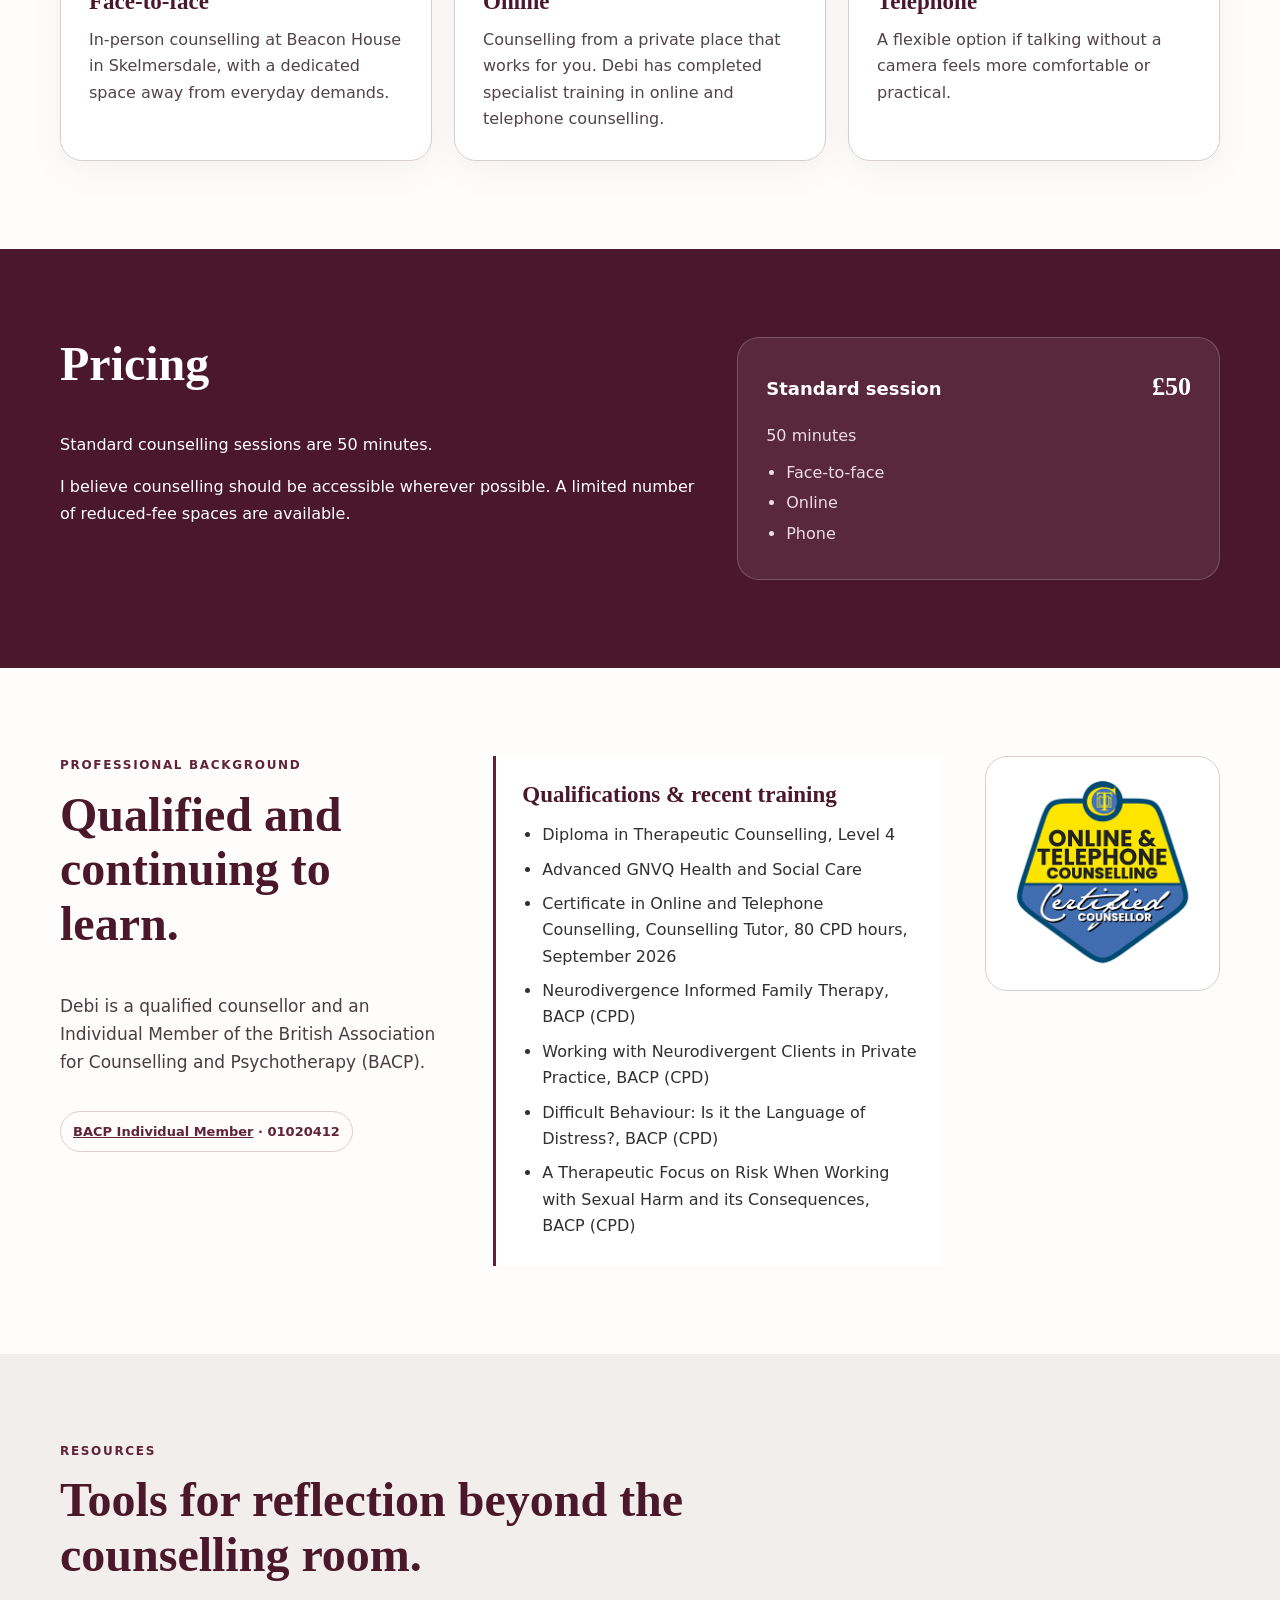
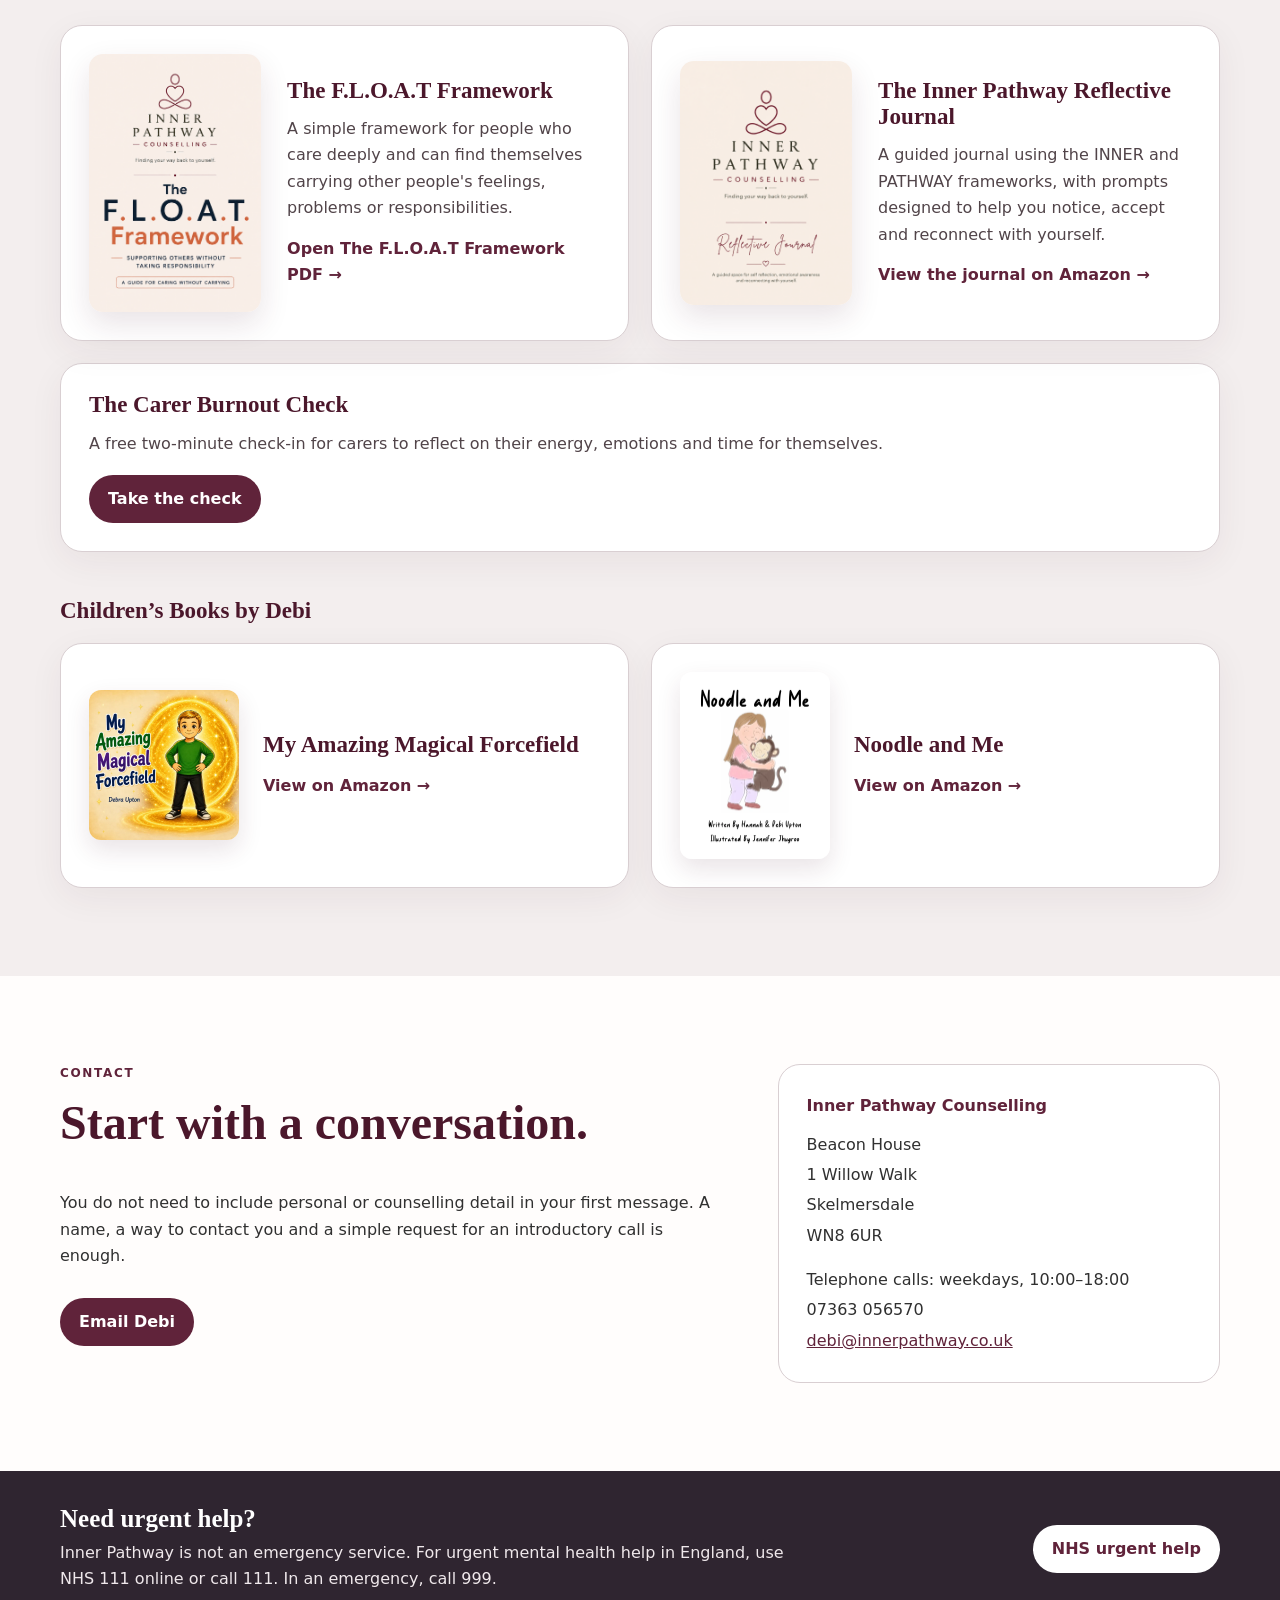
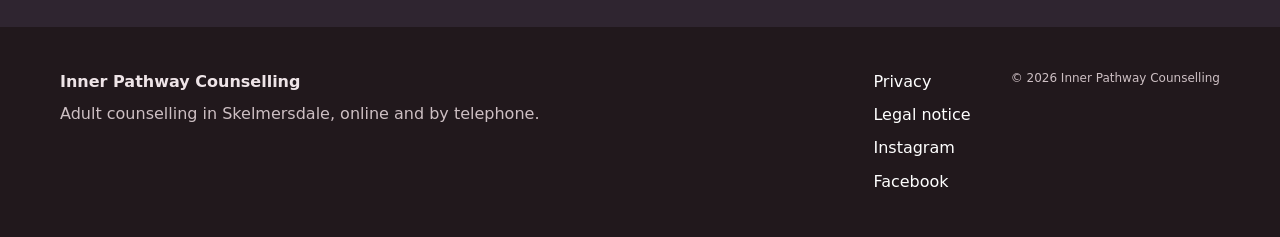
==== commit ca3772cd: "Publish approved hero photo with original wording" ====
--- a/index.html
+++ b/index.html
@@ -143,7 +143,7 @@
             <p>I'm Debi, the counsellor behind Inner Pathway. Life can be challenging, and it’s easy to lose sight of yourself in the expectations and demands placed on you.</p>
             <p>My background includes 16 years working with neurodivergent adults, people with a range of disabilities and their families. This experience has shaped how I see people, looking beyond behaviours and what might be visible on the surface.</p>
             <p>I bring my professional experience alongside knowing what it feels like to sit on the other side of the counselling room.</p>
-            <p>Inner Pathway is a place where you can talk about the things you’ve felt unable to say elsewhere. You don’t have to protect me from how you feel. There’s room for sadness, anger, confusion and the words you’ve been keeping to yourself.</p>
+            <p>Inner Pathway is a place where you can talk openly, make sense of how you feel and understand yourself more clearly. I work in a way that gives you room to notice the patterns, experiences and expectations that may be shaping how you think, feel and respond.</p>
             <p>I'm a person-centred counsellor, which means we go at your pace. If you've never had counselling before, I'll explain how it works so you know what to expect. I won't tell you what to do. I'll be alongside you, supporting you as you gain clarity, recognise what matters to you and decide what you want for yourself.</p>
           </div>
         </div>
@@ -177,7 +177,6 @@
           <h2>Pricing</h2>
           <p>Standard counselling sessions are 50 minutes.</p>
           <p>I believe counselling should be accessible wherever possible. A limited number of reduced-fee spaces are available.</p>
-          <p><strong>Payment:</strong> The agreed session fee is payable at least 24 hours before each appointment. <strong>Cancellations:</strong> Please give at least 24 hours’ notice to cancel or rearrange. With less notice, or for a missed appointment, the agreed session fee is normally payable, subject to exceptional circumstances agreed with Debi.</p>
         </div>
         <div class="price-card">
           <div><span>Standard session</span><strong>£50</strong></div>
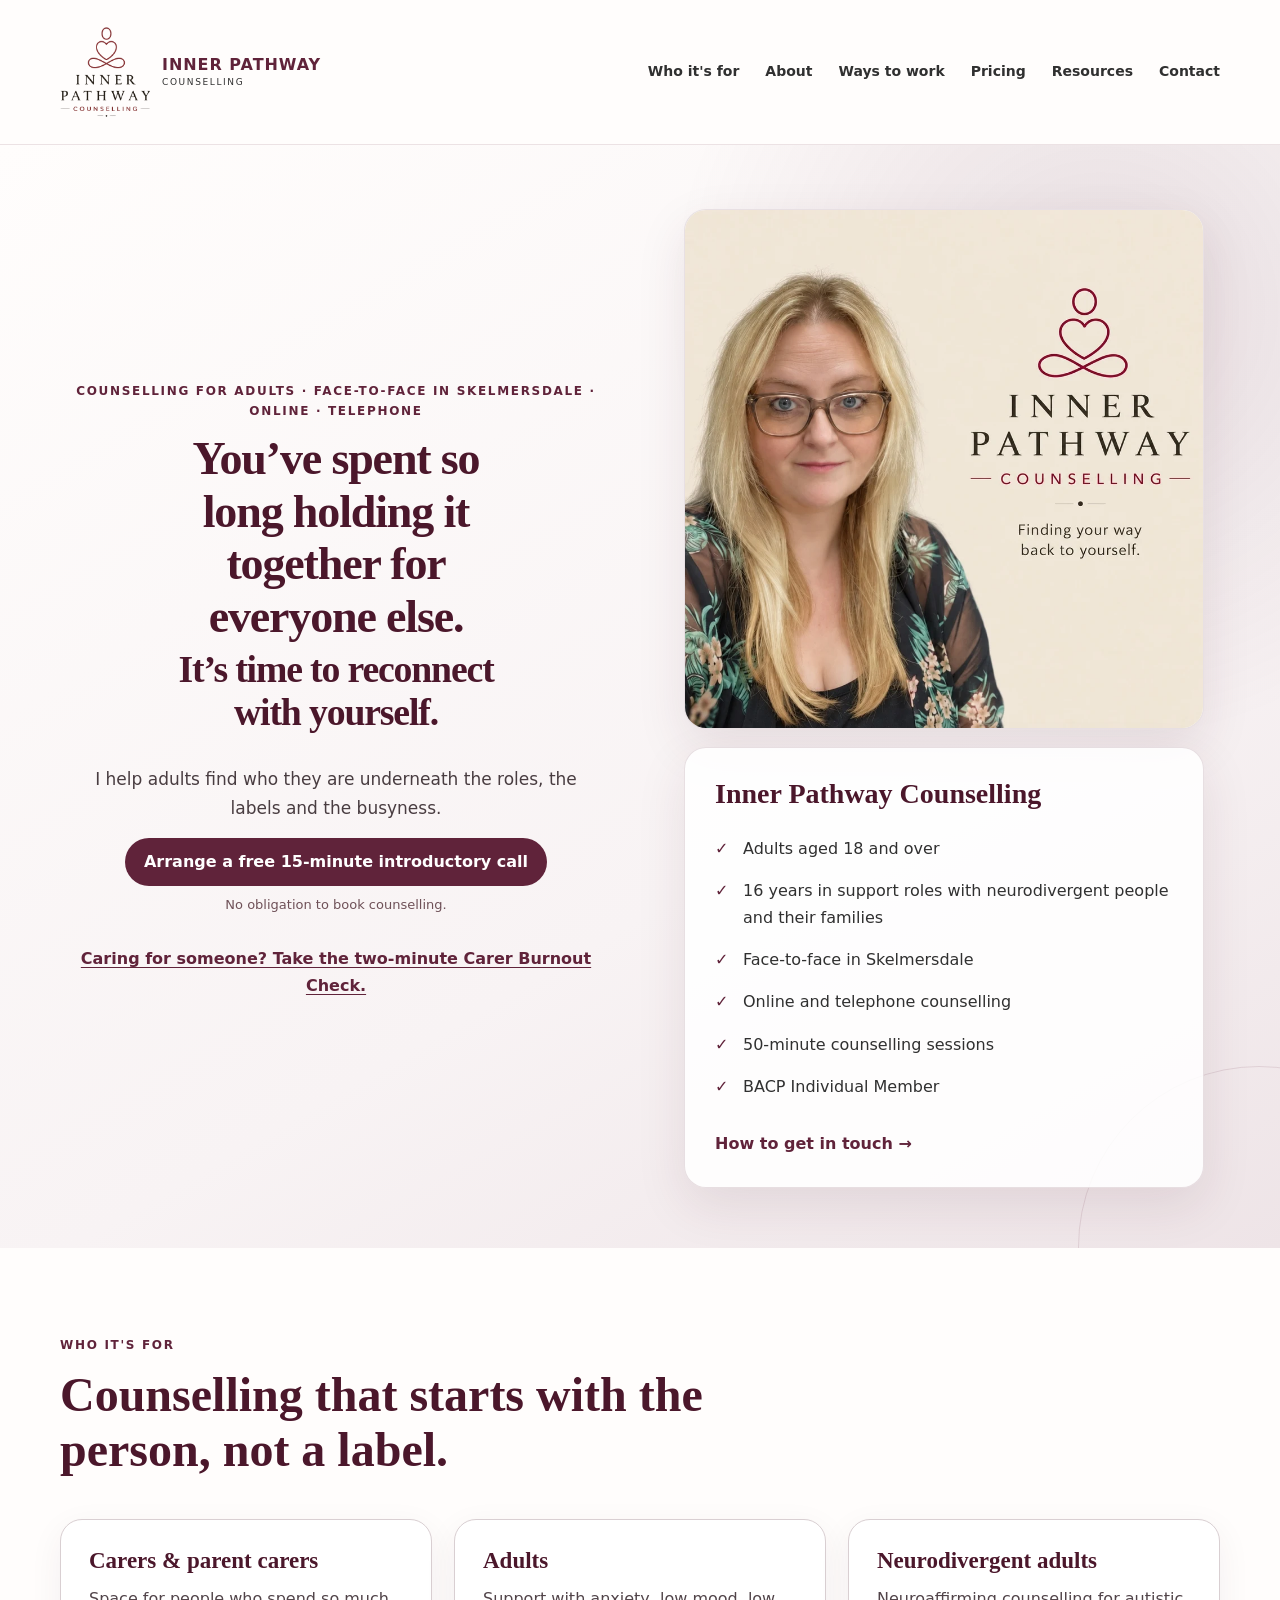
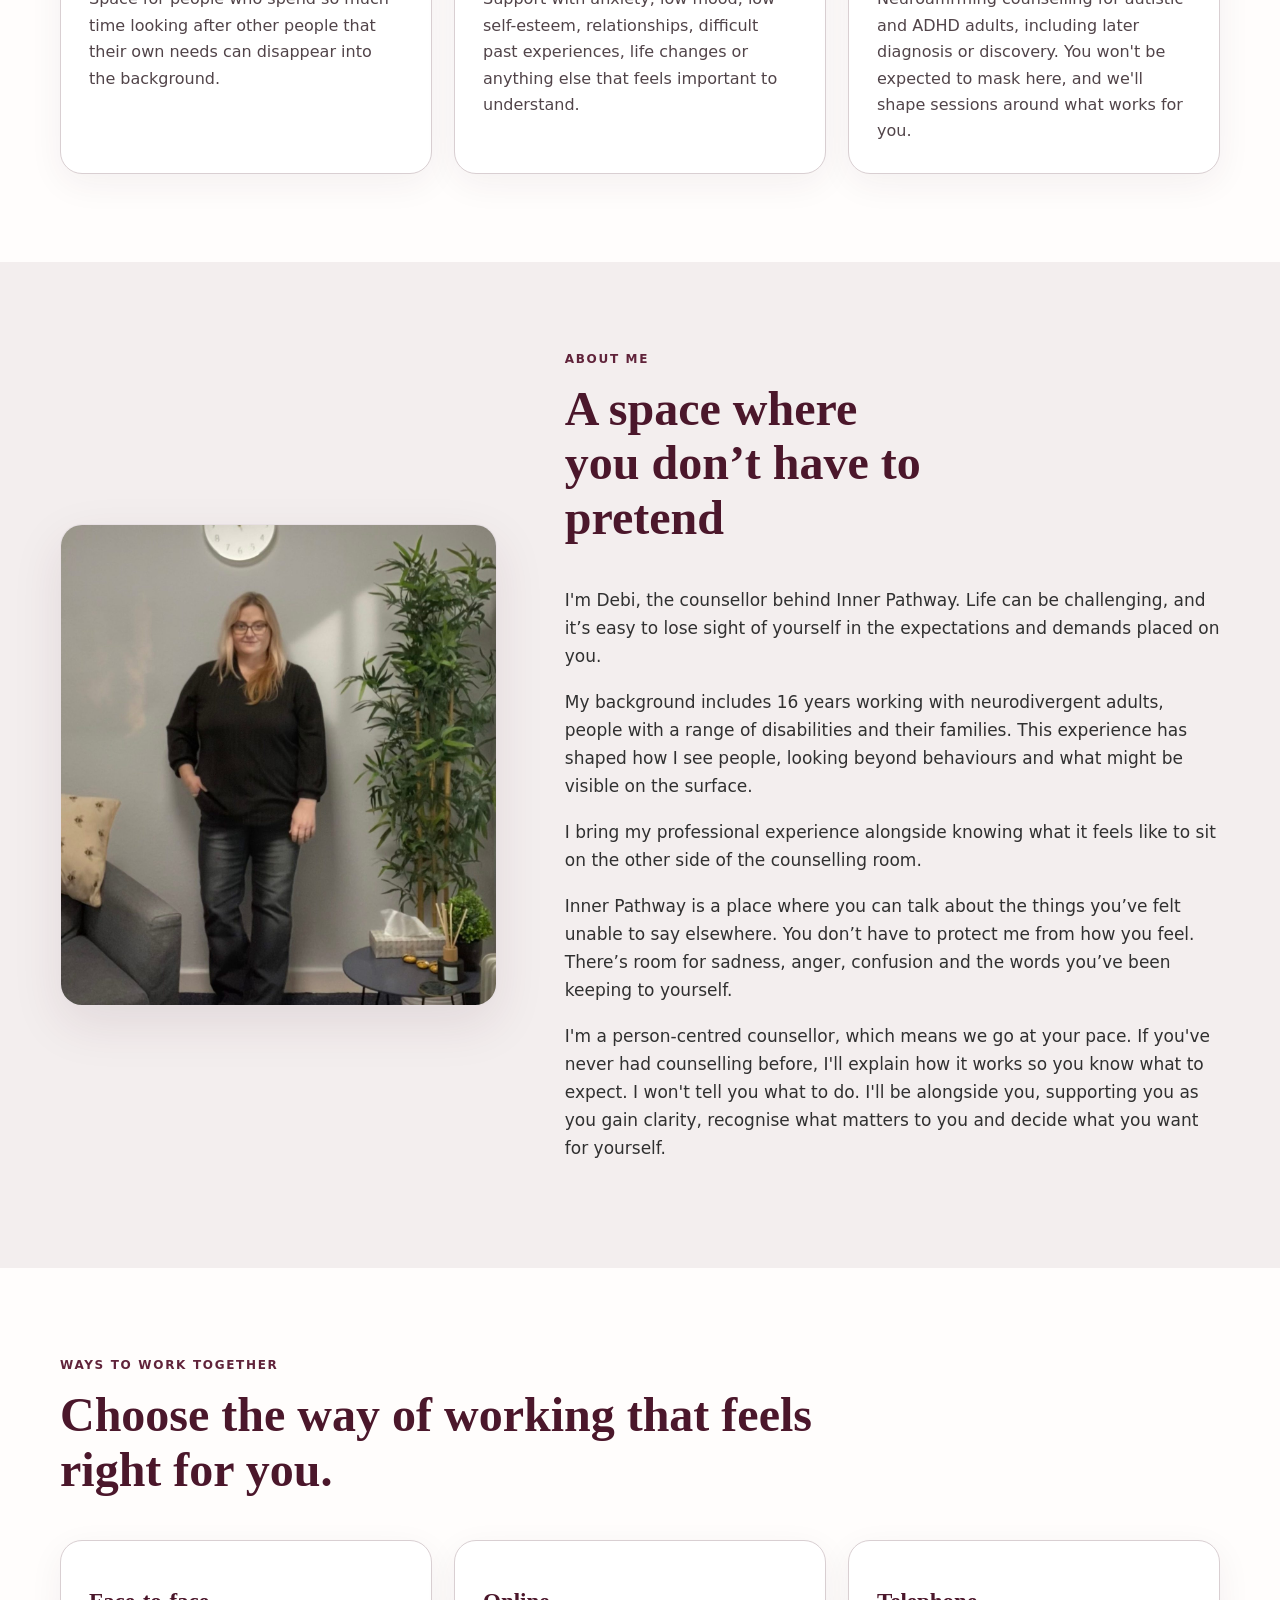
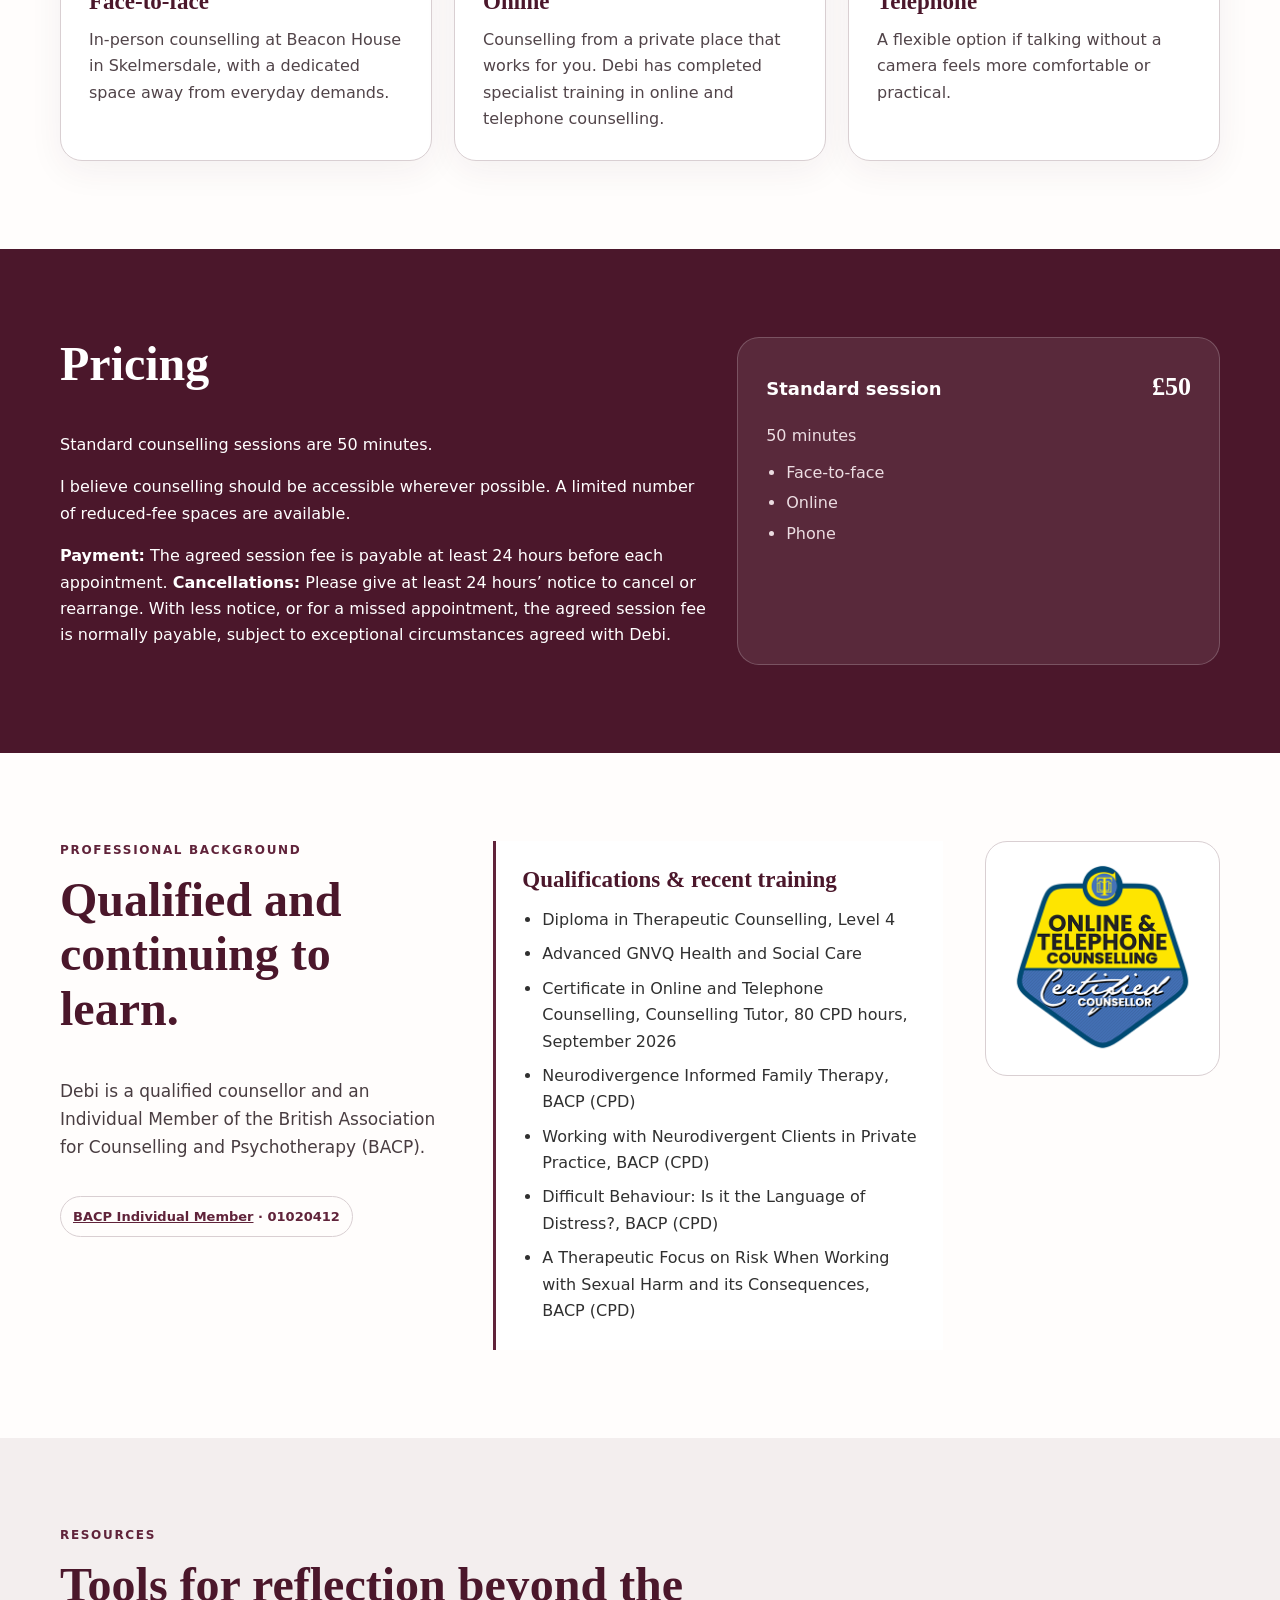
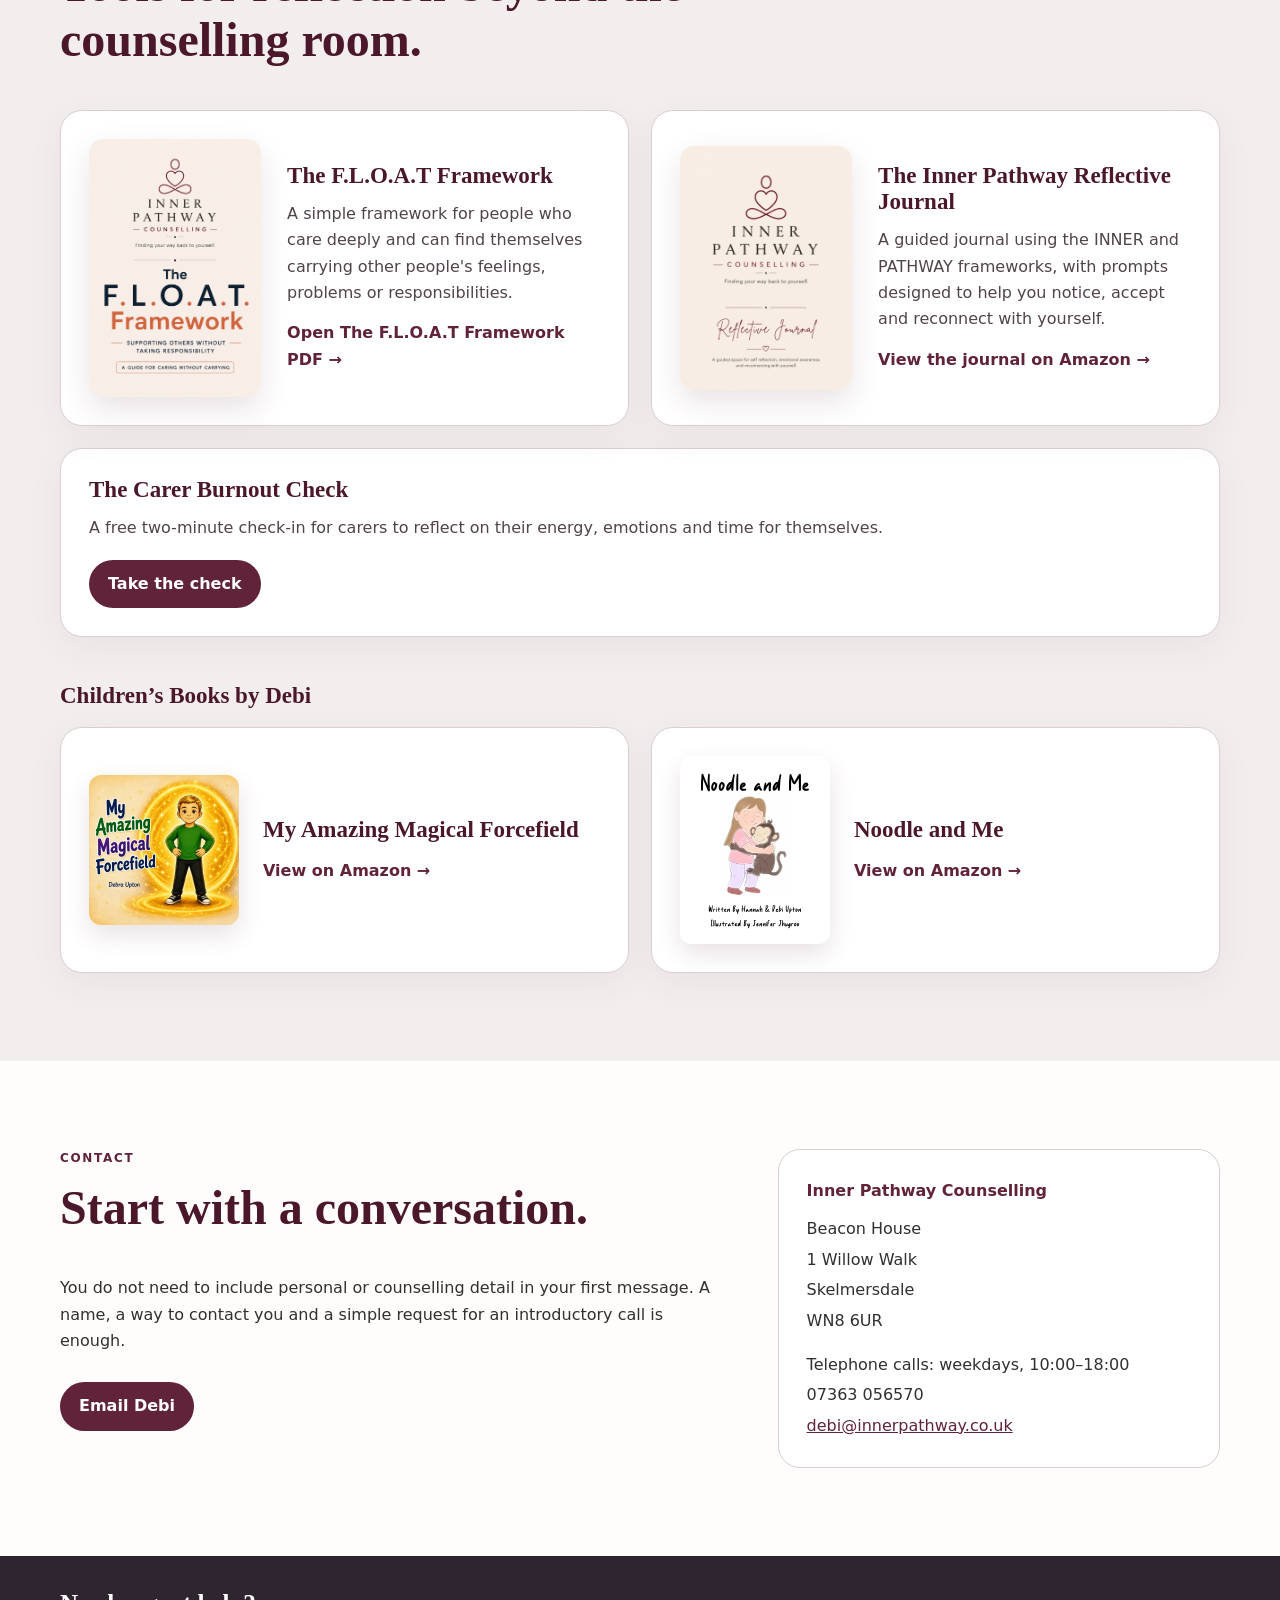
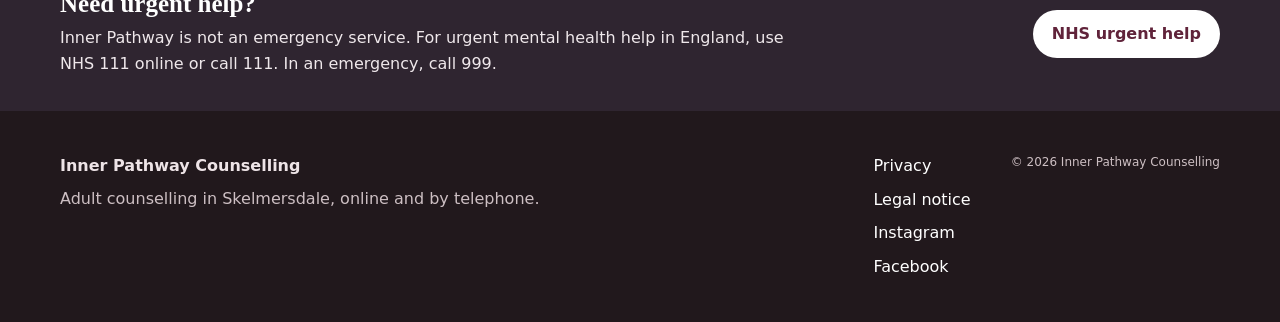
==== commit 88795b9f: "Update hero supporting line" ====
--- a/index.html
+++ b/index.html
@@ -81,7 +81,7 @@
         <div class="hero-copy">
           <p class="eyebrow">Counselling for adults · Face-to-face in Skelmersdale · Online · Telephone</p>
           <h1>You’ve spent so long holding it together for everyone else.<span class="hero-reconnect">It’s time to reconnect with yourself.</span></h1>
-          <p class="lead">Counselling for when you are tired of pretending you’re fine.</p>
+          <p class="lead">I help adults find who they are underneath the roles, the labels and the busyness.</p>
           <div class="actions">
             <a class="button button-primary" href="mailto:debi@innerpathway.co.uk?subject=Counselling%20enquiry">Arrange a free 15-minute introductory call</a>
           </div>
@@ -143,7 +143,7 @@
             <p>I'm Debi, the counsellor behind Inner Pathway. Life can be challenging, and it’s easy to lose sight of yourself in the expectations and demands placed on you.</p>
             <p>My background includes 16 years working with neurodivergent adults, people with a range of disabilities and their families. This experience has shaped how I see people, looking beyond behaviours and what might be visible on the surface.</p>
             <p>I bring my professional experience alongside knowing what it feels like to sit on the other side of the counselling room.</p>
-            <p>Inner Pathway is a place where you can talk openly, make sense of how you feel and understand yourself more clearly. I work in a way that gives you room to notice the patterns, experiences and expectations that may be shaping how you think, feel and respond.</p>
+            <p>Inner Pathway is a place where you can talk about the things you’ve felt unable to say elsewhere. You don’t have to protect me from how you feel. There’s room for sadness, anger, confusion and the words you’ve been keeping to yourself.</p>
             <p>I'm a person-centred counsellor, which means we go at your pace. If you've never had counselling before, I'll explain how it works so you know what to expect. I won't tell you what to do. I'll be alongside you, supporting you as you gain clarity, recognise what matters to you and decide what you want for yourself.</p>
           </div>
         </div>
@@ -177,6 +177,7 @@
           <h2>Pricing</h2>
           <p>Standard counselling sessions are 50 minutes.</p>
           <p>I believe counselling should be accessible wherever possible. A limited number of reduced-fee spaces are available.</p>
+          <p><strong>Payment:</strong> The agreed session fee is payable at least 24 hours before each appointment. <strong>Cancellations:</strong> Please give at least 24 hours’ notice to cancel or rearrange. With less notice, or for a missed appointment, the agreed session fee is normally payable, subject to exceptional circumstances agreed with Debi.</p>
         </div>
         <div class="price-card">
           <div><span>Standard session</span><strong>£50</strong></div>
